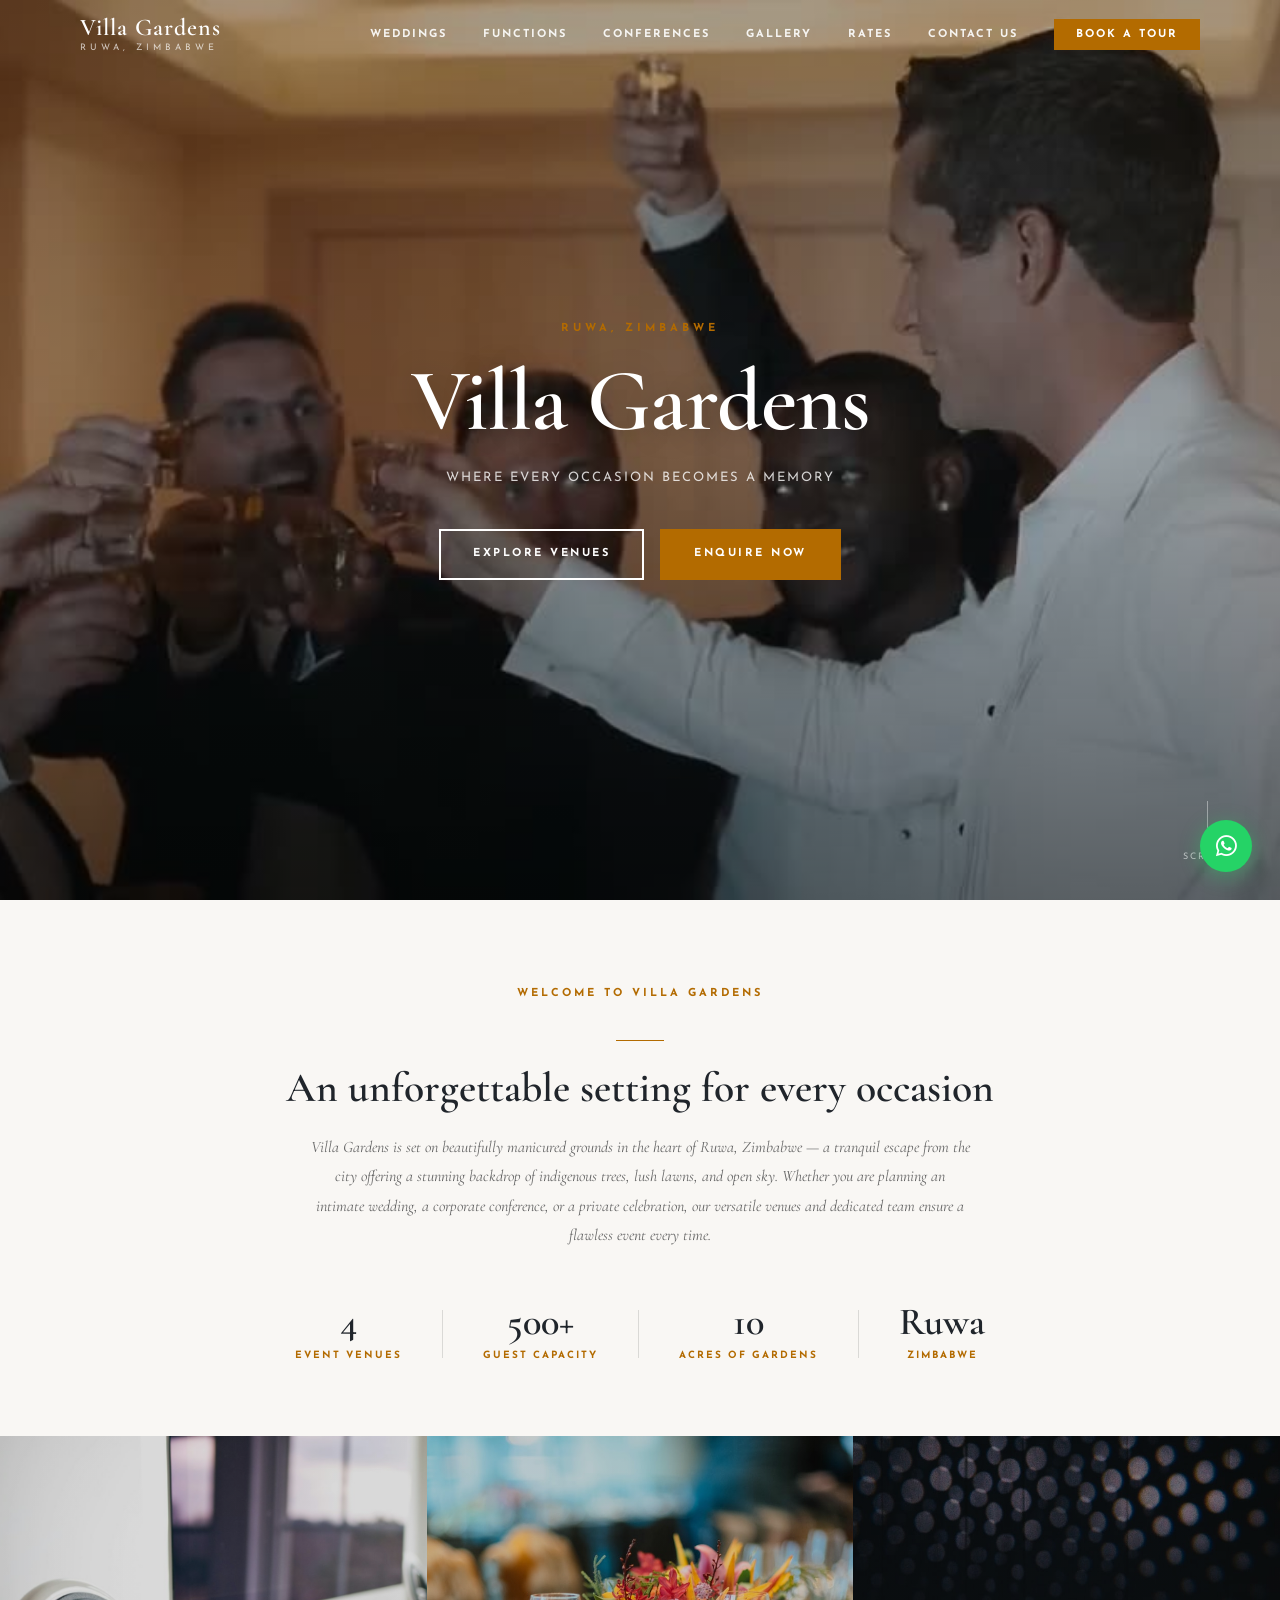
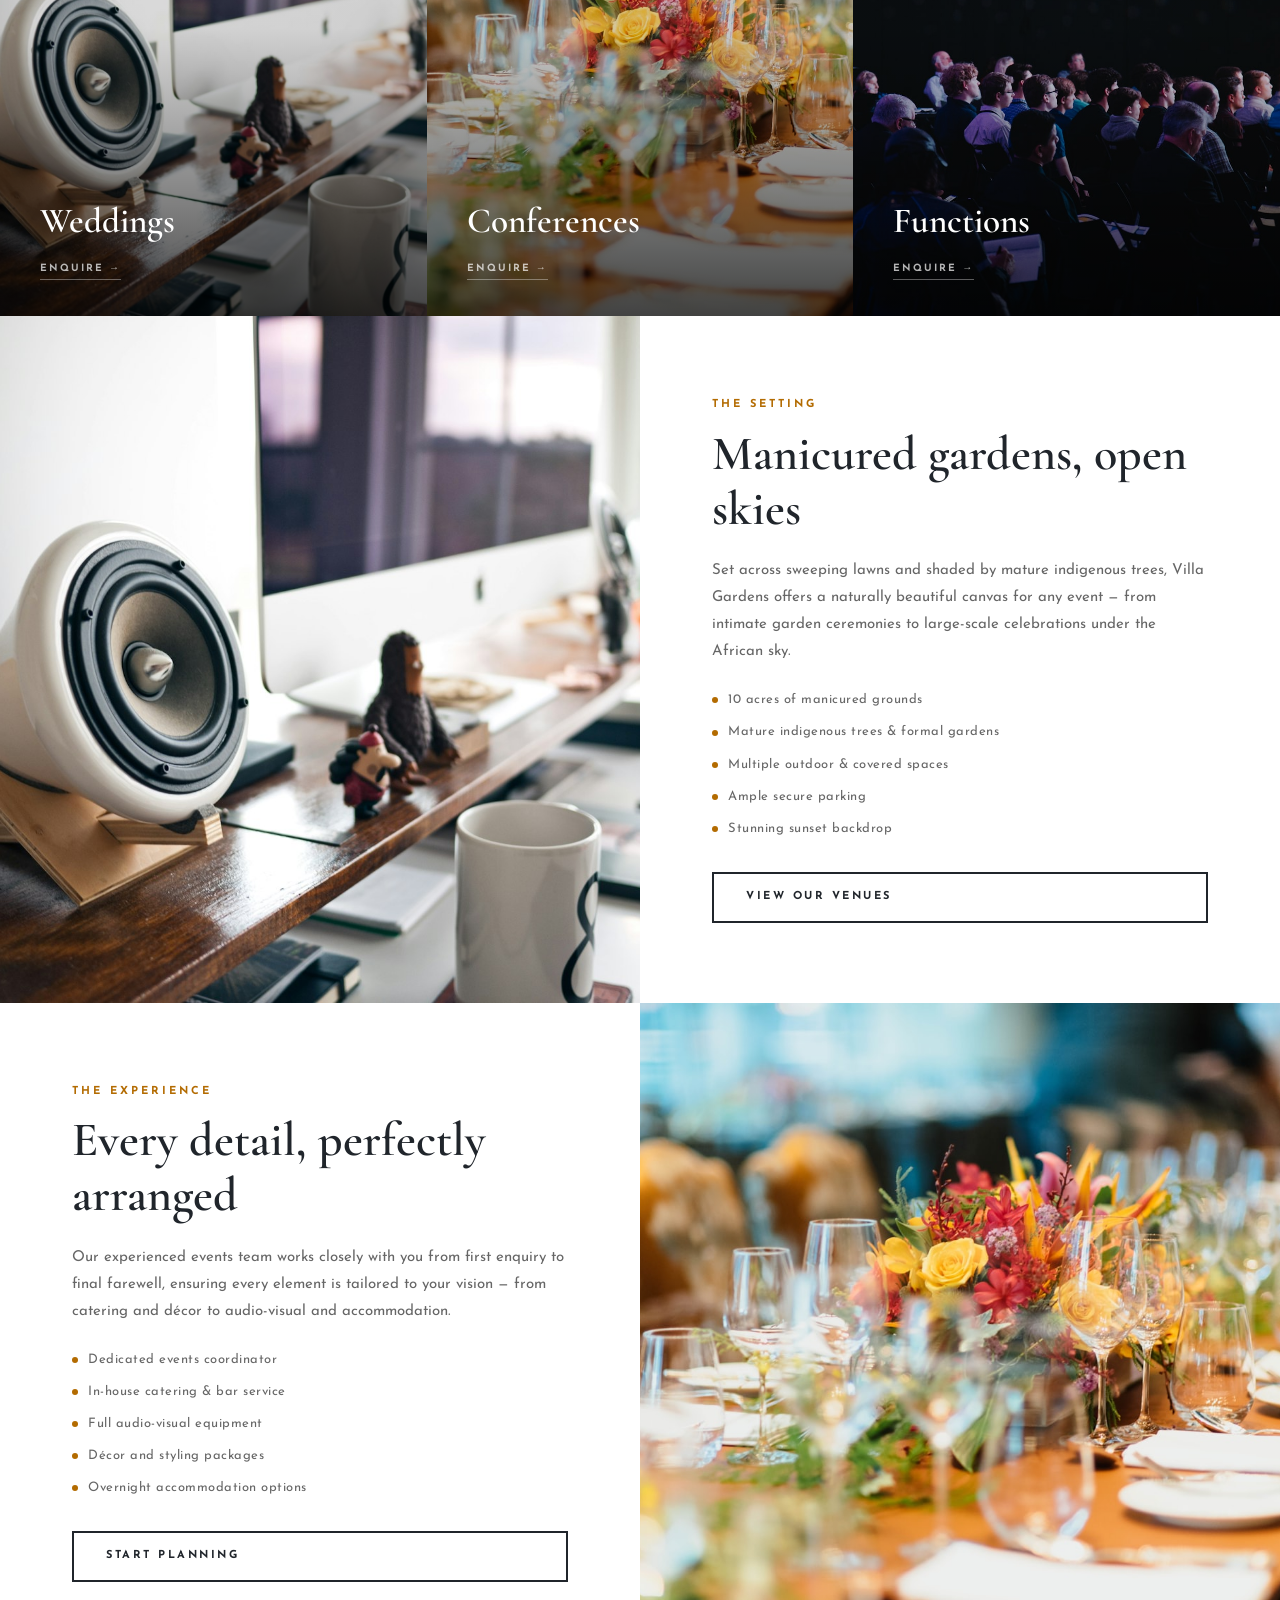
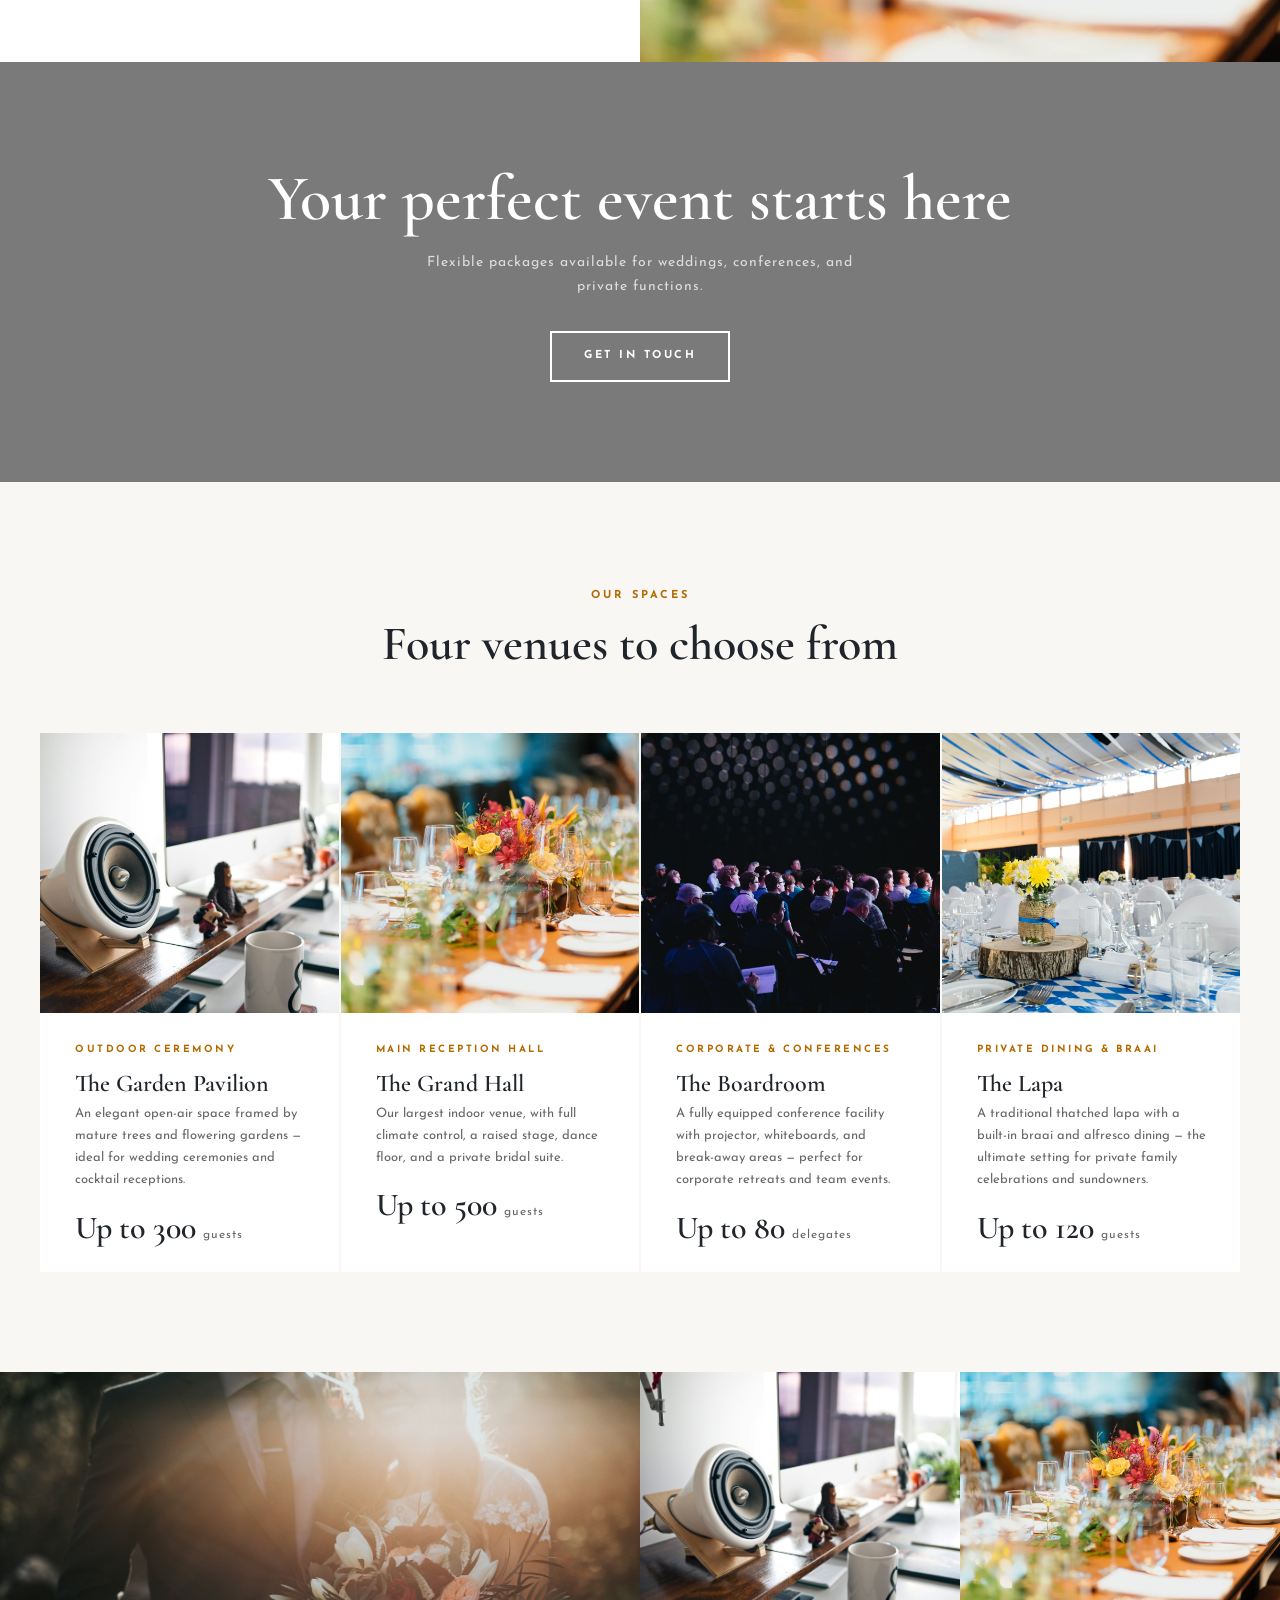
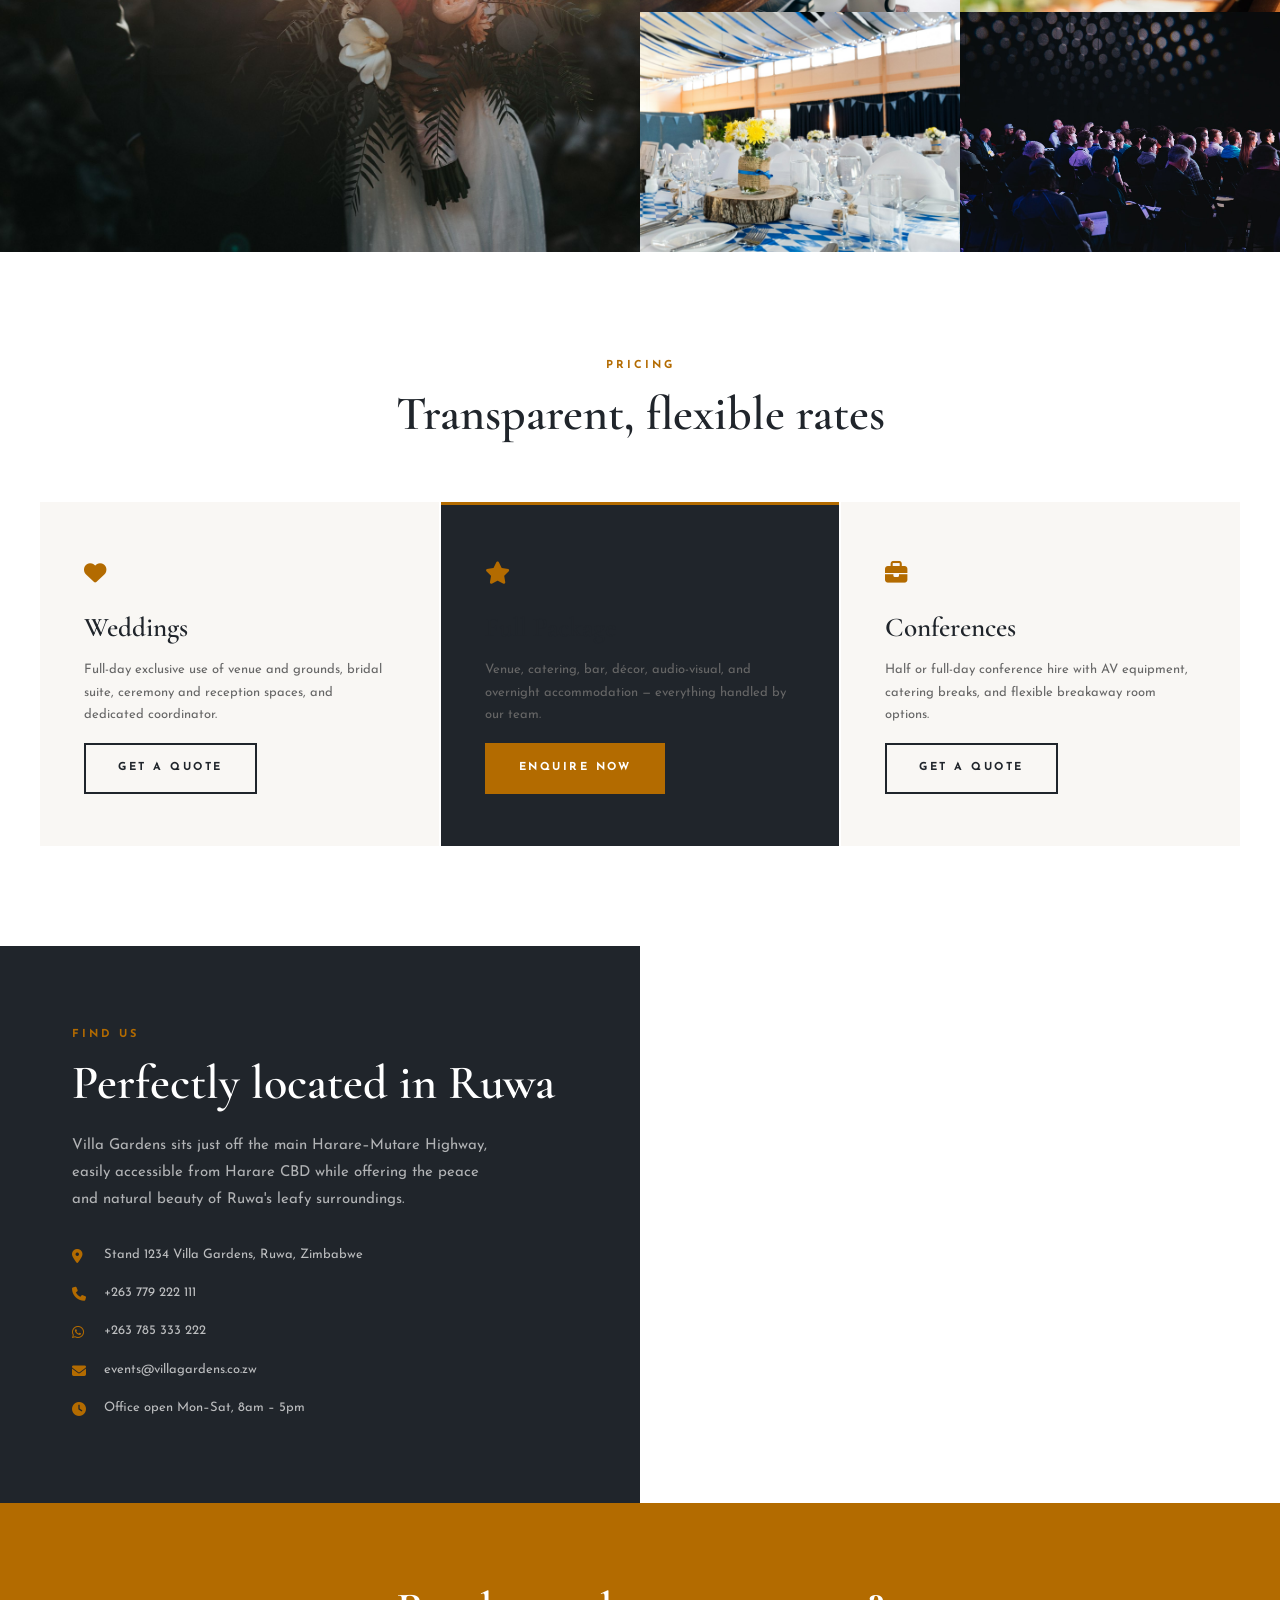
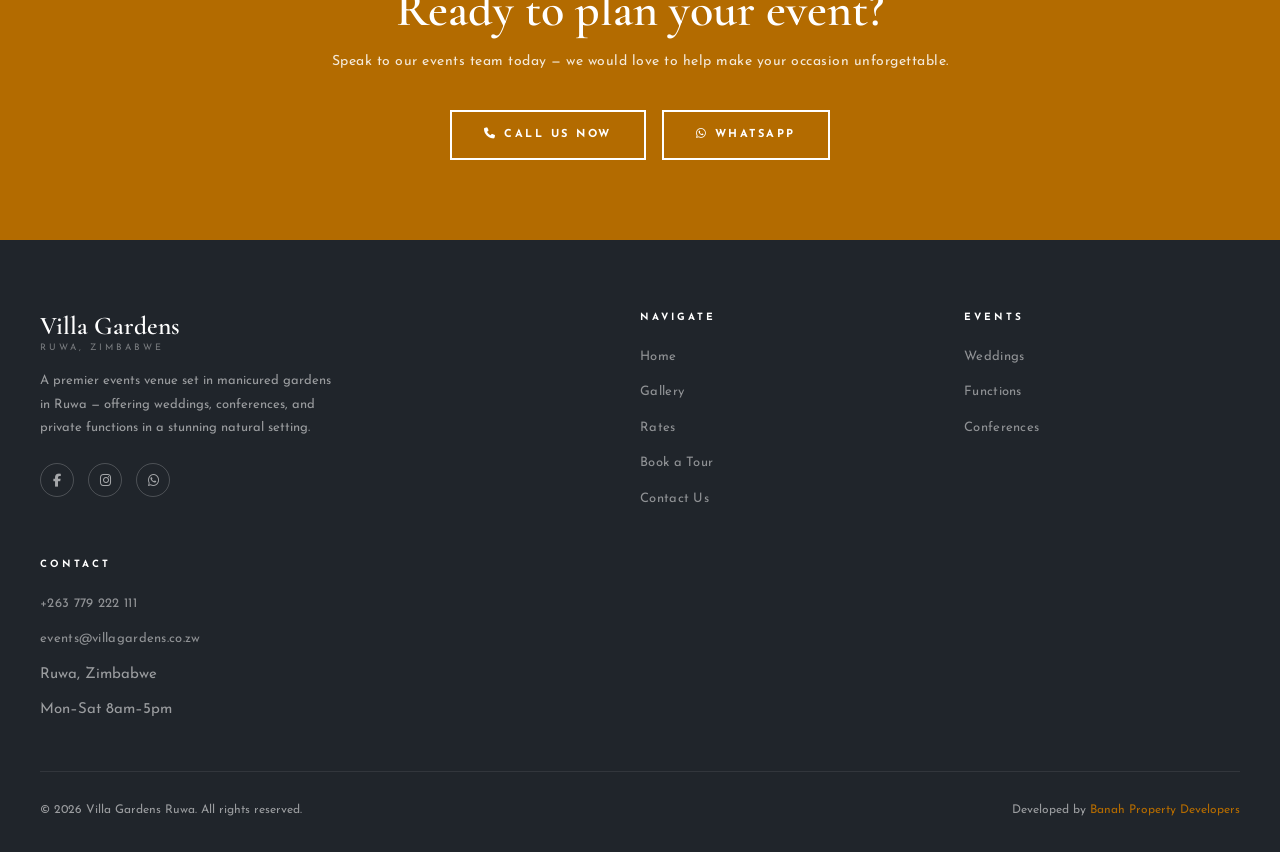
==== index.html @ ed8b77ca "Replace hero slideshow with background video Developed by PyBaker" ====
<!DOCTYPE html>
<html lang="en">
<head>
  <meta charset="utf-8">
  <meta name="viewport" content="width=device-width, initial-scale=1">
  <title>Villa Gardens — Premier Events Venue, Ruwa Zimbabwe</title>
  <meta name="description" content="Villa Gardens — a premier events venue set in beautifully manicured gardens in Ruwa, Zimbabwe. Weddings, conferences, and private functions.">

  <link rel="preconnect" href="https://fonts.googleapis.com">
  <link rel="preconnect" href="https://fonts.gstatic.com" crossorigin>
  <link href="https://fonts.googleapis.com/css2?family=Josefin+Sans:wght@300;400;600;700&family=Cormorant+Garamond:ital,wght@0,400;0,600;1,400&display=swap" rel="stylesheet">
  <link rel="stylesheet" href="https://cdnjs.cloudflare.com/ajax/libs/font-awesome/6.5.0/css/all.min.css">
  <link rel="stylesheet" href="css/style.css">
</head>
<body>

<!-- ============================================================
     OFF-CANVAS MOBILE NAV
     ============================================================ -->
<div class="offcanvas-overlay"></div>
<div class="offcanvas">
  <button type="button" class="offcanvas-close" aria-label="Close menu"></button>
  <ul class="offcanvas-nav">
    <li><a href="index.html">Home</a></li>
    <li><a href="weddings.html">Weddings</a></li>
    <li><a href="functions.html">Functions</a></li>
    <li><a href="conferences.html">Conferences</a></li>
    <li><a href="gallery.html">Gallery</a></li>
    <li><a href="rates.html">Rates</a></li>
    <li><a href="contact.html">Contact Us</a></li>
    <li><a href="book.html">Book a Tour</a></li>
  </ul>
</div>

<!-- ============================================================
     NAVIGATION
     ============================================================ -->
<nav class="site-nav transparent">
  <div class="nav-inner">
    <a href="index.html" class="nav-logo">
      Villa Gardens
      <span>Ruwa, Zimbabwe</span>
    </a>
    <ul class="nav-links">
      <li><a href="weddings.html">Weddings</a></li>
      <li><a href="functions.html">Functions</a></li>
      <li><a href="conferences.html">Conferences</a></li>
      <li><a href="gallery.html">Gallery</a></li>
      <li><a href="rates.html">Rates</a></li>
      <li><a href="contact.html">Contact Us</a></li>
      <li><a href="book.html" class="nav-cta">Book a Tour</a></li>
    </ul>
    <button type="button" class="nav-hamburger" aria-label="Open menu">
      <span></span><span></span><span></span>
    </button>
  </div>
</nav>

<!-- ============================================================
     HERO VIDEO
     ============================================================ -->
<section class="hero">
  <div class="hero-video-wrap">
    <video id="hero-video" playsinline webkit-playsinline autoplay muted loop preload="auto" poster="images/hero-poster.jpg">
      <source src="bg-vid.mp4" type="video/mp4">
    </video>
    <div class="hero-video-overlay"></div>
  </div>

  <div class="hero-content">
    <span class="hero-label">Ruwa, Zimbabwe</span>
    <h1 class="hero-title">Villa Gardens</h1>
    <p class="hero-sub">Where every occasion becomes a memory</p>
    <div class="hero-actions">
      <a href="#venues" class="btn btn-ghost">Explore Venues</a>
      <a href="#contact" class="btn btn-amber">Enquire Now</a>
    </div>
  </div>

  <div class="hero-scroll">
    <div class="hero-scroll-line"></div>
    <span>Scroll</span>
  </div>
</section>

<!-- ============================================================
     WELCOME STRIP
     ============================================================ -->
<section id="about" class="welcome-strip">
  <span class="section-label">Welcome to Villa Gardens</span>
  <div class="divider"></div>
  <h2 class="welcome-heading">An unforgettable setting for every occasion</h2>
  <p>
    Villa Gardens is set on beautifully manicured grounds in the heart of Ruwa, Zimbabwe — a tranquil escape from the city offering a stunning backdrop of indigenous trees, lush lawns, and open sky. Whether you are planning an intimate wedding, a corporate conference, or a private celebration, our versatile venues and dedicated team ensure a flawless event every time.
  </p>
  <div class="welcome-stats">
    <div class="welcome-stat">
      <span class="welcome-stat__number">4</span>
      <span class="welcome-stat__label">Event Venues</span>
    </div>
    <div class="welcome-stat-divider"></div>
    <div class="welcome-stat">
      <span class="welcome-stat__number">500+</span>
      <span class="welcome-stat__label">Guest Capacity</span>
    </div>
    <div class="welcome-stat-divider"></div>
    <div class="welcome-stat">
      <span class="welcome-stat__number">10</span>
      <span class="welcome-stat__label">Acres of Gardens</span>
    </div>
    <div class="welcome-stat-divider"></div>
    <div class="welcome-stat">
      <span class="welcome-stat__number">Ruwa</span>
      <span class="welcome-stat__label">Zimbabwe</span>
    </div>
  </div>
</section>

<!-- ============================================================
     EVENT TYPE PANELS (Weddings / Conferences / Functions)
     ============================================================ -->
<section id="events" class="category-panels">
  <a href="#contact" class="category-panel">
    <div class="category-panel__bg category-panel__bg--1"></div>
    <div class="category-panel__overlay"></div>
    <div class="category-panel__body">
      <span class="category-panel__label">Celebrate with us</span>
      <h3 class="category-panel__title">Weddings</h3>
      <span class="category-panel__cta">Enquire &rarr;</span>
    </div>
  </a>
  <a href="#contact" class="category-panel">
    <div class="category-panel__bg category-panel__bg--2"></div>
    <div class="category-panel__overlay"></div>
    <div class="category-panel__body">
      <span class="category-panel__label">Meet &amp; collaborate</span>
      <h3 class="category-panel__title">Conferences</h3>
      <span class="category-panel__cta">Enquire &rarr;</span>
    </div>
  </a>
  <a href="#contact" class="category-panel">
    <div class="category-panel__bg category-panel__bg--3"></div>
    <div class="category-panel__overlay"></div>
    <div class="category-panel__body">
      <span class="category-panel__label">Private &amp; corporate</span>
      <h3 class="category-panel__title">Functions</h3>
      <span class="category-panel__cta">Enquire &rarr;</span>
    </div>
  </a>
</section>

<!-- ============================================================
     FEATURE — THE GARDENS
     ============================================================ -->
<section class="feature-section">
  <div class="feature-img">
    <img src="images/feature-1.jpg" alt="Villa Gardens manicured grounds">
  </div>
  <div class="feature-body">
    <span class="section-label">The Setting</span>
    <h2 class="section-title">Manicured gardens, open skies</h2>
    <p class="lead">Set across sweeping lawns and shaded by mature indigenous trees, Villa Gardens offers a naturally beautiful canvas for any event — from intimate garden ceremonies to large-scale celebrations under the African sky.</p>
    <ul>
      <li>10 acres of manicured grounds</li>
      <li>Mature indigenous trees &amp; formal gardens</li>
      <li>Multiple outdoor &amp; covered spaces</li>
      <li>Ample secure parking</li>
      <li>Stunning sunset backdrop</li>
    </ul>
    <a href="#venues" class="btn btn-outline-dark">View Our Venues</a>
  </div>
</section>

<!-- ============================================================
     FEATURE — THE EXPERIENCE (reversed)
     ============================================================ -->
<section class="feature-section reverse">
  <div class="feature-img">
    <img src="images/feature-2.jpg" alt="Villa Gardens event setup">
  </div>
  <div class="feature-body">
    <span class="section-label">The Experience</span>
    <h2 class="section-title">Every detail, perfectly arranged</h2>
    <p class="lead">Our experienced events team works closely with you from first enquiry to final farewell, ensuring every element is tailored to your vision — from catering and décor to audio-visual and accommodation.</p>
    <ul>
      <li>Dedicated events coordinator</li>
      <li>In-house catering &amp; bar service</li>
      <li>Full audio-visual equipment</li>
      <li>Décor and styling packages</li>
      <li>Overnight accommodation options</li>
    </ul>
    <a href="#contact" class="btn btn-outline-dark">Start Planning</a>
  </div>
</section>

<!-- ============================================================
     PARALLAX DIVIDER
     ============================================================ -->
<div class="parallax-divider parallax-divider--main">
  <div class="parallax-content">
    <h2>Your perfect event starts here</h2>
    <p>Flexible packages available for weddings, conferences, and private functions.</p>
    <a href="#contact" class="btn btn-ghost">Get in Touch</a>
  </div>
</div>

<!-- ============================================================
     VENUES
     ============================================================ -->
<section id="venues" class="units-section">
  <div class="container">
    <div class="units-header">
      <span class="section-label">Our Spaces</span>
      <h2 class="section-title section-title--center">Four venues to choose from</h2>
    </div>
    <div class="units-grid">

      <div class="unit-card">
        <div class="unit-card-img">
          <img src="images/feature-1.jpg" alt="The Garden Pavilion">
        </div>
        <div class="unit-card-body">
          <div class="unit-type">Outdoor Ceremony</div>
          <h3>The Garden Pavilion</h3>
          <p>An elegant open-air space framed by mature trees and flowering gardens — ideal for wedding ceremonies and cocktail receptions.</p>
          <div class="unit-price">Up to 300 <small>guests</small></div>
        </div>
      </div>

      <div class="unit-card">
        <div class="unit-card-img">
          <img src="images/feature-2.jpg" alt="The Grand Hall">
        </div>
        <div class="unit-card-body">
          <div class="unit-type">Main Reception Hall</div>
          <h3>The Grand Hall</h3>
          <p>Our largest indoor venue, with full climate control, a raised stage, dance floor, and a private bridal suite.</p>
          <div class="unit-price">Up to 500 <small>guests</small></div>
        </div>
      </div>

      <div class="unit-card">
        <div class="unit-card-img">
          <img src="images/feature-3.jpg" alt="The Boardroom">
        </div>
        <div class="unit-card-body">
          <div class="unit-type">Corporate &amp; Conferences</div>
          <h3>The Boardroom</h3>
          <p>A fully equipped conference facility with projector, whiteboards, and break-away areas — perfect for corporate retreats and team events.</p>
          <div class="unit-price">Up to 80 <small>delegates</small></div>
        </div>
      </div>

      <div class="unit-card">
        <div class="unit-card-img">
          <img src="images/hero-2.jpg" alt="The Lapa">
        </div>
        <div class="unit-card-body">
          <div class="unit-type">Private Dining &amp; Braai</div>
          <h3>The Lapa</h3>
          <p>A traditional thatched lapa with a built-in braai and alfresco dining — the ultimate setting for private family celebrations and sundowners.</p>
          <div class="unit-price">Up to 120 <small>guests</small></div>
        </div>
      </div>

    </div>
  </div>
</section>

<!-- ============================================================
     GALLERY
     ============================================================ -->
<section id="gallery">
  <div class="gallery-strip">
    <div class="gallery-strip__item">
      <img src="images/hero-1.jpg" alt="Villa Gardens aerial view">
    </div>
    <div class="gallery-strip__item">
      <img src="images/feature-1.jpg" alt="Garden ceremony setup">
    </div>
    <div class="gallery-strip__item">
      <img src="images/feature-2.jpg" alt="Reception hall">
    </div>
    <div class="gallery-strip__item">
      <img src="images/hero-2.jpg" alt="Evening event">
    </div>
    <div class="gallery-strip__item">
      <img src="images/feature-3.jpg" alt="Conference setup">
    </div>
  </div>
</section>

<!-- ============================================================
     RATES
     ============================================================ -->
<section id="rates" class="rates-section">
  <div class="container">
    <div class="units-header">
      <span class="section-label">Pricing</span>
      <h2 class="section-title section-title--center">Transparent, flexible rates</h2>
    </div>
    <div class="rates-grid">
      <div class="rate-card">
        <div class="rate-card__icon"><i class="fas fa-heart"></i></div>
        <h3>Weddings</h3>
        <p>Full-day exclusive use of venue and grounds, bridal suite, ceremony and reception spaces, and dedicated coordinator.</p>
        <a href="#contact" class="btn btn-outline-dark">Get a Quote</a>
      </div>
      <div class="rate-card rate-card--featured">
        <div class="rate-card__icon"><i class="fas fa-star"></i></div>
        <h3>Full Package</h3>
        <p>Venue, catering, bar, décor, audio-visual, and overnight accommodation — everything handled by our team.</p>
        <a href="#contact" class="btn btn-amber">Enquire Now</a>
      </div>
      <div class="rate-card">
        <div class="rate-card__icon"><i class="fas fa-briefcase"></i></div>
        <h3>Conferences</h3>
        <p>Half or full-day conference hire with AV equipment, catering breaks, and flexible breakaway room options.</p>
        <a href="#contact" class="btn btn-outline-dark">Get a Quote</a>
      </div>
    </div>
  </div>
</section>

<!-- ============================================================
     LOCATION
     ============================================================ -->
<section id="location" class="location-section">
  <div class="location-body">
    <span class="section-label">Find Us</span>
    <h2 class="section-title">Perfectly located in Ruwa</h2>
    <p class="lead">Villa Gardens sits just off the main Harare–Mutare Highway, easily accessible from Harare CBD while offering the peace and natural beauty of Ruwa's leafy surroundings.</p>

    <div class="location-detail">
      <div class="location-detail-item">
        <span class="icon"><i class="fas fa-map-marker-alt"></i></span>
        <span>Stand 1234 Villa Gardens, Ruwa, Zimbabwe</span>
      </div>
      <div class="location-detail-item">
        <span class="icon"><i class="fas fa-phone"></i></span>
        <span>+263&nbsp;779&nbsp;222&nbsp;111</span>
      </div>
      <div class="location-detail-item">
        <span class="icon"><i class="fab fa-whatsapp"></i></span>
        <span>+263&nbsp;785&nbsp;333&nbsp;222</span>
      </div>
      <div class="location-detail-item">
        <span class="icon"><i class="fas fa-envelope"></i></span>
        <span>events@villagardens.co.zw</span>
      </div>
      <div class="location-detail-item">
        <span class="icon"><i class="fas fa-clock"></i></span>
        <span>Office open Mon–Sat, 8am – 5pm</span>
      </div>
    </div>
  </div>
  <div class="location-map">
    <iframe
      src="https://maps.google.com/maps?q=Ruwa,+Zimbabwe&t=&z=13&ie=UTF8&iwloc=&output=embed"
      allowfullscreen
      loading="lazy"
      title="Villa Gardens Ruwa location map">
    </iframe>
  </div>
</section>

<!-- ============================================================
     CTA STRIP
     ============================================================ -->
<section id="contact" class="cta-strip">
  <h2>Ready to plan your event?</h2>
  <p>Speak to our events team today — we would love to help make your occasion unforgettable.</p>
  <div class="cta-actions">
    <a href="tel:+263779222111" class="btn btn-ghost"><i class="fas fa-phone"></i>&nbsp;Call&nbsp;Us&nbsp;Now</a>
    <a href="https://wa.me/263785333222?text=Hi%2C%20I%27d%20like%20to%20enquire%20about%20Villa%20Gardens" class="btn btn-ghost" target="_blank" rel="noopener"><i class="fab fa-whatsapp"></i>&nbsp;WhatsApp</a>
  </div>
</section>

<!-- ============================================================
     FOOTER
     ============================================================ -->
<footer class="site-footer">
  <div class="footer-inner">
    <div>
      <div class="footer-brand">
        Villa Gardens
        <span>Ruwa, Zimbabwe</span>
      </div>
      <p class="footer-about">A premier events venue set in manicured gardens in Ruwa — offering weddings, conferences, and private functions in a stunning natural setting.</p>
      <div class="footer-social">
        <a href="#" aria-label="Facebook"><i class="fab fa-facebook-f"></i></a>
        <a href="#" aria-label="Instagram"><i class="fab fa-instagram"></i></a>
        <a href="#" aria-label="WhatsApp"><i class="fab fa-whatsapp"></i></a>
      </div>
    </div>

    <div class="footer-col">
      <h4>Navigate</h4>
      <ul>
        <li><a href="index.html">Home</a></li>
        <li><a href="gallery.html">Gallery</a></li>
        <li><a href="rates.html">Rates</a></li>
        <li><a href="book.html">Book a Tour</a></li>
        <li><a href="contact.html">Contact Us</a></li>
      </ul>
    </div>

    <div class="footer-col">
      <h4>Events</h4>
      <ul>
        <li><a href="weddings.html">Weddings</a></li>
        <li><a href="functions.html">Functions</a></li>
        <li><a href="conferences.html">Conferences</a></li>
      </ul>
    </div>

    <div class="footer-col">
      <h4>Contact</h4>
      <ul>
        <li><a href="tel:+263779222111">+263&nbsp;779&nbsp;222&nbsp;111</a></li>
        <li><a href="mailto:events@villagardens.co.zw">events@villagardens.co.zw</a></li>
        <li><span>Ruwa, Zimbabwe</span></li>
        <li><span>Mon–Sat 8am–5pm</span></li>
      </ul>
    </div>
  </div>

  <div class="footer-bottom">
    <span>&copy; <script>document.write(new Date().getFullYear())</script> Villa Gardens Ruwa. All rights reserved.</span>
    <span>Developed by <a href="#" class="footer-dev-link">Banah Property Developers</a></span>
  </div>
</footer>

<!-- Floating WhatsApp -->
<a href="https://wa.me/263785333222?text=Hi%2C%20I%27d%20like%20to%20enquire%20about%20Villa%20Gardens"
   class="whatsapp-float" target="_blank" rel="noopener" aria-label="Chat on WhatsApp">
  <i class="fab fa-whatsapp"></i>
</a>

<script src="js/main.js"></script>
</body>
</html>
---- css/style.css ----
/* ============================================
   VILLA GARDENS RUWA — Main Stylesheet
   Inspired by wildgeeselodge.com aesthetic:
   rustic elegance, warm amber, dark charcoal
   ============================================ */

@import url('https://fonts.googleapis.com/css2?family=Josefin+Sans:wght@300;400;600;700&family=Cormorant+Garamond:ital,wght@0,400;0,600;1,400&display=swap');

/* ---- TOKENS ---- */
:root {
  --amber:    #b36b00;
  --amber-lt: #d4820a;
  --dark:     #20252b;
  --charcoal: #2c3038;
  --off-white:#f9f7f4;
  --text:     #333333;
  --muted:    #666666;
  --white:    #ffffff;
  --nav-h:    68px;
}

/* ---- RESET ---- */
*, *::before, *::after { box-sizing: border-box; margin: 0; padding: 0; }

html { scroll-behavior: smooth; }

body {
  font-family: 'Josefin Sans', sans-serif;
  font-size: 15px;
  line-height: 1.7;
  color: var(--text);
  background: var(--white);
  overflow-x: hidden;
}

img { max-width: 100%; display: block; }
a { text-decoration: none; color: inherit; }

/* ---- TYPOGRAPHY ---- */
h1, h2, h3, h4 {
  font-family: 'Cormorant Garamond', serif;
  font-weight: 600;
  line-height: 1.15;
  color: var(--dark);
}

.section-label {
  display: inline-block;
  font-family: 'Josefin Sans', sans-serif;
  font-size: 11px;
  font-weight: 700;
  letter-spacing: 3px;
  text-transform: uppercase;
  color: var(--amber);
  margin-bottom: 12px;
}

.section-title {
  font-size: clamp(2rem, 4vw, 3rem);
  margin-bottom: 20px;
}

.section-title--center {
  text-align: center;
}

.section-title--light {
  color: var(--white);
}

.lead {
  font-size: 15px;
  color: var(--muted);
  line-height: 1.8;
  max-width: 520px;
}

/* ---- BUTTONS ---- */
.btn {
  display: inline-block;
  font-family: 'Josefin Sans', sans-serif;
  font-size: 11px;
  font-weight: 700;
  letter-spacing: 2.5px;
  text-transform: uppercase;
  padding: 14px 32px;
  border: 2px solid transparent;
  cursor: pointer;
  transition: background 0.3s, color 0.3s, border-color 0.3s;
}

.btn-ghost {
  background: transparent;
  border-color: var(--white);
  color: var(--white);
}
.btn-ghost:hover {
  background: var(--white);
  color: var(--dark);
}

.btn-amber {
  background: var(--amber);
  border-color: var(--amber);
  color: var(--white);
}
.btn-amber:hover {
  background: var(--amber-lt);
  border-color: var(--amber-lt);
}

.btn-outline-dark {
  background: transparent;
  border-color: var(--dark);
  color: var(--dark);
}
.btn-outline-dark:hover {
  background: var(--dark);
  color: var(--white);
}

/* ============================================
   NAVIGATION
   ============================================ */
.site-nav {
  position: fixed;
  top: 0; left: 0; width: 100%;
  z-index: 1000;
  height: var(--nav-h);
  display: flex;
  align-items: center;
  transition: background 0.4s, box-shadow 0.4s;
}

.site-nav.transparent {
  background: transparent;
}

.site-nav.scrolled {
  background: var(--white);
  box-shadow: 0 2px 20px rgba(0,0,0,0.08);
}

.nav-inner {
  width: 100%;
  max-width: 1200px;
  margin: 0 auto;
  padding: 0 40px;
  display: flex;
  align-items: center;
  justify-content: space-between;
}

.nav-logo {
  font-family: 'Cormorant Garamond', serif;
  font-size: 1.5rem;
  font-weight: 600;
  color: var(--white);
  letter-spacing: 1px;
  line-height: 1.1;
  transition: color 0.3s;
}

.nav-logo span {
  display: block;
  font-family: 'Josefin Sans', sans-serif;
  font-size: 9px;
  font-weight: 400;
  letter-spacing: 4px;
  text-transform: uppercase;
  color: rgba(255,255,255,0.7);
  margin-top: 2px;
  transition: color 0.3s;
}

.site-nav.scrolled .nav-logo { color: var(--dark); }
.site-nav.scrolled .nav-logo span { color: var(--muted); }

.nav-links {
  display: flex;
  align-items: center;
  gap: 36px;
  list-style: none;
}

.nav-links a {
  font-size: 11px;
  font-weight: 700;
  letter-spacing: 2px;
  text-transform: uppercase;
  color: rgba(255,255,255,0.9);
  transition: color 0.3s;
  position: relative;
}

.nav-links a::after {
  content: '';
  position: absolute;
  bottom: -3px; left: 0;
  width: 0; height: 1px;
  background: var(--amber);
  transition: width 0.3s;
}

.nav-links a:hover::after { width: 100%; }
.nav-links a:hover { color: var(--white); }

.site-nav.scrolled .nav-links a { color: var(--text); }
.site-nav.scrolled .nav-links a:hover { color: var(--amber); }

.nav-cta {
  font-size: 11px;
  font-weight: 700;
  letter-spacing: 2px;
  text-transform: uppercase;
  color: var(--white) !important;
  background: var(--amber);
  padding: 10px 22px;
  transition: background 0.3s !important;
}
.nav-cta:hover { background: var(--amber-lt) !important; }
.nav-cta::after { display: none !important; }

/* Hamburger */
.nav-hamburger {
  display: none;
  flex-direction: column;
  gap: 5px;
  cursor: pointer;
  padding: 4px;
}

.nav-hamburger span {
  display: block;
  width: 24px; height: 2px;
  background: var(--white);
  transition: background 0.3s, transform 0.3s, opacity 0.3s;
}

.site-nav.scrolled .nav-hamburger span { background: var(--dark); }

/* Off-canvas */
.offcanvas {
  position: fixed;
  top: 0; right: -320px;
  width: 300px; height: 100vh;
  background: var(--dark);
  z-index: 2000;
  padding: 80px 40px 40px;
  transition: right 0.4s cubic-bezier(0.77,0,0.18,1);
  display: flex;
  flex-direction: column;
}

.offcanvas.open { right: 0; }

.offcanvas-close {
  position: absolute;
  top: 24px; right: 24px;
  width: 36px; height: 36px;
  cursor: pointer;
  display: flex; align-items: center; justify-content: center;
}

.offcanvas-close::before,
.offcanvas-close::after {
  content: '';
  position: absolute;
  width: 20px; height: 2px;
  background: var(--white);
}
.offcanvas-close::before { transform: rotate(45deg); }
.offcanvas-close::after  { transform: rotate(-45deg); }

.offcanvas-nav {
  list-style: none;
  display: flex;
  flex-direction: column;
  gap: 28px;
}

.offcanvas-nav a {
  font-size: 13px;
  font-weight: 700;
  letter-spacing: 2px;
  text-transform: uppercase;
  color: rgba(255,255,255,0.8);
  transition: color 0.2s;
}

.offcanvas-nav a:hover { color: var(--amber); }

.offcanvas-overlay {
  position: fixed;
  inset: 0;
  background: rgba(0,0,0,0.5);
  z-index: 1999;
  opacity: 0;
  pointer-events: none;
  transition: opacity 0.4s;
}

.offcanvas-overlay.open { opacity: 1; pointer-events: all; }

/* ============================================
   HERO SLIDER
   ============================================ */
.hero {
  position: relative;
  height: 100vh;
  min-height: 600px;
  overflow: hidden;
}

.hero-video-wrap {
  position: absolute;
  inset: 0;
  width: 100%; height: 100%;
}

.hero-video-wrap video {
  width: 100%;
  height: 100%;
  object-fit: cover;
  object-position: center;
}

.hero-video-overlay {
  position: absolute;
  inset: 0;
  background: linear-gradient(
    to bottom,
    rgba(0,0,0,0.35) 0%,
    rgba(0,0,0,0.25) 50%,
    rgba(0,0,0,0.55) 100%
  );
}

.hero-content {
  position: absolute;
  inset: 0;
  z-index: 10;
  display: flex;
  flex-direction: column;
  align-items: center;
  justify-content: center;
  text-align: center;
  padding: 0 24px;
}

.hero-label {
  font-size: 11px;
  font-weight: 700;
  letter-spacing: 4px;
  text-transform: uppercase;
  color: var(--amber);
  margin-bottom: 16px;
}

.hero-title {
  font-family: 'Cormorant Garamond', serif;
  font-size: clamp(3rem, 8vw, 5.5rem);
  font-weight: 600;
  color: var(--white);
  line-height: 1.05;
  letter-spacing: -1px;
  margin-bottom: 20px;
  text-shadow: 0 2px 30px rgba(0,0,0,0.25);
}

.hero-sub {
  font-size: 13px;
  font-weight: 400;
  letter-spacing: 2px;
  text-transform: uppercase;
  color: rgba(255,255,255,0.8);
  margin-bottom: 40px;
}

.hero-actions {
  display: flex;
  gap: 16px;
  flex-wrap: wrap;
  justify-content: center;
}

/* Scroll indicator */

/* Scroll indicator */
.hero-scroll {
  position: absolute;
  bottom: 36px;
  right: 48px;
  z-index: 10;
  display: flex;
  flex-direction: column;
  align-items: center;
  gap: 8px;
  color: rgba(255,255,255,0.6);
  font-size: 9px;
  letter-spacing: 2px;
  text-transform: uppercase;
}

.hero-scroll-line {
  width: 1px;
  height: 40px;
  background: rgba(255,255,255,0.4);
  animation: scrollLine 1.8s ease-in-out infinite;
}

@keyframes scrollLine {
  0%   { transform: scaleY(0); transform-origin: top; }
  50%  { transform: scaleY(1); transform-origin: top; }
  51%  { transform: scaleY(1); transform-origin: bottom; }
  100% { transform: scaleY(0); transform-origin: bottom; }
}

/* ============================================
   WELCOME STRIP
   ============================================ */
.welcome-strip {
  background: var(--off-white);
  padding: 80px 24px 72px;
  text-align: center;
}

.welcome-heading {
  font-size: clamp(1.8rem, 3.5vw, 2.6rem);
  color: var(--dark);
  margin-bottom: 20px;
}

.welcome-strip p {
  max-width: 660px;
  margin: 0 auto;
  font-size: 16px;
  color: var(--muted);
  line-height: 1.85;
  font-style: italic;
  font-family: 'Cormorant Garamond', serif;
}

.welcome-strip .divider {
  width: 48px; height: 1px;
  background: var(--amber);
  margin: 24px auto;
}

.welcome-stats {
  display: flex;
  align-items: center;
  justify-content: center;
  gap: 0;
  margin-top: 52px;
  flex-wrap: wrap;
}

.welcome-stat {
  display: flex;
  flex-direction: column;
  align-items: center;
  padding: 0 40px;
}

.welcome-stat__number {
  font-family: 'Cormorant Garamond', serif;
  font-size: 2.4rem;
  font-weight: 600;
  color: var(--dark);
  line-height: 1;
}

.welcome-stat__label {
  font-size: 10px;
  font-weight: 700;
  letter-spacing: 2px;
  text-transform: uppercase;
  color: var(--amber);
  margin-top: 6px;
}

.welcome-stat-divider {
  width: 1px;
  height: 48px;
  background: rgba(0,0,0,0.12);
}

/* ============================================
   CATEGORY PANELS
   ============================================ */
.category-panels {
  display: grid;
  grid-template-columns: repeat(3, 1fr);
  height: 480px;
}

.category-panel {
  position: relative;
  overflow: hidden;
  display: block;
  cursor: pointer;
}

.category-panel__bg {
  position: absolute;
  inset: 0;
  background-size: cover;
  background-position: center;
  transition: transform 0.8s ease;
}

.category-panel__bg--1 { background-image: url('../images/feature-1.jpg'); }
.category-panel__bg--2 { background-image: url('../images/feature-2.jpg'); }
.category-panel__bg--3 { background-image: url('../images/feature-3.jpg'); }

.category-panel:hover .category-panel__bg { transform: scale(1.06); }

.category-panel__overlay {
  position: absolute;
  inset: 0;
  background: linear-gradient(to top, rgba(0,0,0,0.72) 0%, rgba(0,0,0,0.15) 60%);
  transition: background 0.4s;
}

.category-panel:hover .category-panel__overlay {
  background: linear-gradient(to top, rgba(0,0,0,0.82) 0%, rgba(0,0,0,0.3) 60%);
}

.category-panel__body {
  position: absolute;
  bottom: 0; left: 0; right: 0;
  padding: 36px 40px;
  z-index: 2;
}

.category-panel__label {
  display: block;
  font-size: 10px;
  font-weight: 700;
  letter-spacing: 2.5px;
  text-transform: uppercase;
  color: var(--amber);
  margin-bottom: 8px;
  opacity: 0;
  transform: translateY(8px);
  transition: opacity 0.35s, transform 0.35s;
}

.category-panel:hover .category-panel__label {
  opacity: 1;
  transform: translateY(0);
}

.category-panel__title {
  font-family: 'Cormorant Garamond', serif;
  font-size: 2.2rem;
  font-weight: 600;
  color: var(--white);
  line-height: 1.1;
  margin-bottom: 14px;
}

.category-panel__cta {
  display: inline-block;
  font-size: 10px;
  font-weight: 700;
  letter-spacing: 2px;
  text-transform: uppercase;
  color: rgba(255,255,255,0.7);
  border-bottom: 1px solid rgba(255,255,255,0.35);
  padding-bottom: 2px;
  transition: color 0.3s, border-color 0.3s;
}

.category-panel:hover .category-panel__cta {
  color: var(--amber);
  border-color: var(--amber);
}

/* ============================================
   FEATURE SECTIONS (alternating)
   ============================================ */
.feature-section {
  display: grid;
  grid-template-columns: 1fr 1fr;
  min-height: 520px;
}

.feature-section.reverse { direction: rtl; }
.feature-section.reverse > * { direction: ltr; }

.feature-img {
  position: relative;
  overflow: hidden;
}

.feature-img img {
  width: 100%; height: 100%;
  object-fit: cover;
  transition: transform 0.8s ease;
}

.feature-img:hover img { transform: scale(1.04); }

.feature-body {
  background: var(--white);
  padding: 80px 72px;
  display: flex;
  flex-direction: column;
  justify-content: center;
}

.feature-body ul {
  list-style: none;
  margin: 24px 0 32px;
  display: flex;
  flex-direction: column;
  gap: 10px;
}

.feature-body ul li {
  display: flex;
  align-items: center;
  gap: 10px;
  font-size: 13px;
  color: var(--muted);
  letter-spacing: 0.5px;
}

.feature-body ul li::before {
  content: '';
  width: 6px; height: 6px;
  border-radius: 50%;
  background: var(--amber);
  flex-shrink: 0;
}

/* ============================================
   PARALLAX DIVIDER
   ============================================ */
.parallax-divider {
  position: relative;
  height: 420px;
  background-attachment: fixed;
  background-size: cover;
  background-position: center;
  display: flex;
  align-items: center;
  justify-content: center;
  text-align: center;
}

.parallax-divider--main {
  background-image: url('../images/parallax-1.jpg');
}

.parallax-divider::after {
  content: '';
  position: absolute;
  inset: 0;
  background: rgba(0,0,0,0.52);
}

.parallax-content {
  position: relative;
  z-index: 1;
  padding: 0 24px;
}

.parallax-content h2 {
  font-size: clamp(2.2rem, 5vw, 4rem);
  color: var(--white);
  margin-bottom: 16px;
}

.parallax-content p {
  color: rgba(255,255,255,0.75);
  font-size: 14px;
  letter-spacing: 1px;
  margin-bottom: 32px;
  max-width: 480px;
  margin-left: auto;
  margin-right: auto;
}

/* ============================================
   UNITS GRID
   ============================================ */
.units-section {
  padding: 100px 40px;
  background: var(--off-white);
}

.units-section .container {
  max-width: 1200px;
  margin: 0 auto;
}

.units-header {
  text-align: center;
  margin-bottom: 60px;
}

.units-grid {
  display: grid;
  grid-template-columns: repeat(4, 1fr);
  gap: 2px;
}

.unit-card {
  position: relative;
  overflow: hidden;
  background: var(--white);
  cursor: pointer;
}

.unit-card-img {
  position: relative;
  height: 280px;
  overflow: hidden;
}

.unit-card-img img {
  width: 100%; height: 100%;
  object-fit: cover;
  transition: transform 0.6s ease;
}

.unit-card:hover .unit-card-img img { transform: scale(1.06); }

.unit-card-body {
  padding: 28px 32px;
  border-left: 3px solid transparent;
  transition: border-color 0.3s;
}

.unit-card:hover .unit-card-body { border-color: var(--amber); }

.unit-card-body h3 {
  font-size: 1.5rem;
  margin-bottom: 6px;
}

.unit-card-body .unit-type {
  font-size: 10px;
  font-weight: 700;
  letter-spacing: 2.5px;
  text-transform: uppercase;
  color: var(--amber);
  margin-bottom: 12px;
}

.unit-card-body p {
  font-size: 13px;
  color: var(--muted);
  margin-bottom: 20px;
  line-height: 1.7;
}

.unit-price {
  font-family: 'Cormorant Garamond', serif;
  font-size: 2rem;
  font-weight: 600;
  color: var(--dark);
  line-height: 1;
}

.unit-price small {
  font-size: 12px;
  font-family: 'Josefin Sans', sans-serif;
  font-weight: 400;
  color: var(--muted);
  letter-spacing: 1px;
}

/* ============================================
   GALLERY STRIP
   ============================================ */
.gallery-strip {
  display: grid;
  grid-template-columns: repeat(4, 1fr);
  grid-template-rows: 240px 240px;
}

.gallery-strip__item {
  position: relative;
  overflow: hidden;
  cursor: pointer;
}

.gallery-strip__item:first-child {
  grid-column: span 2;
  grid-row: span 2;
}

.gallery-strip__item img {
  width: 100%; height: 100%;
  object-fit: cover;
  transition: transform 0.6s ease;
}

.gallery-strip__item:hover img { transform: scale(1.05); }

.gallery-strip__item::after {
  content: '';
  position: absolute;
  inset: 0;
  background: rgba(0,0,0,0);
  transition: background 0.3s;
}

.gallery-strip__item:hover::after { background: rgba(179,107,0,0.25); }

/* ============================================
   LOCATION SECTION
   ============================================ */
.location-section {
  display: grid;
  grid-template-columns: 1fr 1fr;
}

.location-body {
  background: var(--dark);
  padding: 80px 72px;
  display: flex;
  flex-direction: column;
  justify-content: center;
}

.location-body .section-title { color: var(--white); }
.location-body .lead { color: rgba(255,255,255,0.65); max-width: 420px; }

.location-detail {
  margin-top: 32px;
  display: flex;
  flex-direction: column;
  gap: 14px;
}

.location-detail-item {
  display: flex;
  gap: 14px;
  align-items: flex-start;
}

.location-detail-item .icon {
  width: 18px;
  flex-shrink: 0;
  color: var(--amber);
  margin-top: 2px;
  font-size: 14px;
}

.location-detail-item span {
  font-size: 13px;
  color: rgba(255,255,255,0.7);
  line-height: 1.6;
}

.location-map {
  min-height: 480px;
}

.location-map iframe {
  width: 100%;
  height: 100%;
  border: none;
  display: block;
  filter: grayscale(20%);
}

/* ============================================
   RATES SECTION
   ============================================ */
.rates-section {
  padding: 100px 40px;
  background: var(--white);
}

.rates-grid {
  display: grid;
  grid-template-columns: repeat(3, 1fr);
  gap: 2px;
  margin-top: 0;
}

.rate-card {
  background: var(--off-white);
  padding: 52px 44px;
  display: flex;
  flex-direction: column;
  align-items: flex-start;
  gap: 16px;
  border-top: 3px solid transparent;
  transition: border-color 0.3s, background 0.3s;
}

.rate-card:hover {
  border-color: var(--amber);
  background: var(--white);
}

.rate-card--featured {
  background: var(--dark);
  border-top-color: var(--amber);
}

.rate-card--featured h3,
.rate-card--featured p { color: rgba(255,255,255,0.85); }

.rate-card--featured h3 { color: var(--white); }

.rate-card__icon {
  font-size: 1.4rem;
  color: var(--amber);
}

.rate-card h3 {
  font-size: 1.7rem;
  color: var(--dark);
  margin: 0;
}

.rate-card p {
  font-size: 13px;
  color: var(--muted);
  line-height: 1.75;
  flex: 1;
}

/* ============================================
   CONTACT / CTA STRIP
   ============================================ */
.cta-strip {
  background: var(--amber);
  padding: 80px 40px;
  text-align: center;
}

.cta-strip h2 {
  color: var(--white);
  font-size: clamp(1.8rem, 4vw, 3rem);
  margin-bottom: 12px;
}

.cta-strip p {
  color: rgba(255,255,255,0.85);
  margin-bottom: 36px;
  font-size: 14px;
  letter-spacing: 0.5px;
}

.cta-actions {
  display: flex;
  gap: 16px;
  justify-content: center;
  flex-wrap: wrap;
}

.cta-strip .btn-ghost {
  border-color: var(--white);
  color: var(--white);
}

.cta-strip .btn-ghost:hover {
  background: var(--white);
  color: var(--amber);
}

/* ============================================
   FOOTER
   ============================================ */
.site-footer {
  background: var(--dark);
  color: rgba(255,255,255,0.55);
  padding: 72px 40px 32px;
}

.footer-inner {
  max-width: 1200px;
  margin: 0 auto;
  display: grid;
  grid-template-columns: 2fr 1fr 1fr;
  gap: 48px;
  padding-bottom: 48px;
  border-bottom: 1px solid rgba(255,255,255,0.08);
}

.footer-brand {
  font-family: 'Cormorant Garamond', serif;
  font-size: 1.6rem;
  font-weight: 600;
  color: var(--white);
  line-height: 1.1;
  margin-bottom: 16px;
}

.footer-brand span {
  display: block;
  font-family: 'Josefin Sans', sans-serif;
  font-size: 9px;
  font-weight: 400;
  letter-spacing: 3px;
  text-transform: uppercase;
  color: rgba(255,255,255,0.4);
  margin-top: 3px;
}

.footer-about {
  font-size: 13px;
  line-height: 1.8;
  max-width: 300px;
  margin-bottom: 24px;
}

.footer-social {
  display: flex;
  gap: 14px;
}

.footer-social a {
  width: 34px; height: 34px;
  border-radius: 50%;
  border: 1px solid rgba(255,255,255,0.2);
  display: flex; align-items: center; justify-content: center;
  font-size: 13px;
  color: rgba(255,255,255,0.6);
  transition: border-color 0.2s, color 0.2s, background 0.2s;
}

.footer-social a:hover {
  border-color: var(--amber);
  color: var(--amber);
}

.footer-col h4 {
  font-family: 'Josefin Sans', sans-serif;
  font-size: 10px;
  font-weight: 700;
  letter-spacing: 3px;
  text-transform: uppercase;
  color: var(--white);
  margin-bottom: 20px;
}

.footer-col ul {
  list-style: none;
  display: flex;
  flex-direction: column;
  gap: 10px;
}

.footer-col ul li a {
  font-size: 13px;
  color: rgba(255,255,255,0.5);
  transition: color 0.2s;
  letter-spacing: 0.3px;
}

.footer-col ul li a:hover { color: var(--amber); }

.footer-bottom {
  max-width: 1200px;
  margin: 28px auto 0;
  display: flex;
  align-items: center;
  justify-content: space-between;
  font-size: 12px;
  gap: 16px;
  flex-wrap: wrap;
}

/* Footer dev link */
.footer-dev-link { color: var(--amber); }

/* Floating WhatsApp */
.whatsapp-float {
  position: fixed;
  bottom: 28px;
  right: 28px;
  z-index: 999;
  width: 52px; height: 52px;
  background: #25D366;
  border-radius: 50%;
  display: flex; align-items: center; justify-content: center;
  box-shadow: 0 4px 20px rgba(37,211,102,0.4);
  color: var(--white);
  font-size: 24px;
  transition: transform 0.2s, box-shadow 0.2s;
}

.whatsapp-float:hover {
  transform: scale(1.1);
  box-shadow: 0 6px 28px rgba(37,211,102,0.55);
}

/* ============================================
   RESPONSIVE
   ============================================ */
@media (max-width: 1024px) {
  .feature-body { padding: 60px 48px; }
  .location-body { padding: 60px 48px; }
  .units-grid { grid-template-columns: repeat(2, 1fr); }
  .rates-grid { grid-template-columns: repeat(2, 1fr); }
  .category-panels { height: auto; grid-template-columns: 1fr; }
  .category-panel { height: 300px; }
  .welcome-stat { padding: 0 24px; }
}

@media (max-width: 768px) {
  .nav-links { display: none; }
  .nav-hamburger { display: flex; }

  .feature-section,
  .feature-section.reverse {
    grid-template-columns: 1fr;
    direction: ltr;
  }

  .feature-img { height: 300px; }
  .feature-body { padding: 52px 28px; }

  .parallax-divider { background-attachment: scroll; height: 320px; }

  .units-section { padding: 72px 24px; }
  .units-grid { grid-template-columns: 1fr; }
  .rates-section { padding: 72px 24px; }
  .rates-grid { grid-template-columns: 1fr; }
  .welcome-stats { gap: 20px 0; }
  .welcome-stat-divider { display: none; }
  .welcome-stat { padding: 0 20px; }

  .gallery-strip {
    grid-template-columns: repeat(2, 1fr);
    grid-template-rows: repeat(4, 180px);
  }
  .gallery-strip__item:first-child {
    grid-column: span 2;
    grid-row: span 1;
  }

  .location-section {
    grid-template-columns: 1fr;
  }
  .location-body { padding: 52px 28px; }
  .location-map { min-height: 320px; }

  .footer-inner {
    grid-template-columns: 1fr;
    gap: 36px;
  }

  .footer-bottom {
    flex-direction: column;
    text-align: center;
  }

  .hero-arrow { display: none; }
  .hero-scroll { display: none; }

  .cta-strip { padding: 60px 24px; }
}

/* ============================================================
   INNER PAGE — SHARED
   ============================================================ */

/* Page hero banner (used on all inner pages) */
.page-hero {
  position: relative;
  height: 420px;
  background-size: cover;
  background-position: center;
  display: flex;
  align-items: flex-end;
  justify-content: center;
  padding-bottom: 64px;
  margin-top: var(--nav-h);
}

.page-hero::after {
  content: '';
  position: absolute;
  inset: 0;
  background: linear-gradient(to bottom, rgba(0,0,0,0.2) 0%, rgba(0,0,0,0.6) 100%);
}

.page-hero__content {
  position: relative;
  z-index: 1;
  text-align: center;
}

.page-hero__label {
  display: inline-block;
  font-size: 11px;
  font-weight: 700;
  letter-spacing: 3px;
  text-transform: uppercase;
  color: var(--amber);
  margin-bottom: 12px;
}

.page-hero__title {
  font-family: 'Cormorant Garamond', serif;
  font-size: clamp(2.4rem, 6vw, 4.2rem);
  font-weight: 600;
  color: var(--white);
  line-height: 1.05;
}

/* Inner page nav — always solid */
.site-nav.solid {
  background: var(--white);
  box-shadow: 0 2px 20px rgba(0,0,0,0.08);
}
.site-nav.solid .nav-logo { color: var(--dark); }
.site-nav.solid .nav-logo span { color: var(--muted); }
.site-nav.solid .nav-links a { color: var(--text); }
.site-nav.solid .nav-links a:hover { color: var(--amber); }
.site-nav.solid .nav-hamburger span { background: var(--dark); }

/* Page body wrapper */
.page-body {
  max-width: 1200px;
  margin: 0 auto;
  padding: 80px 40px;
}

.page-intro {
  max-width: 720px;
  margin: 0 auto 72px;
  text-align: center;
}

.page-intro p {
  font-size: 16px;
  color: var(--muted);
  line-height: 1.85;
  font-family: 'Cormorant Garamond', serif;
  font-style: italic;
}

/* ============================================================
   VENUE CARDS (weddings / functions / conferences pages)
   ============================================================ */
.venue-list {
  display: flex;
  flex-direction: column;
  gap: 0;
}

.venue-card {
  display: grid;
  grid-template-columns: 1fr 1fr;
  min-height: 500px;
  border-bottom: 1px solid rgba(0,0,0,0.07);
}

.venue-card:nth-child(even) { direction: rtl; }
.venue-card:nth-child(even) > * { direction: ltr; }

.venue-card__img {
  position: relative;
  overflow: hidden;
}

.venue-card__img img {
  width: 100%; height: 100%;
  object-fit: cover;
  transition: transform 0.8s ease;
}

.venue-card:hover .venue-card__img img { transform: scale(1.04); }

.venue-card__body {
  background: var(--white);
  padding: 72px 64px;
  display: flex;
  flex-direction: column;
  justify-content: center;
}

.venue-card__body .section-label { margin-bottom: 8px; }

.venue-card__title {
  font-size: clamp(1.8rem, 3vw, 2.6rem);
  margin-bottom: 20px;
}

.venue-card__desc {
  font-size: 15px;
  color: var(--muted);
  line-height: 1.8;
  margin-bottom: 28px;
  max-width: 460px;
}

.venue-card__specs {
  list-style: none;
  display: flex;
  flex-direction: column;
  gap: 10px;
  margin-bottom: 36px;
}

.venue-card__specs li {
  display: flex;
  align-items: flex-start;
  gap: 10px;
  font-size: 13px;
  color: var(--muted);
}

.venue-card__specs li i {
  color: var(--amber);
  margin-top: 2px;
  width: 14px;
  flex-shrink: 0;
}

.venue-card__capacity {
  display: inline-flex;
  align-items: center;
  gap: 8px;
  background: var(--off-white);
  padding: 10px 18px;
  font-size: 12px;
  font-weight: 700;
  letter-spacing: 1.5px;
  text-transform: uppercase;
  color: var(--dark);
  margin-bottom: 28px;
}

.venue-card__capacity i { color: var(--amber); }

/* ============================================================
   GALLERY PAGE
   ============================================================ */
.gallery-page {
  padding: 80px 40px;
  max-width: 1400px;
  margin: 0 auto;
}

.gallery-section {
  margin-bottom: 72px;
}

.gallery-section__header {
  display: flex;
  align-items: baseline;
  gap: 16px;
  margin-bottom: 24px;
  border-bottom: 1px solid rgba(0,0,0,0.08);
  padding-bottom: 16px;
}

.gallery-section__title {
  font-size: 1.6rem;
}

.gallery-section__count {
  font-size: 11px;
  font-weight: 700;
  letter-spacing: 2px;
  text-transform: uppercase;
  color: var(--muted);
}

.gallery-grid {
  display: grid;
  grid-template-columns: repeat(4, 1fr);
  gap: 4px;
}

.gallery-grid--wide {
  grid-template-columns: repeat(3, 1fr);
}

.gallery-item {
  position: relative;
  overflow: hidden;
  aspect-ratio: 4/3;
  cursor: zoom-in;
}

.gallery-item img {
  width: 100%; height: 100%;
  object-fit: cover;
  transition: transform 0.5s ease;
}

.gallery-item:hover img { transform: scale(1.06); }

.gallery-item::after {
  content: '';
  position: absolute;
  inset: 0;
  background: rgba(0,0,0,0);
  transition: background 0.3s;
}

.gallery-item:hover::after { background: rgba(179,107,0,0.18); }

/* ============================================================
   RATES PAGE
   ============================================================ */
.rates-page {
  max-width: 960px;
  margin: 0 auto;
  padding: 80px 40px;
}

.rates-page .section-label { margin-bottom: 8px; }

.discount-grid {
  display: grid;
  grid-template-columns: repeat(2, 1fr);
  gap: 2px;
  margin-top: 48px;
}

.discount-card {
  background: var(--off-white);
  padding: 40px 44px;
  border-top: 3px solid transparent;
  transition: border-color 0.3s, background 0.3s;
}

.discount-card:hover {
  border-color: var(--amber);
  background: var(--white);
}

.discount-card__year {
  font-size: 10px;
  font-weight: 700;
  letter-spacing: 3px;
  text-transform: uppercase;
  color: var(--amber);
  margin-bottom: 8px;
}

.discount-card__months {
  font-family: 'Cormorant Garamond', serif;
  font-size: 1.6rem;
  font-weight: 600;
  color: var(--dark);
  margin-bottom: 8px;
}

.discount-card__offer {
  font-size: 2.4rem;
  font-family: 'Cormorant Garamond', serif;
  font-weight: 600;
  color: var(--amber);
  line-height: 1;
  margin-bottom: 12px;
}

.discount-card__note {
  font-size: 12px;
  color: var(--muted);
  letter-spacing: 0.5px;
}

.rates-note {
  background: var(--dark);
  color: rgba(255,255,255,0.75);
  padding: 40px 44px;
  margin-top: 2px;
  font-size: 14px;
  line-height: 1.8;
}

.rates-note strong { color: var(--white); }

/* ============================================================
   CONTACT & BOOK FORMS
   ============================================================ */
.contact-page {
  display: grid;
  grid-template-columns: 1fr 1fr;
  min-height: 600px;
}

.contact-form-col {
  background: var(--off-white);
  padding: 80px 64px;
}

.contact-info-col {
  background: var(--dark);
  padding: 80px 64px;
  display: flex;
  flex-direction: column;
  justify-content: center;
}

.contact-info-col .section-title { color: var(--white); }
.contact-info-col .section-label { margin-bottom: 8px; }

.contact-info-col .location-detail { margin-top: 32px; }
.contact-info-col .location-detail-item span { color: rgba(255,255,255,0.7); font-size: 13px; }
.contact-info-col .location-detail-item .icon { color: var(--amber); }

.contact-dept {
  margin-top: 36px;
  display: flex;
  flex-direction: column;
  gap: 20px;
}

.contact-dept__item h4 {
  font-family: 'Josefin Sans', sans-serif;
  font-size: 10px;
  font-weight: 700;
  letter-spacing: 2px;
  text-transform: uppercase;
  color: var(--amber);
  margin-bottom: 6px;
}

.contact-dept__item p {
  font-size: 13px;
  color: rgba(255,255,255,0.65);
  line-height: 1.7;
}

.contact-dept__item a {
  color: rgba(255,255,255,0.65);
  transition: color 0.2s;
}

.contact-dept__item a:hover { color: var(--amber); }

/* Form styles */
.form-group {
  margin-bottom: 20px;
}

.form-group label {
  display: block;
  font-size: 10px;
  font-weight: 700;
  letter-spacing: 2px;
  text-transform: uppercase;
  color: var(--dark);
  margin-bottom: 8px;
}

.form-group input,
.form-group select,
.form-group textarea {
  width: 100%;
  padding: 13px 16px;
  border: 1px solid rgba(0,0,0,0.15);
  background: var(--white);
  font-family: 'Josefin Sans', sans-serif;
  font-size: 13px;
  color: var(--text);
  outline: none;
  transition: border-color 0.25s;
  -webkit-appearance: none;
  appearance: none;
}

.form-group input:focus,
.form-group select:focus,
.form-group textarea:focus {
  border-color: var(--amber);
}

.form-group textarea {
  min-height: 140px;
  resize: vertical;
}

.form-row {
  display: grid;
  grid-template-columns: 1fr 1fr;
  gap: 16px;
}

.form-title {
  font-size: 1.5rem;
  margin-bottom: 8px;
}

.form-subtitle {
  font-size: 13px;
  color: var(--muted);
  margin-bottom: 36px;
  line-height: 1.6;
}

/* Book page layout */
.book-page {
  display: grid;
  grid-template-columns: 3fr 2fr;
  min-height: 600px;
}

.book-form-col {
  background: var(--off-white);
  padding: 80px 64px;
}

.book-info-col {
  background: var(--dark);
  padding: 80px 52px;
  display: flex;
  flex-direction: column;
  justify-content: center;
}

.book-info-col .section-title { color: var(--white); }
.book-info-col .section-label { margin-bottom: 8px; }

.book-info-list {
  list-style: none;
  margin-top: 32px;
  display: flex;
  flex-direction: column;
  gap: 18px;
}

.book-info-list li {
  display: flex;
  align-items: flex-start;
  gap: 14px;
  font-size: 13px;
  color: rgba(255,255,255,0.65);
  line-height: 1.6;
}

.book-info-list li i {
  color: var(--amber);
  margin-top: 2px;
  width: 14px;
  flex-shrink: 0;
}

/* ============================================================
   INNER PAGE RESPONSIVE
   ============================================================ */
@media (max-width: 1024px) {
  .venue-card__body { padding: 52px 44px; }
  .contact-form-col,
  .contact-info-col { padding: 60px 44px; }
  .book-form-col,
  .book-info-col { padding: 60px 44px; }
}

@media (max-width: 768px) {
  .page-hero { height: 280px; padding-bottom: 48px; }

  .venue-card,
  .venue-card:nth-child(even) {
    grid-template-columns: 1fr;
    direction: ltr;
  }
  .venue-card__img { height: 280px; }
  .venue-card__body { padding: 44px 28px; }

  .gallery-grid { grid-template-columns: repeat(2, 1fr); }
  .gallery-grid--wide { grid-template-columns: repeat(2, 1fr); }

  .discount-grid { grid-template-columns: 1fr; }

  .contact-page,
  .book-page { grid-template-columns: 1fr; }
  .contact-form-col,
  .contact-info-col,
  .book-form-col,
  .book-info-col { padding: 52px 28px; }

  .form-row { grid-template-columns: 1fr; }

  .page-body { padding: 60px 24px; }
  .gallery-page { padding: 60px 24px; }
  .rates-page { padding: 60px 24px; }
}
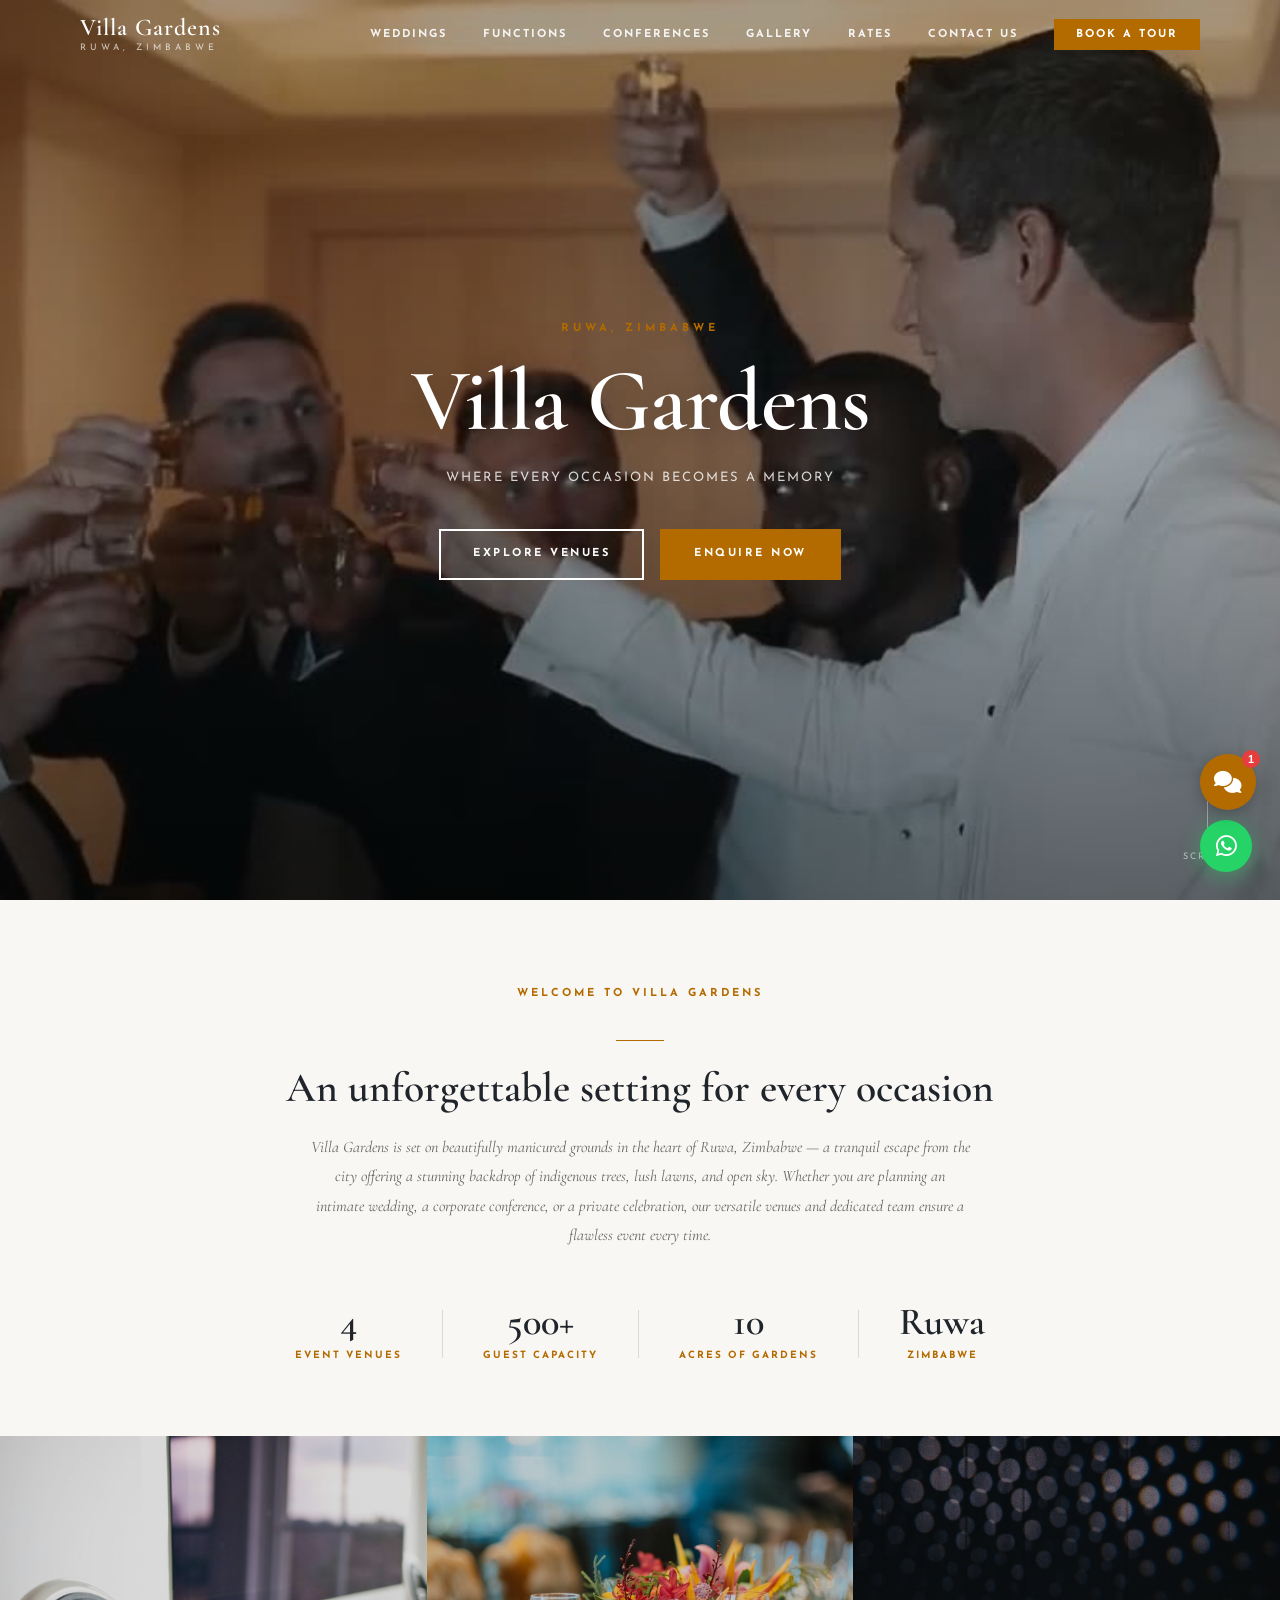
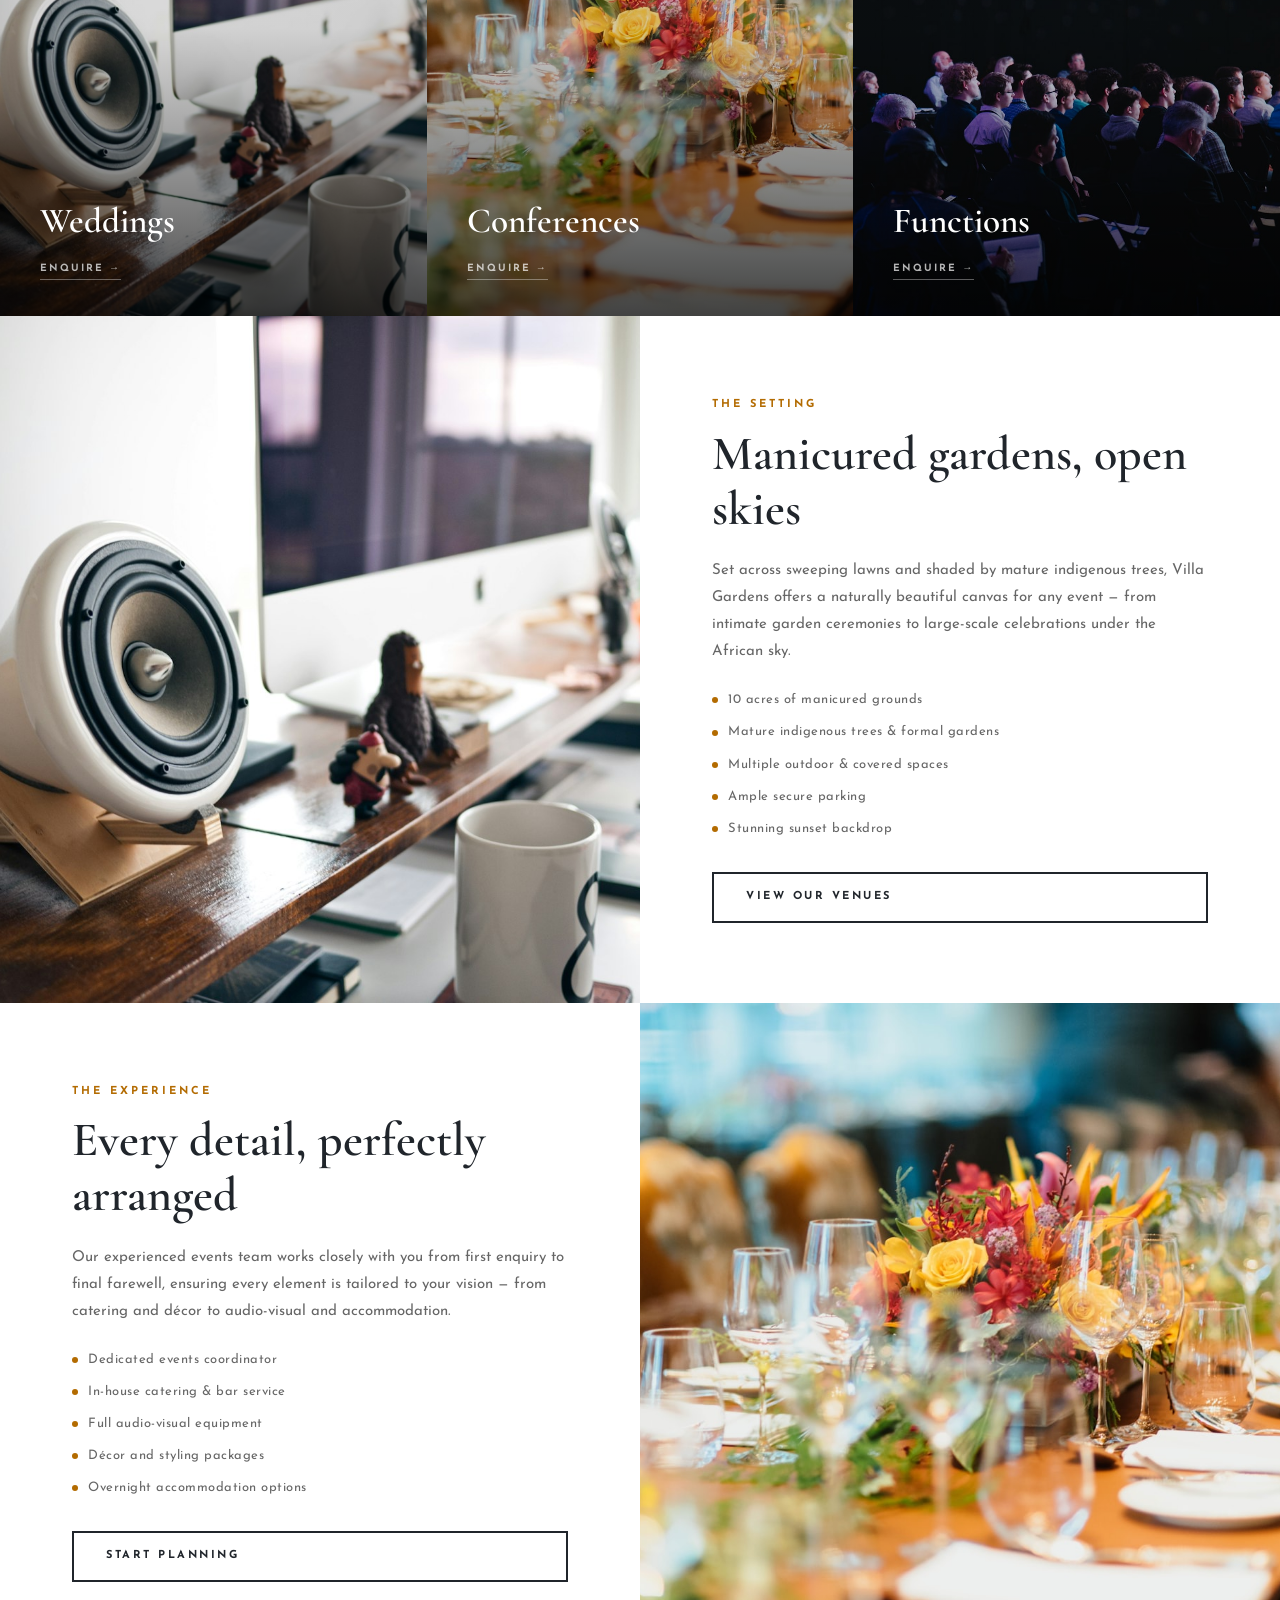
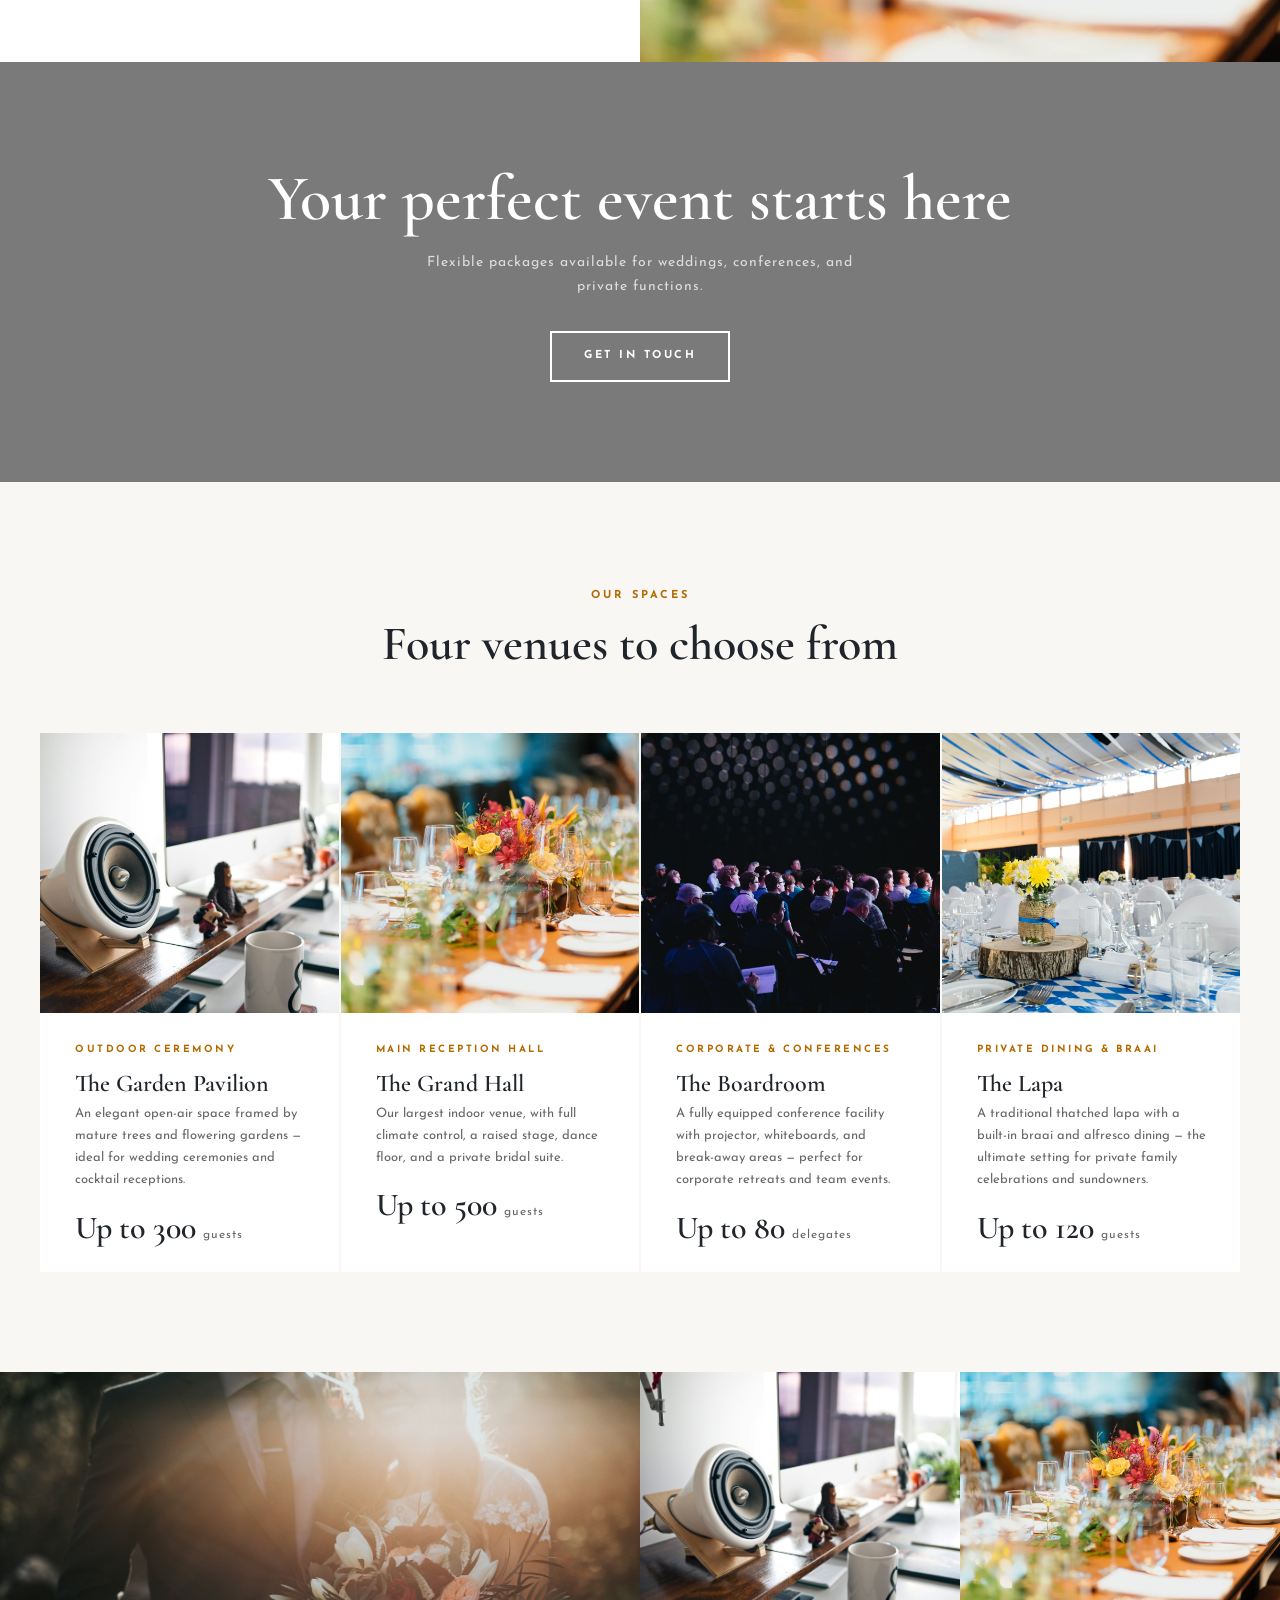
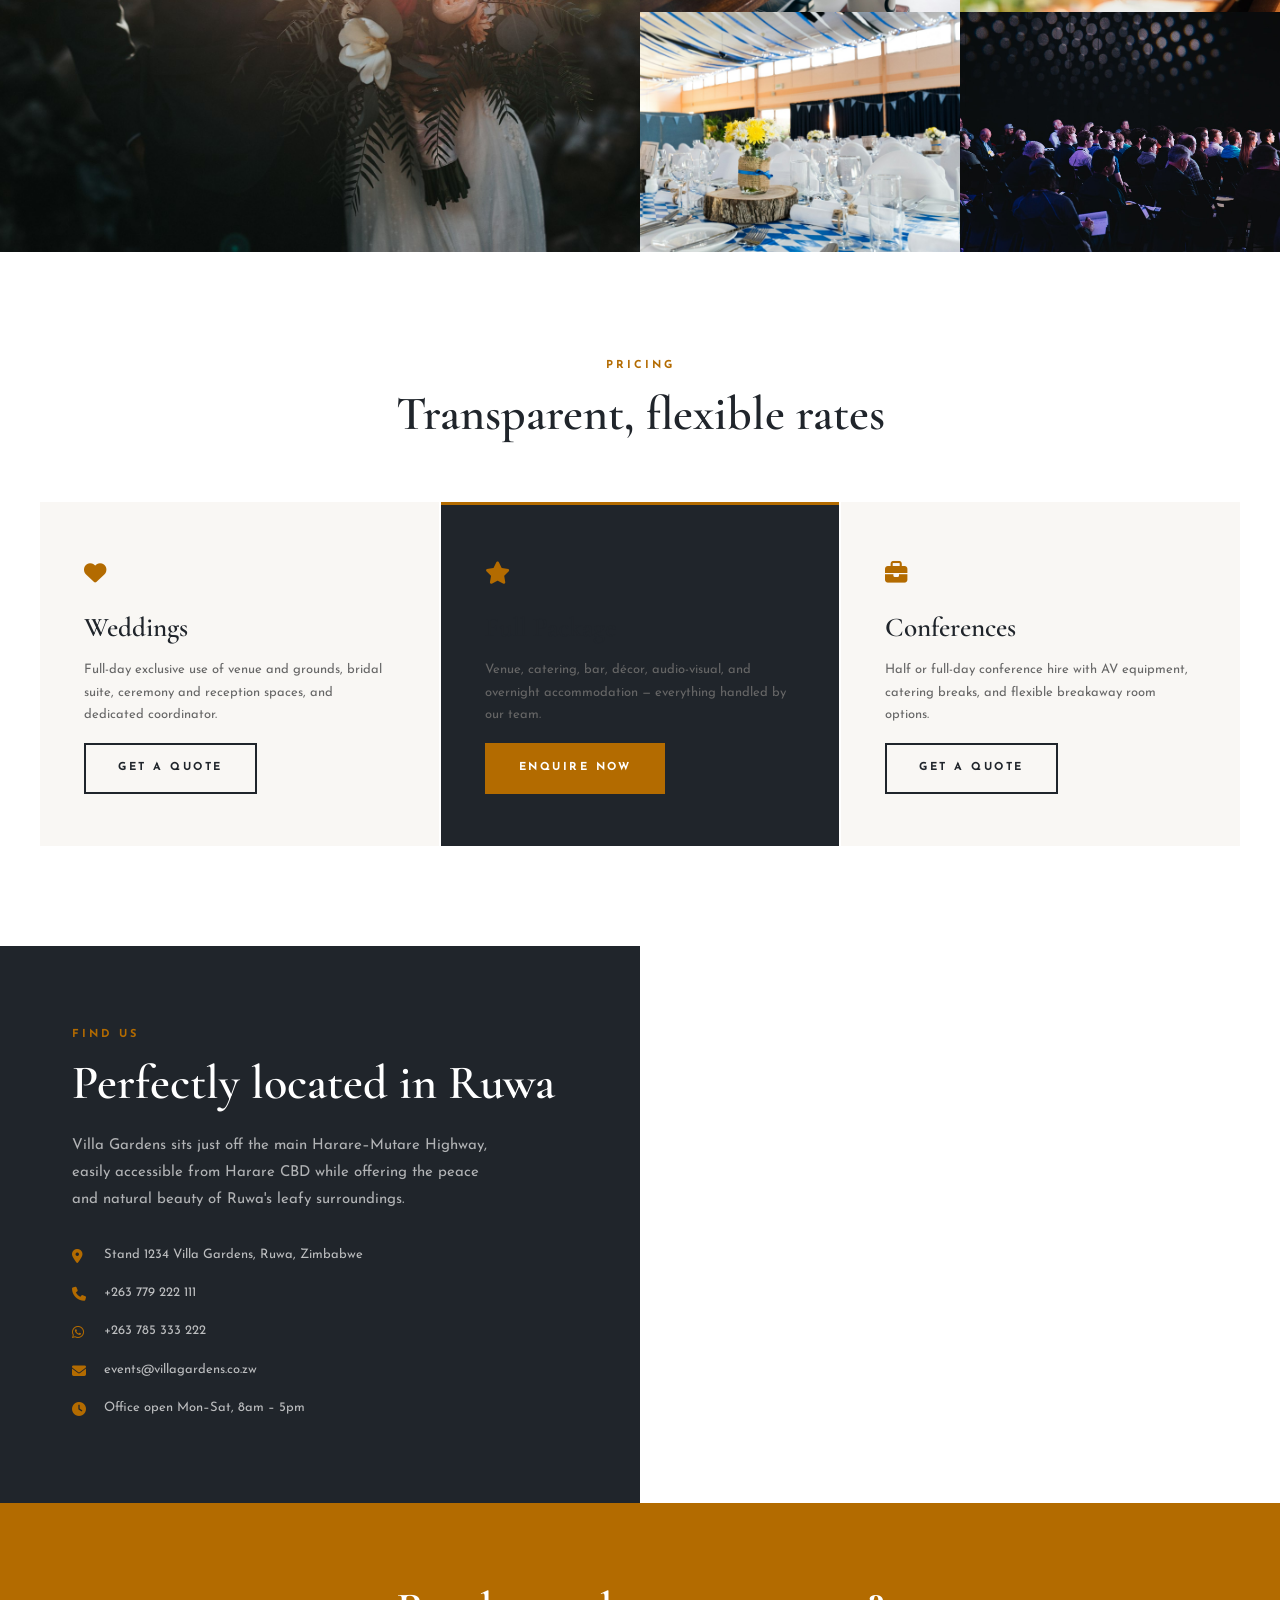
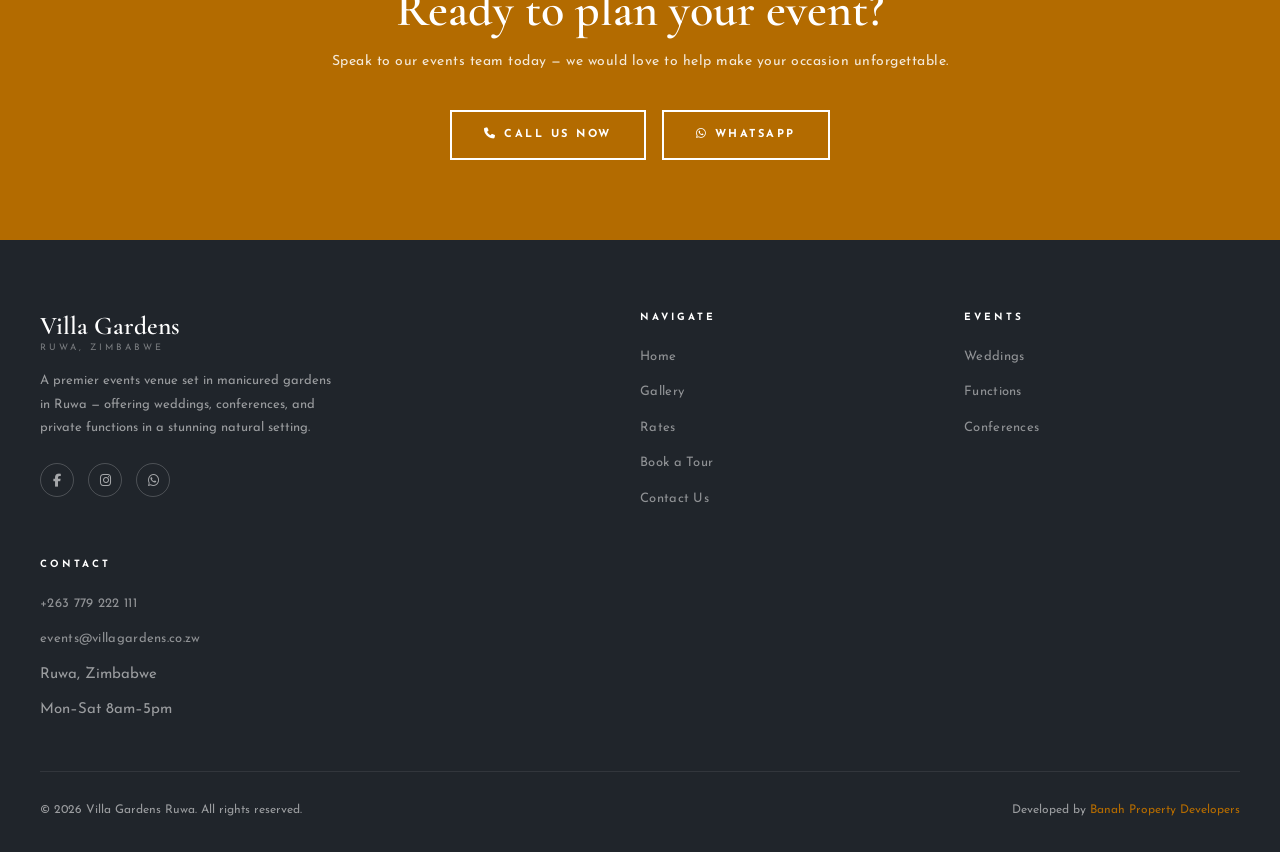
==== commit 3532b5ad: "Add chatbot with fuzzy matching, HF fallback, and WhatsApp button Developed by PyBaker" ====
--- a/index.html
+++ b/index.html
@@ -437,6 +437,48 @@
   <i class="fab fa-whatsapp"></i>
 </a>
 
+<!-- ============================================================
+     CHATBOT
+     ============================================================ -->
+<div class="vg-chat" id="vgChat" aria-live="polite">
+  <div class="vg-chat__header">
+    <span class="vg-chat__avatar"><i class="fas fa-leaf"></i></span>
+    <div>
+      <strong>Villa Gardens</strong>
+      <span class="vg-chat__status">Ask us anything</span>
+    </div>
+    <button type="button" class="vg-chat__close" id="vgChatClose" aria-label="Close chat">&#10005;</button>
+  </div>
+  <div class="vg-chat__body" id="vgChatBody">
+    <div class="vg-chat__msg vg-chat__msg--bot">
+      Hi there! 👋 Welcome to Villa Gardens. I can help with location, contact details, venues, rates, and bookings. What would you like to know?
+    </div>
+    <div class="vg-chat__suggestions" id="vgSuggestions">
+      <button type="button">📍 Where are you located?</button>
+      <button type="button">📞 What's your number?</button>
+      <button type="button">💬 WhatsApp?</button>
+      <button type="button">🏛️ What venues do you have?</button>
+      <button type="button">💰 What are your rates?</button>
+      <button type="button">📅 How do I book?</button>
+      <button type="button">📧 Email address?</button>
+      <button type="button">🕐 What are your hours?</button>
+    </div>
+  </div>
+  <div class="vg-chat__footer">
+    <input type="text" id="vgChatInput" class="vg-chat__input" placeholder="Type a message…" autocomplete="off">
+    <button type="button" class="vg-chat__send" id="vgChatSend" aria-label="Send"><i class="fas fa-paper-plane"></i></button>
+  </div>
+  <a href="https://wa.me/263785333222?text=Hi%2C%20I%27d%20like%20to%20enquire%20about%20Villa%20Gardens" target="_blank" rel="noopener" class="vg-chat__wa-btn">
+    <i class="fab fa-whatsapp"></i> Send us a WhatsApp message
+  </a>
+</div>
+
+<button type="button" class="vg-chat__toggle" id="vgChatToggle" aria-label="Open chat">
+  <i class="fas fa-comments"></i>
+  <span class="vg-chat__badge">1</span>
+</button>
+
 <script src="js/main.js"></script>
+<script src="js/chatbot.js"></script>
 </body>
 </html>
--- a/css/style.css
+++ b/css/style.css
@@ -1684,3 +1684,215 @@
   .gallery-page { padding: 60px 24px; }
   .rates-page { padding: 60px 24px; }
 }
+
+/* ============================================
+   CHATBOT
+   ============================================ */
+
+.vg-chat__toggle {
+  position: fixed;
+  bottom: 90px;
+  right: 24px;
+  z-index: 999;
+  width: 56px; height: 56px;
+  border-radius: 50%;
+  background: var(--amber);
+  border: none;
+  cursor: pointer;
+  display: flex; align-items: center; justify-content: center;
+  font-size: 22px;
+  color: var(--white);
+  box-shadow: 0 4px 16px rgba(0,0,0,0.25);
+  transition: transform 0.2s, background 0.2s;
+}
+.vg-chat__toggle:hover { transform: scale(1.08); background: #c8860a; }
+
+.vg-chat__badge {
+  position: absolute;
+  top: -4px; right: -4px;
+  background: #e53e3e;
+  color: #fff;
+  font-size: 11px;
+  font-weight: 700;
+  width: 18px; height: 18px;
+  border-radius: 50%;
+  display: flex; align-items: center; justify-content: center;
+}
+
+.vg-chat {
+  position: fixed;
+  bottom: 156px;
+  right: 24px;
+  z-index: 1000;
+  width: 340px;
+  max-height: 520px;
+  background: #fff;
+  border-radius: 16px;
+  box-shadow: 0 8px 40px rgba(0,0,0,0.18);
+  display: flex;
+  flex-direction: column;
+  overflow: hidden;
+  opacity: 0;
+  pointer-events: none;
+  transform: translateY(16px) scale(0.97);
+  transition: opacity 0.25s, transform 0.25s;
+}
+.vg-chat.vg-chat--open {
+  opacity: 1;
+  pointer-events: all;
+  transform: translateY(0) scale(1);
+}
+
+.vg-chat__header {
+  background: var(--charcoal);
+  color: var(--white);
+  padding: 14px 16px;
+  display: flex;
+  align-items: center;
+  gap: 12px;
+}
+.vg-chat__avatar {
+  width: 36px; height: 36px;
+  border-radius: 50%;
+  background: var(--amber);
+  display: flex; align-items: center; justify-content: center;
+  font-size: 16px;
+  flex-shrink: 0;
+}
+.vg-chat__header strong { display: block; font-size: 14px; }
+.vg-chat__status { font-size: 11px; opacity: 0.7; }
+.vg-chat__close {
+  margin-left: auto;
+  background: none; border: none;
+  color: rgba(255,255,255,0.7);
+  cursor: pointer; font-size: 16px;
+  line-height: 1;
+  padding: 4px;
+}
+.vg-chat__close:hover { color: #fff; }
+
+.vg-chat__body {
+  flex: 1;
+  overflow-y: auto;
+  padding: 16px;
+  display: flex;
+  flex-direction: column;
+  gap: 10px;
+  background: #f7f5f0;
+}
+
+.vg-chat__msg {
+  max-width: 85%;
+  padding: 10px 14px;
+  border-radius: 14px;
+  font-size: 13.5px;
+  line-height: 1.55;
+}
+.vg-chat__msg--bot {
+  background: #fff;
+  color: var(--charcoal);
+  border-bottom-left-radius: 4px;
+  align-self: flex-start;
+  box-shadow: 0 1px 4px rgba(0,0,0,0.07);
+}
+.vg-chat__msg--bot a { color: var(--amber); }
+.vg-chat__msg--user {
+  background: var(--amber);
+  color: #fff;
+  border-bottom-right-radius: 4px;
+  align-self: flex-end;
+}
+
+/* Typing indicator */
+.vg-chat__msg--typing {
+  display: flex; gap: 5px; align-items: center;
+  padding: 12px 16px;
+}
+.vg-chat__msg--typing span {
+  width: 7px; height: 7px;
+  border-radius: 50%;
+  background: #bbb;
+  animation: vg-bounce 1.2s infinite;
+}
+.vg-chat__msg--typing span:nth-child(2) { animation-delay: 0.2s; }
+.vg-chat__msg--typing span:nth-child(3) { animation-delay: 0.4s; }
+@keyframes vg-bounce {
+  0%, 80%, 100% { transform: translateY(0); }
+  40% { transform: translateY(-6px); }
+}
+
+.vg-chat__suggestions {
+  display: flex;
+  flex-wrap: wrap;
+  gap: 7px;
+  margin-top: 4px;
+}
+.vg-chat__suggestions button {
+  background: #fff;
+  border: 1.5px solid var(--amber);
+  color: var(--charcoal);
+  border-radius: 20px;
+  padding: 6px 12px;
+  font-size: 12px;
+  cursor: pointer;
+  transition: background 0.2s, color 0.2s;
+  font-family: inherit;
+}
+.vg-chat__suggestions button:hover {
+  background: var(--amber);
+  color: #fff;
+}
+
+.vg-chat__footer {
+  padding: 10px 12px;
+  border-top: 1px solid #eee;
+  display: flex;
+  gap: 8px;
+  background: #fff;
+}
+.vg-chat__input {
+  flex: 1;
+  border: 1.5px solid #e0ddd5;
+  border-radius: 24px;
+  padding: 8px 14px;
+  font-size: 13px;
+  font-family: inherit;
+  outline: none;
+  transition: border-color 0.2s;
+}
+.vg-chat__input:focus { border-color: var(--amber); }
+.vg-chat__send {
+  width: 36px; height: 36px;
+  border-radius: 50%;
+  background: var(--amber);
+  border: none;
+  color: #fff;
+  cursor: pointer;
+  display: flex; align-items: center; justify-content: center;
+  font-size: 14px;
+  flex-shrink: 0;
+  transition: background 0.2s;
+}
+.vg-chat__send:hover { background: #c8860a; }
+
+@media (max-width: 400px) {
+  .vg-chat { width: calc(100vw - 24px); right: 12px; bottom: 140px; }
+  .vg-chat__toggle { right: 12px; }
+}
+
+.vg-chat__wa-btn {
+  display: flex;
+  align-items: center;
+  justify-content: center;
+  gap: 8px;
+  background: #25d366;
+  color: #fff;
+  font-size: 13px;
+  font-weight: 600;
+  font-family: inherit;
+  padding: 10px 16px;
+  text-decoration: none;
+  transition: background 0.2s;
+}
+.vg-chat__wa-btn:hover { background: #1ebe5d; color: #fff; }
+.vg-chat__wa-btn i { font-size: 16px; }
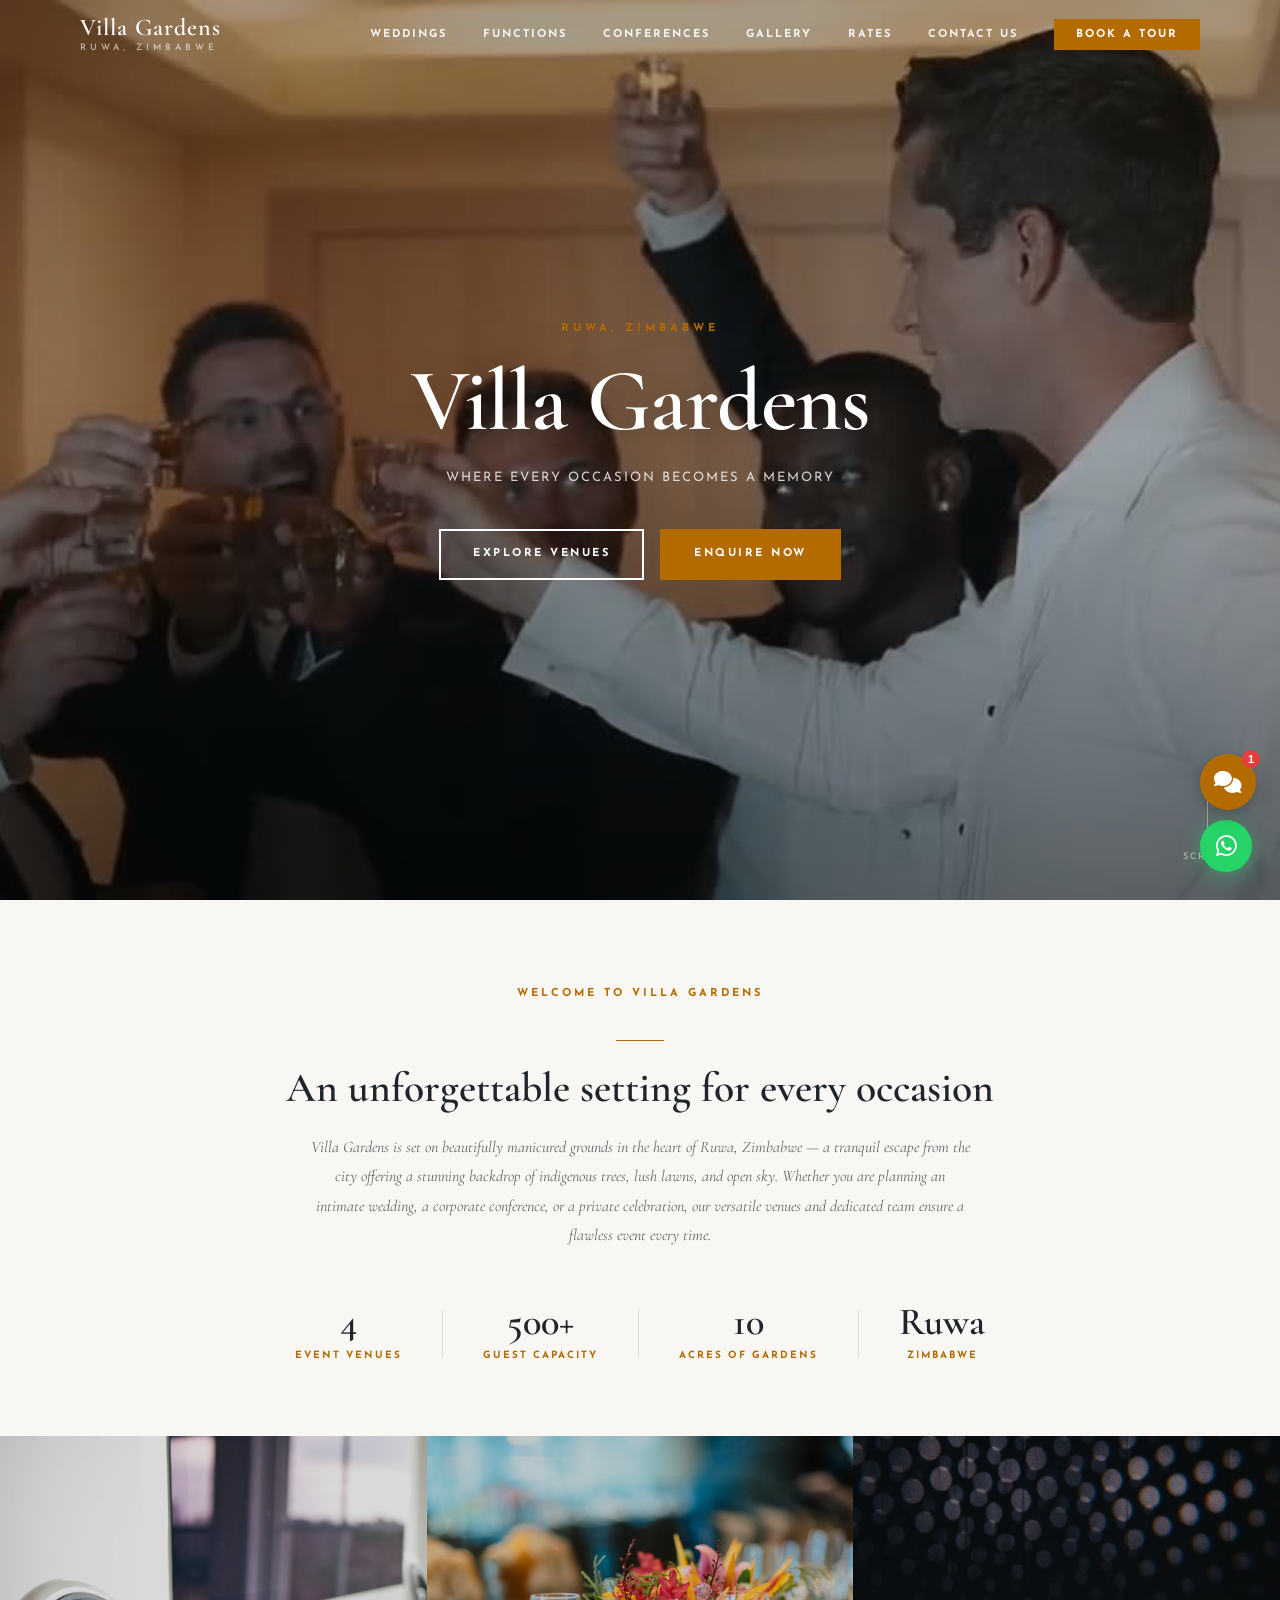
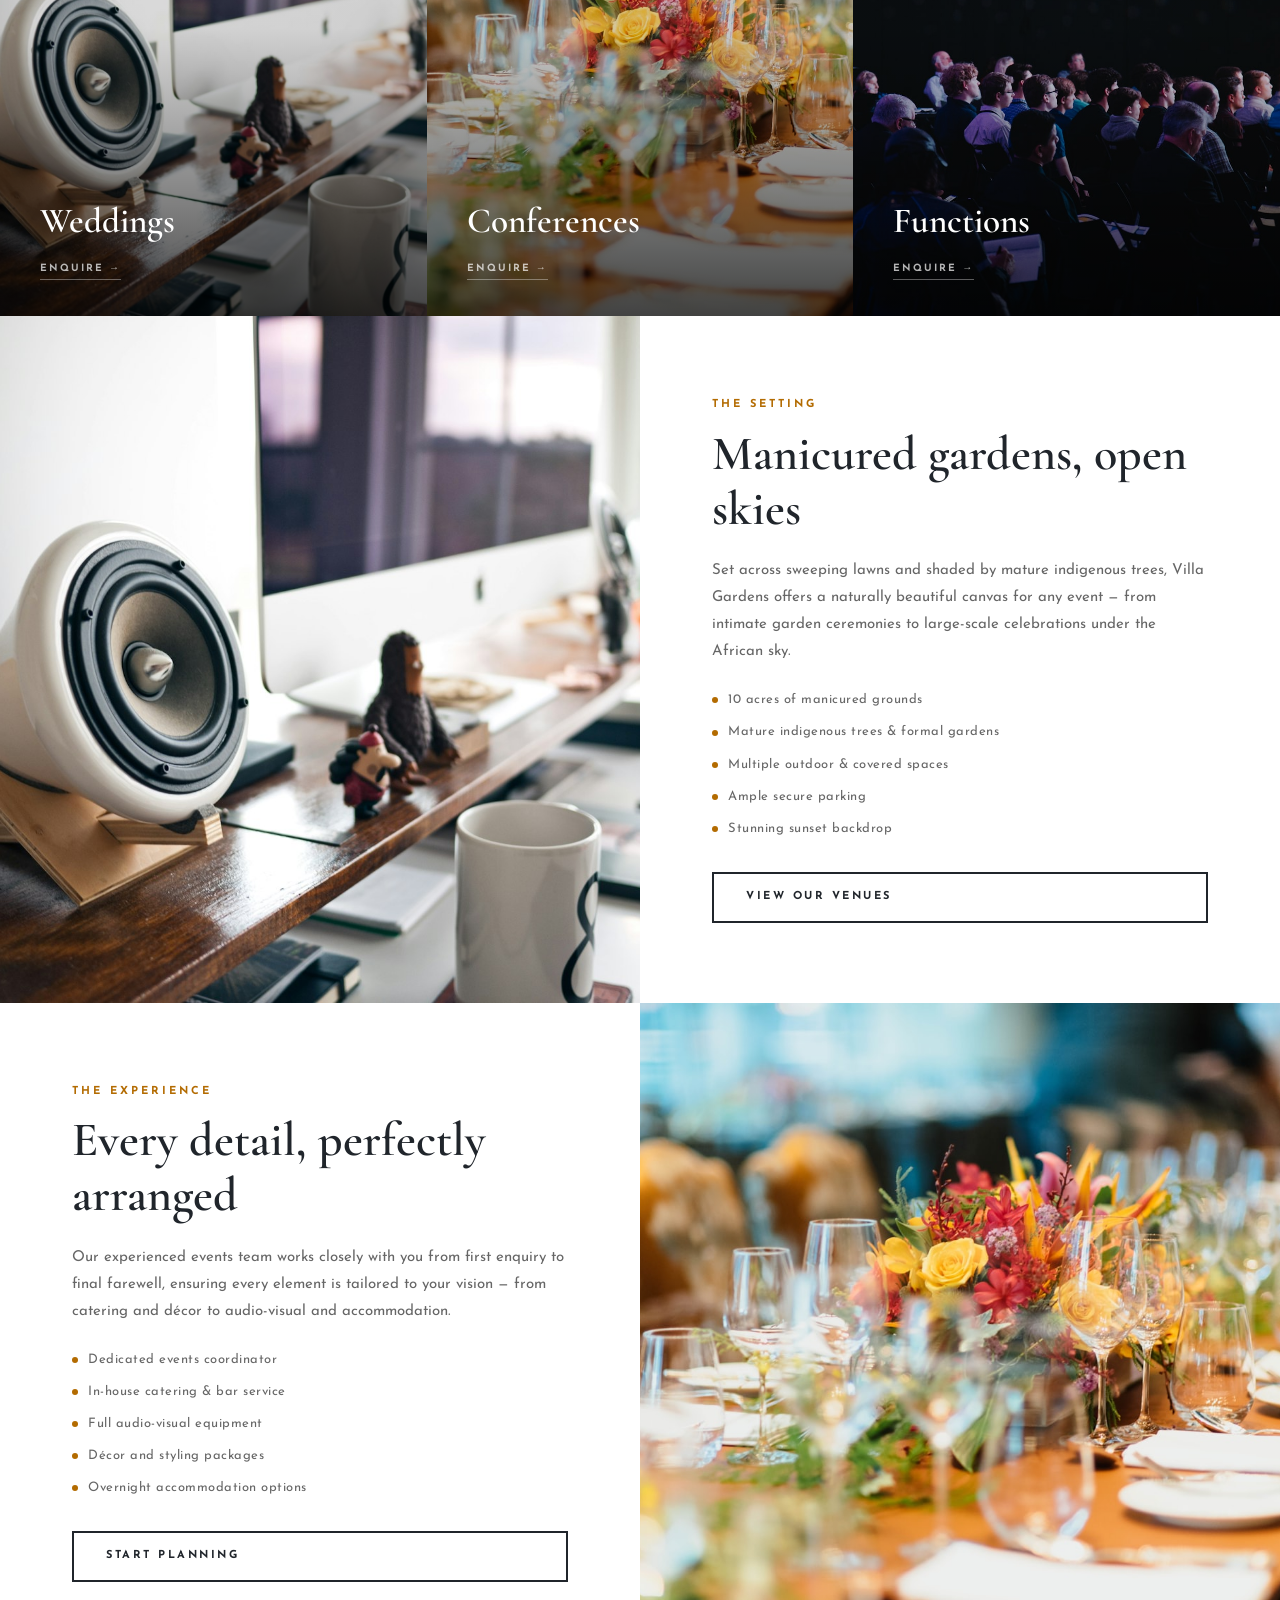
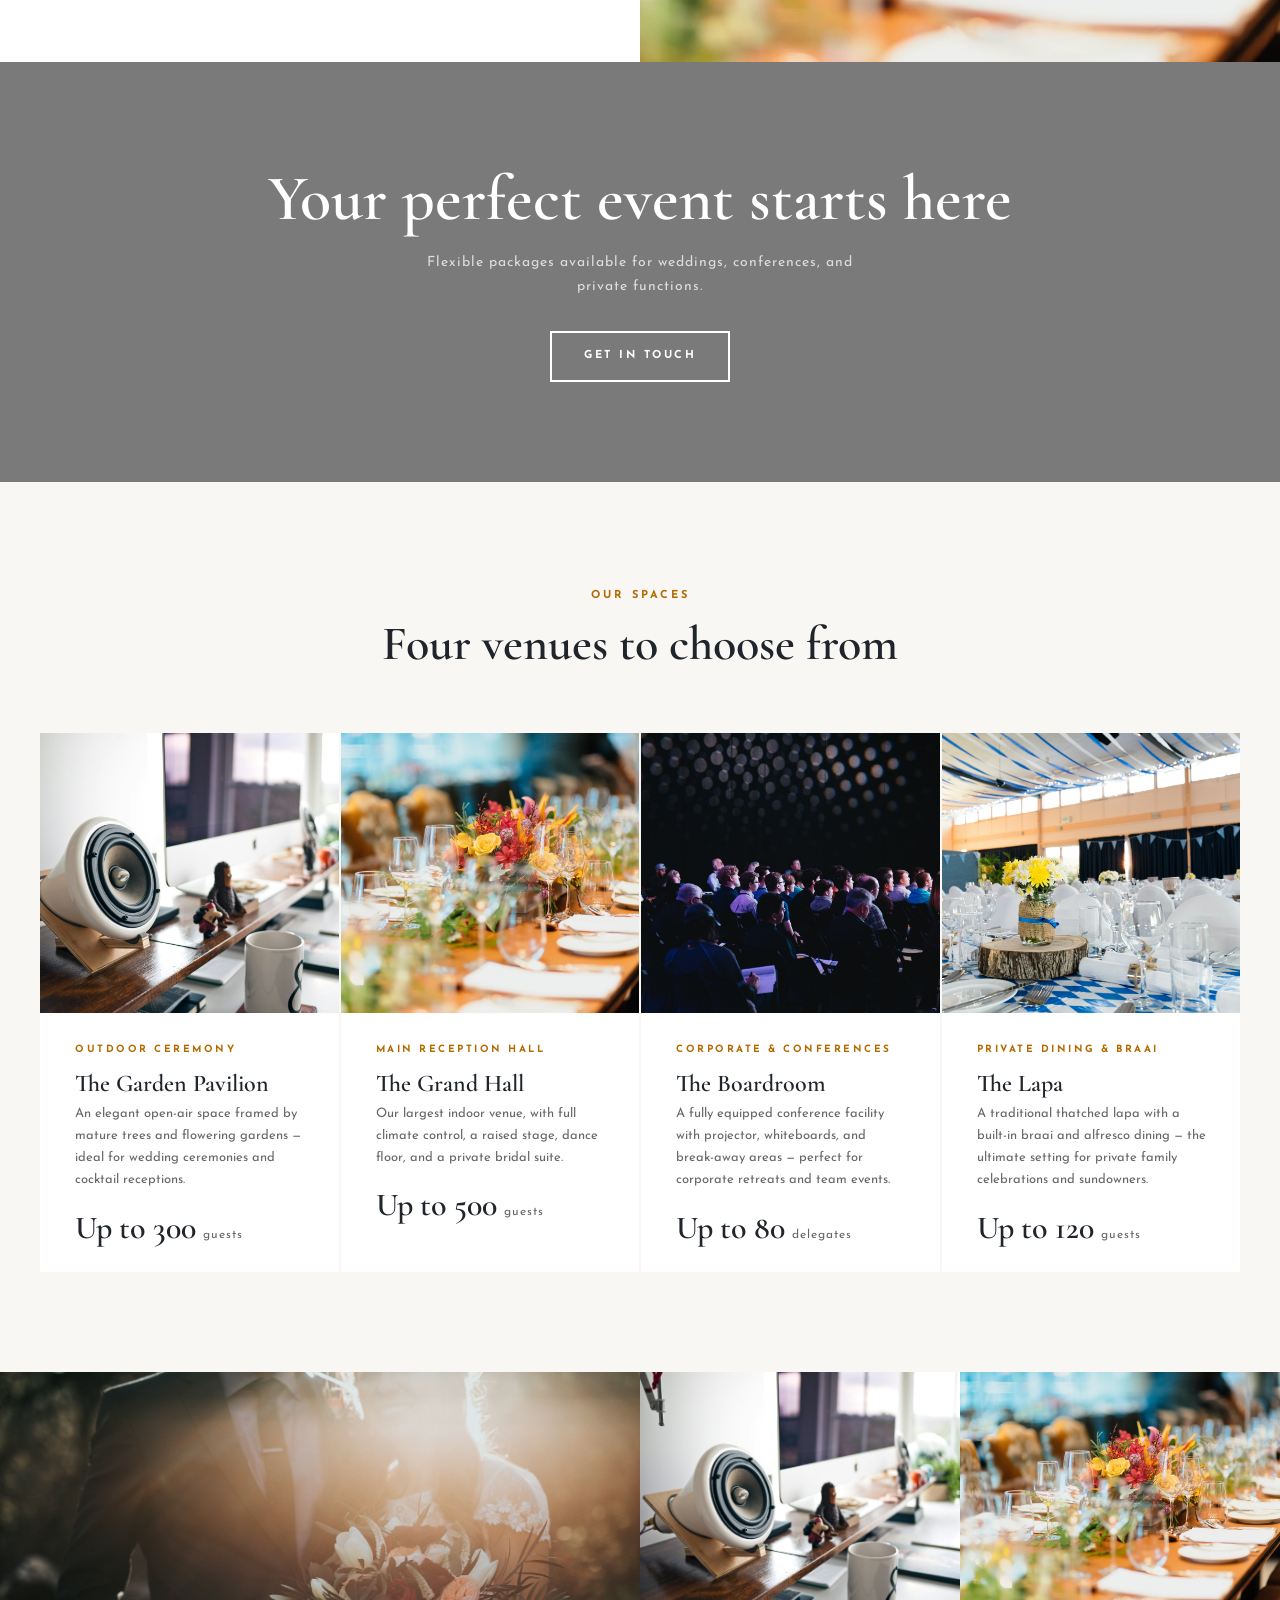
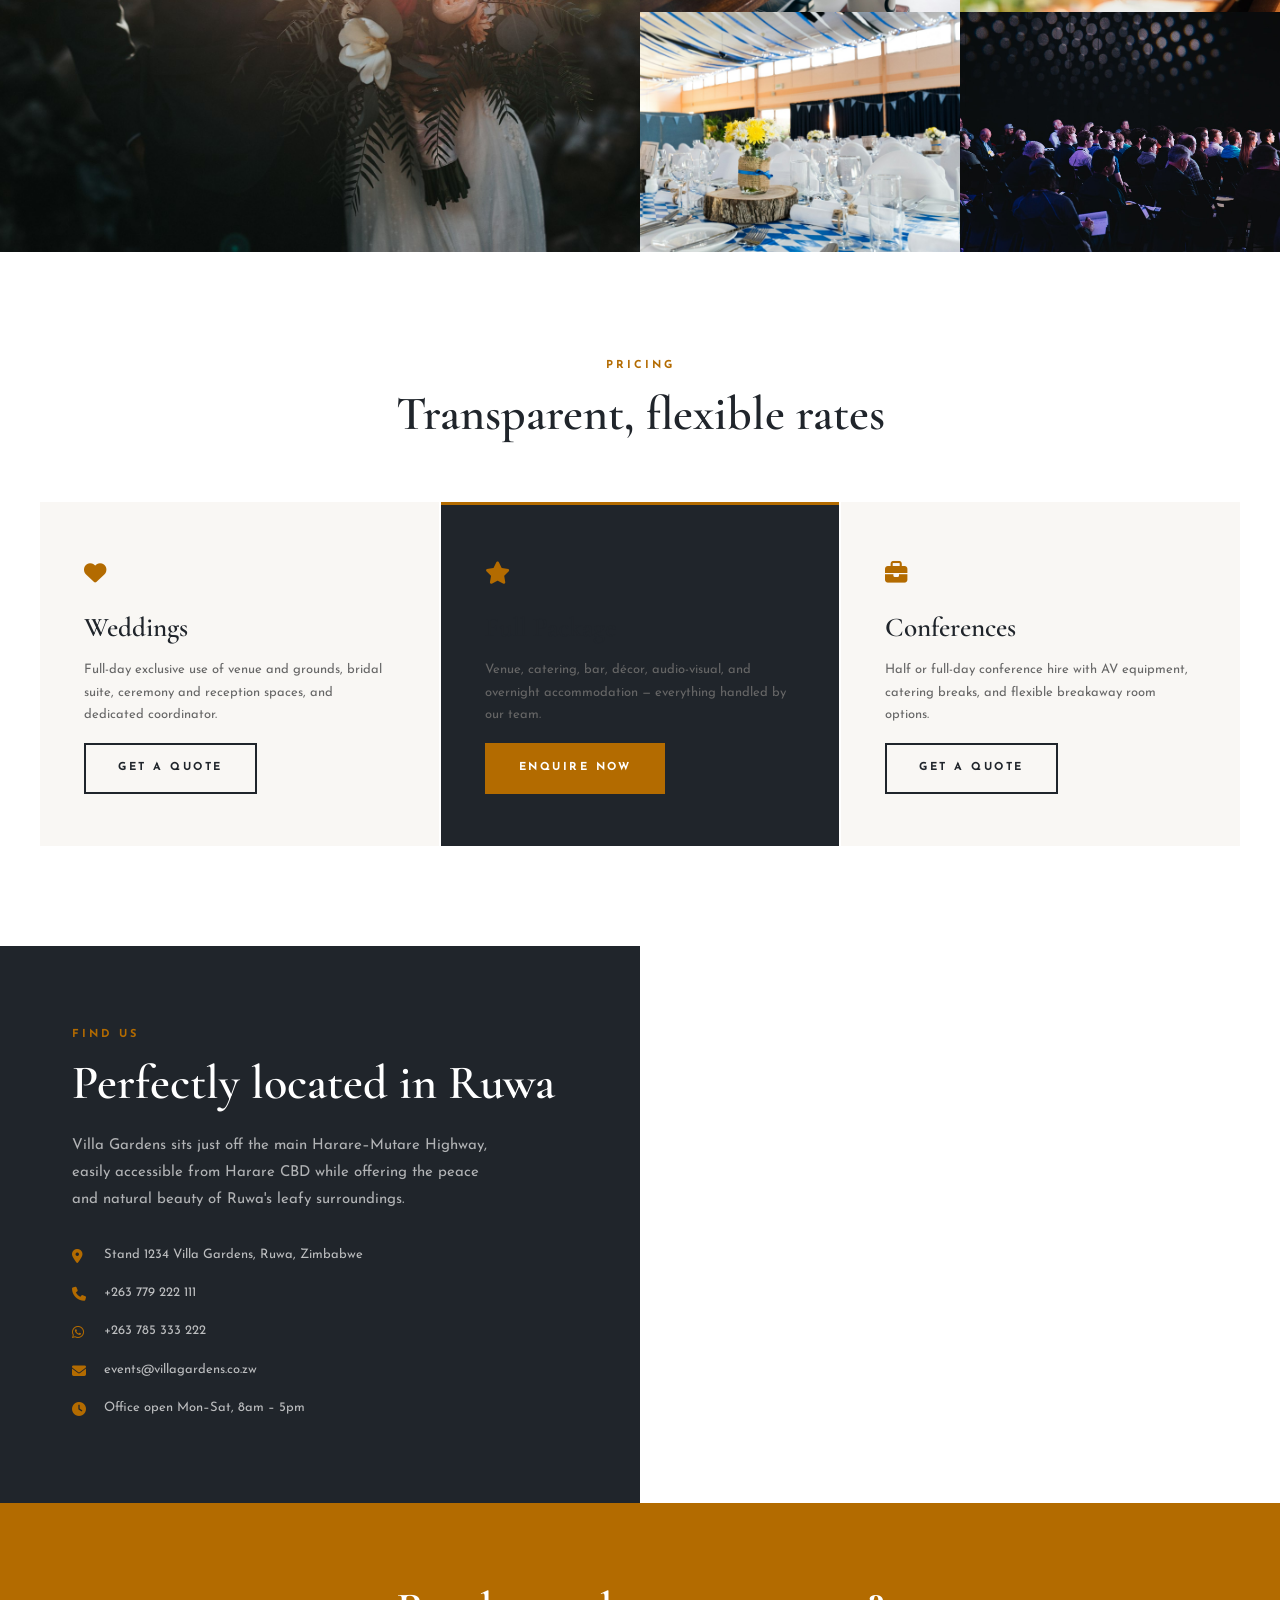
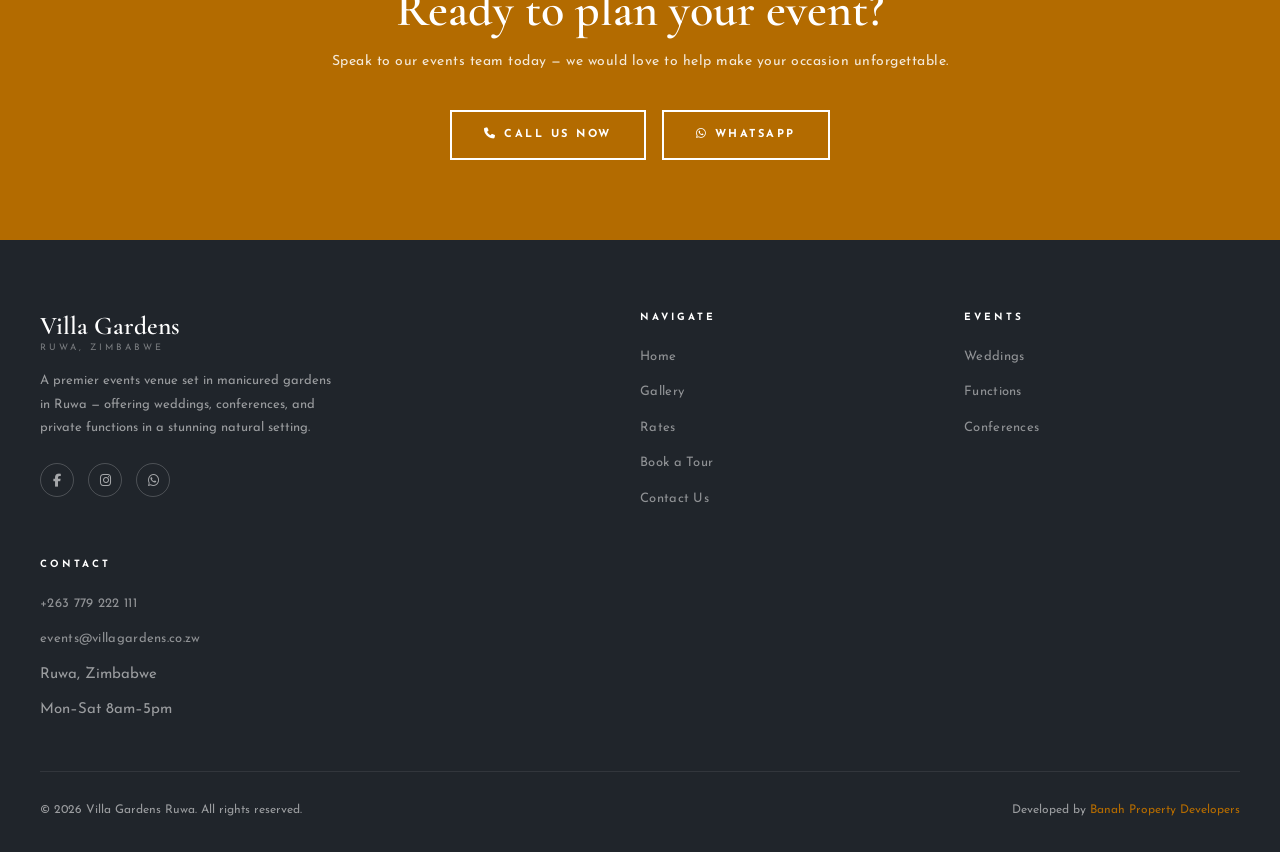
==== commit 772e0493: "Name chatbot assistant Vicky Developed by PyBaker" ====
--- a/index.html
+++ b/index.html
@@ -445,13 +445,13 @@
     <span class="vg-chat__avatar"><i class="fas fa-leaf"></i></span>
     <div>
       <strong>Villa Gardens</strong>
-      <span class="vg-chat__status">Ask us anything</span>
+      <span class="vg-chat__status">Vicky — AI Assistant</span>
     </div>
     <button type="button" class="vg-chat__close" id="vgChatClose" aria-label="Close chat">&#10005;</button>
   </div>
   <div class="vg-chat__body" id="vgChatBody">
     <div class="vg-chat__msg vg-chat__msg--bot">
-      Hi there! 👋 Welcome to Villa Gardens. I can help with location, contact details, venues, rates, and bookings. What would you like to know?
+      Hi, I'm Vicky your AI assistant! 👋 I can help with location, contact details, venues, rates, and bookings. What would you like to know?
     </div>
     <div class="vg-chat__suggestions" id="vgSuggestions">
       <button type="button">📍 Where are you located?</button>
--- a/css/style.css
+++ b/css/style.css
@@ -1089,7 +1089,27 @@
   font-size: 24px;
   transition: transform 0.2s, box-shadow 0.2s;
 }
-
+.whatsapp-float::before {
+  content: 'Chat on WhatsApp';
+  position: absolute;
+  right: 62px;
+  background: #25D366;
+  color: #fff;
+  font-size: 12px;
+  font-weight: 600;
+  white-space: nowrap;
+  padding: 6px 12px;
+  border-radius: 20px;
+  opacity: 0;
+  pointer-events: none;
+  transform: translateX(6px);
+  transition: opacity 0.2s, transform 0.2s;
+  font-family: var(--font-body);
+}
+.whatsapp-float:hover::before {
+  opacity: 1;
+  transform: translateX(0);
+}
 .whatsapp-float:hover {
   transform: scale(1.1);
   box-shadow: 0 6px 28px rgba(37,211,102,0.55);
@@ -1705,6 +1725,27 @@
   box-shadow: 0 4px 16px rgba(0,0,0,0.25);
   transition: transform 0.2s, background 0.2s;
 }
+.vg-chat__toggle::before {
+  content: 'Chat with Vicky';
+  position: absolute;
+  right: 66px;
+  background: var(--charcoal);
+  color: #fff;
+  font-size: 12px;
+  font-weight: 600;
+  white-space: nowrap;
+  padding: 6px 12px;
+  border-radius: 20px;
+  opacity: 0;
+  pointer-events: none;
+  transform: translateX(6px);
+  transition: opacity 0.2s, transform 0.2s;
+  font-family: var(--font-body);
+}
+.vg-chat__toggle:hover::before {
+  opacity: 1;
+  transform: translateX(0);
+}
 .vg-chat__toggle:hover { transform: scale(1.08); background: #c8860a; }
 
 .vg-chat__badge {
@@ -1724,8 +1765,8 @@
   bottom: 156px;
   right: 24px;
   z-index: 1000;
-  width: 340px;
-  max-height: 520px;
+  width: 420px;
+  max-height: 640px;
   background: #fff;
   border-radius: 16px;
   box-shadow: 0 8px 40px rgba(0,0,0,0.18);
@@ -1785,7 +1826,7 @@
   max-width: 85%;
   padding: 10px 14px;
   border-radius: 14px;
-  font-size: 13.5px;
+  font-size: 15px;
   line-height: 1.55;
 }
 .vg-chat__msg--bot {
@@ -1832,8 +1873,8 @@
   border: 1.5px solid var(--amber);
   color: var(--charcoal);
   border-radius: 20px;
-  padding: 6px 12px;
-  font-size: 12px;
+  padding: 7px 14px;
+  font-size: 13.5px;
   cursor: pointer;
   transition: background 0.2s, color 0.2s;
   font-family: inherit;
@@ -1854,8 +1895,8 @@
   flex: 1;
   border: 1.5px solid #e0ddd5;
   border-radius: 24px;
-  padding: 8px 14px;
-  font-size: 13px;
+  padding: 9px 16px;
+  font-size: 15px;
   font-family: inherit;
   outline: none;
   transition: border-color 0.2s;
@@ -1887,7 +1928,7 @@
   gap: 8px;
   background: #25d366;
   color: #fff;
-  font-size: 13px;
+  font-size: 15px;
   font-weight: 600;
   font-family: inherit;
   padding: 10px 16px;
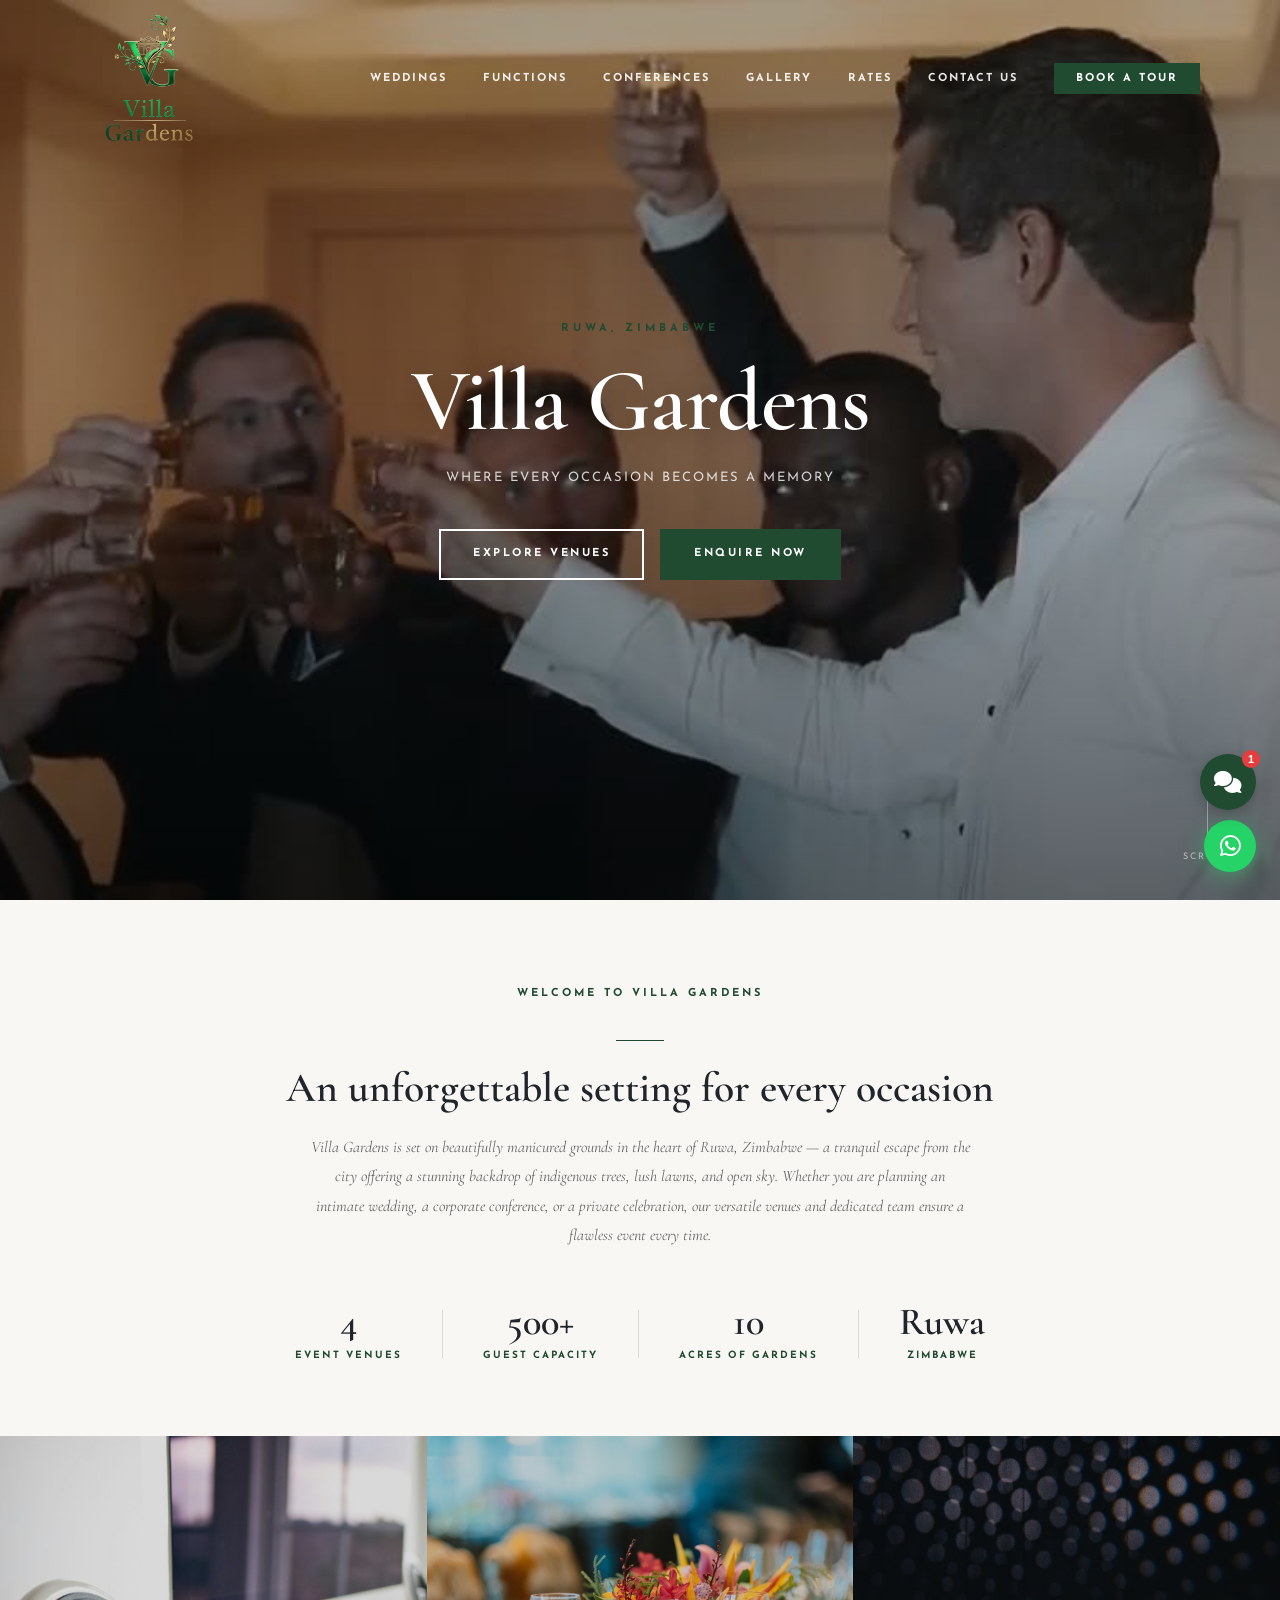
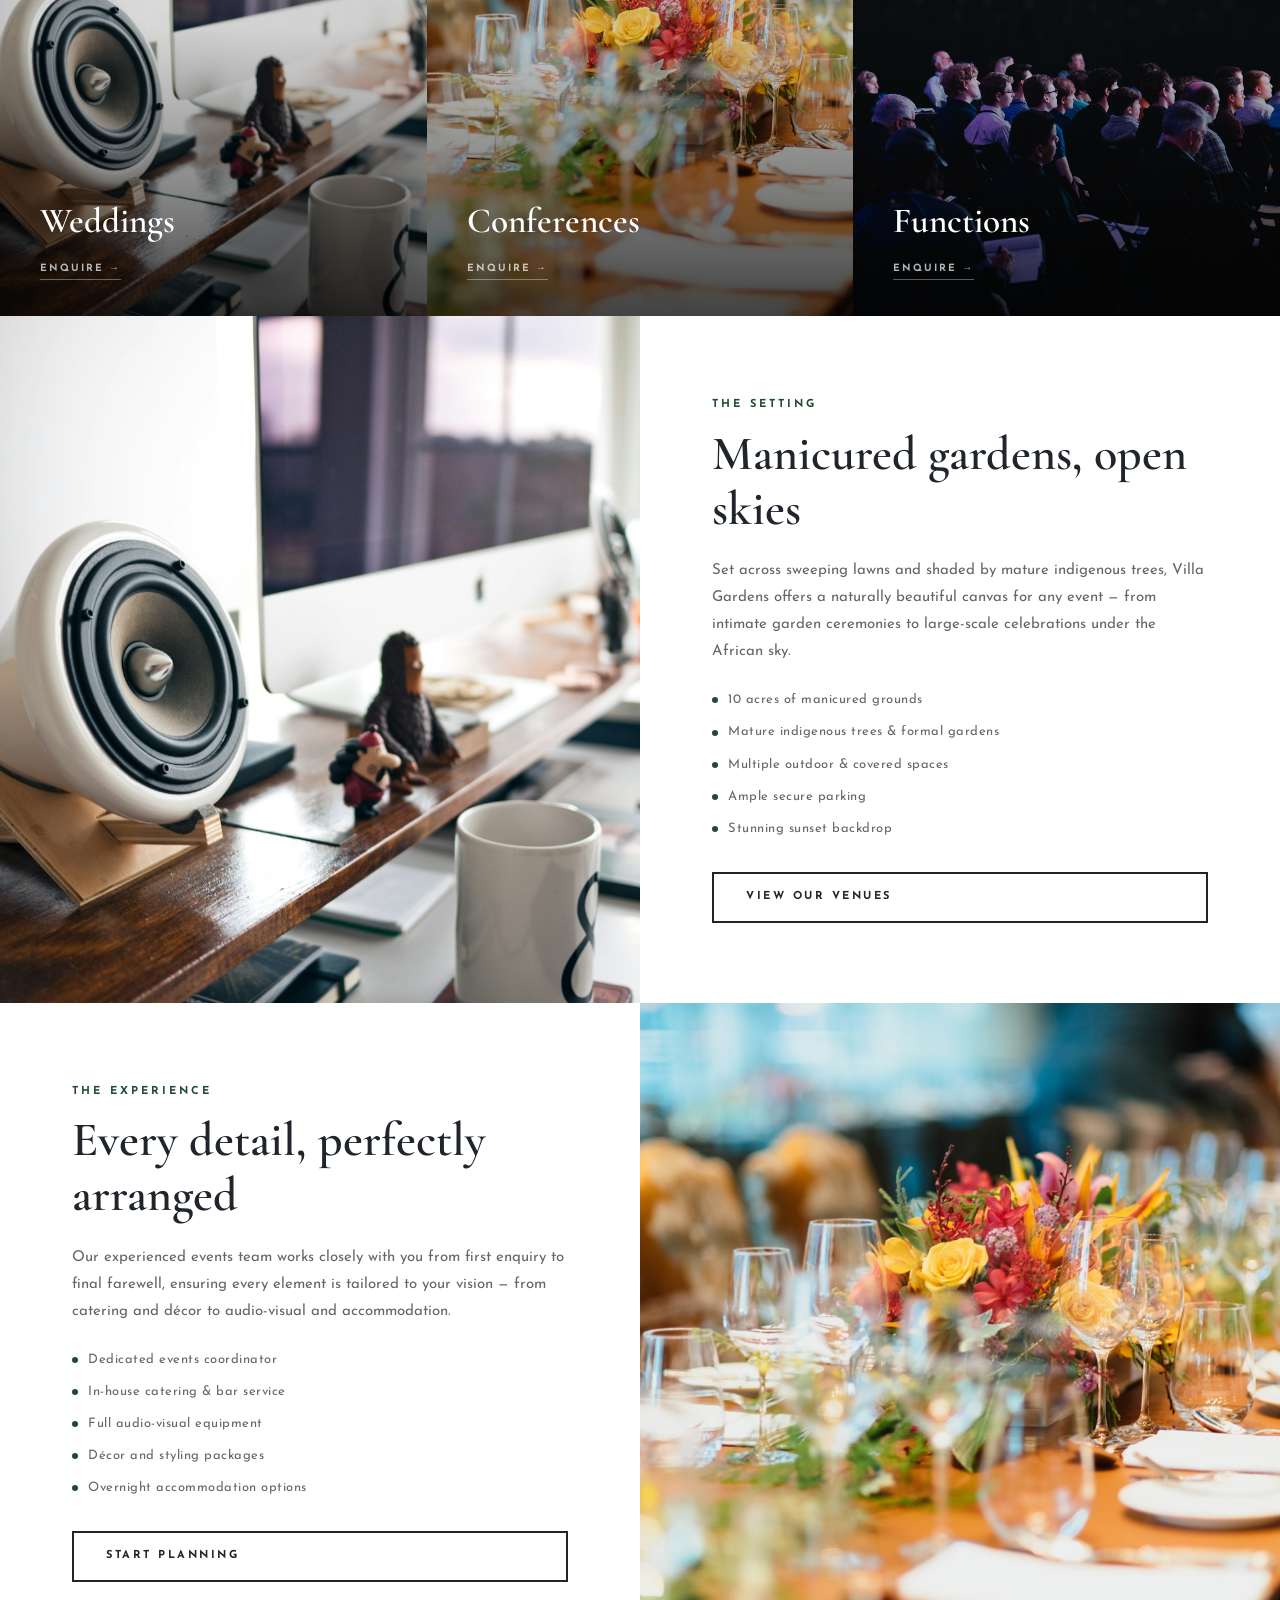
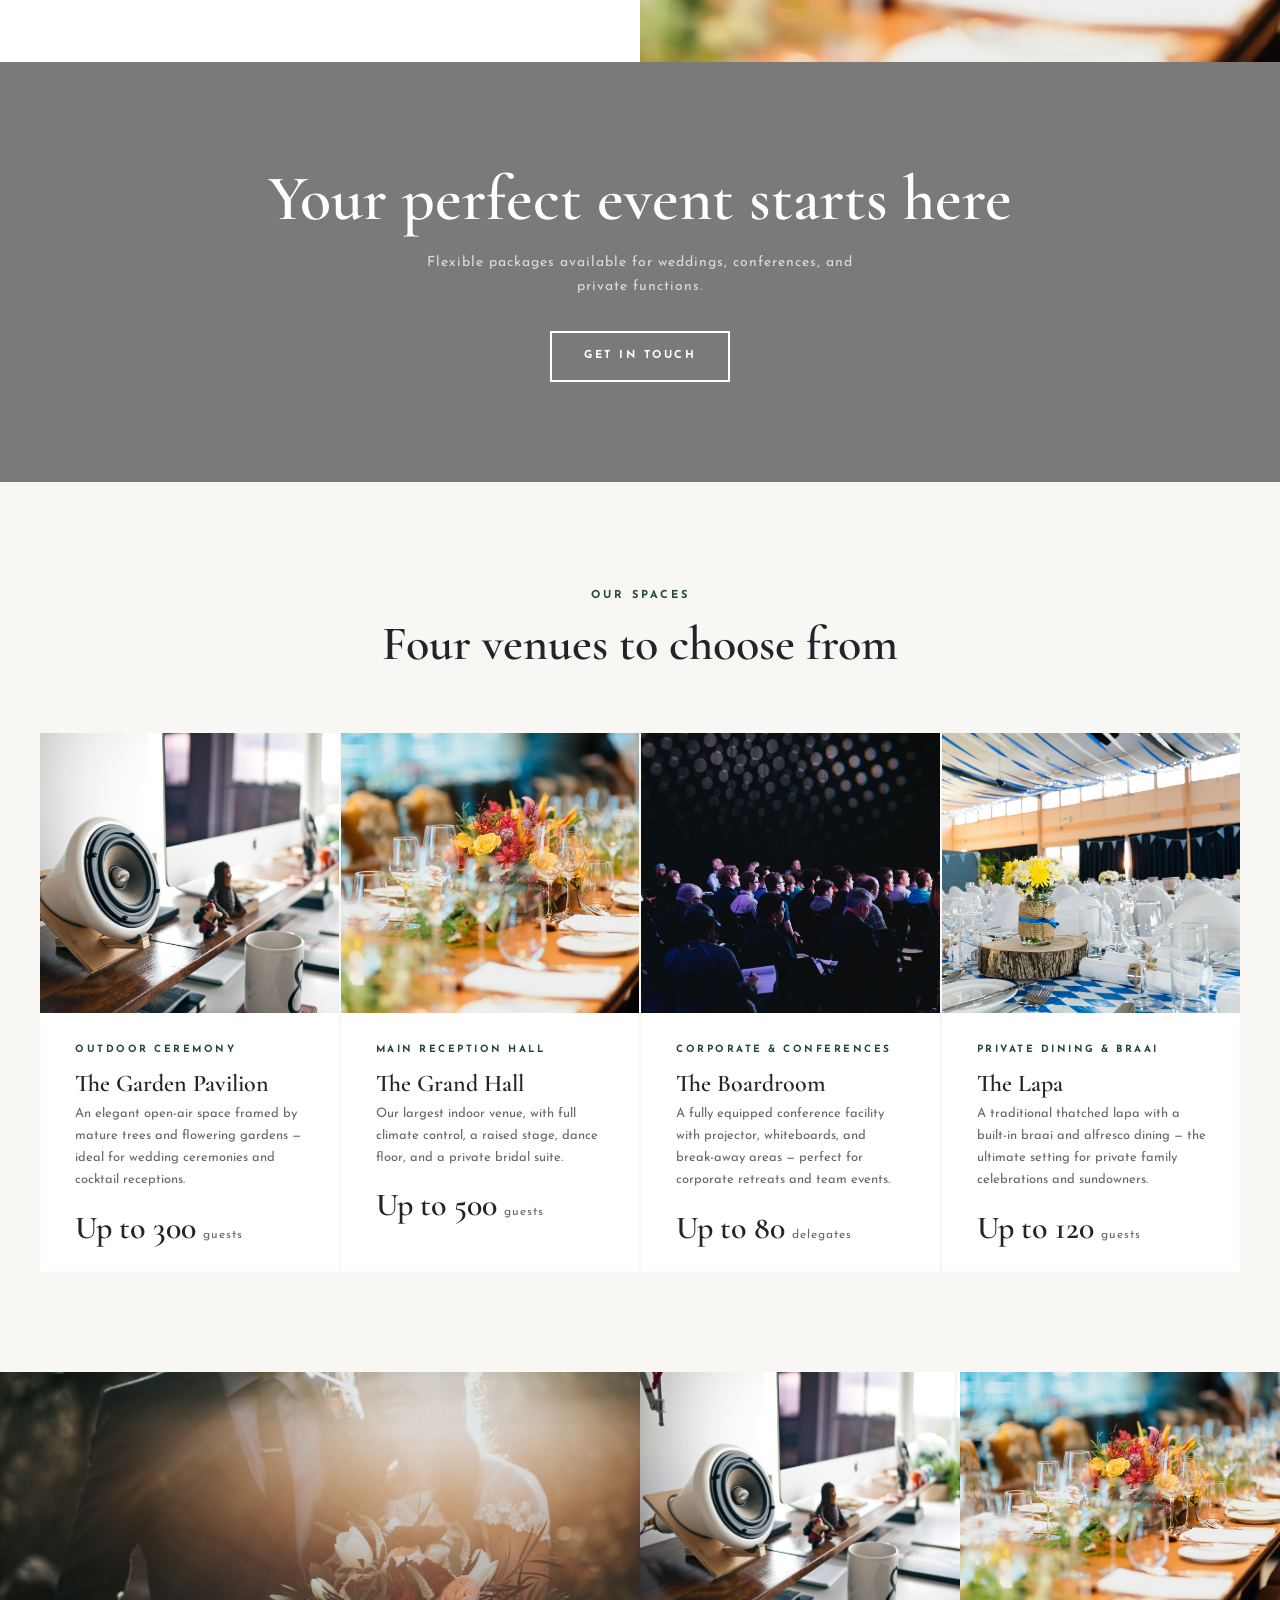
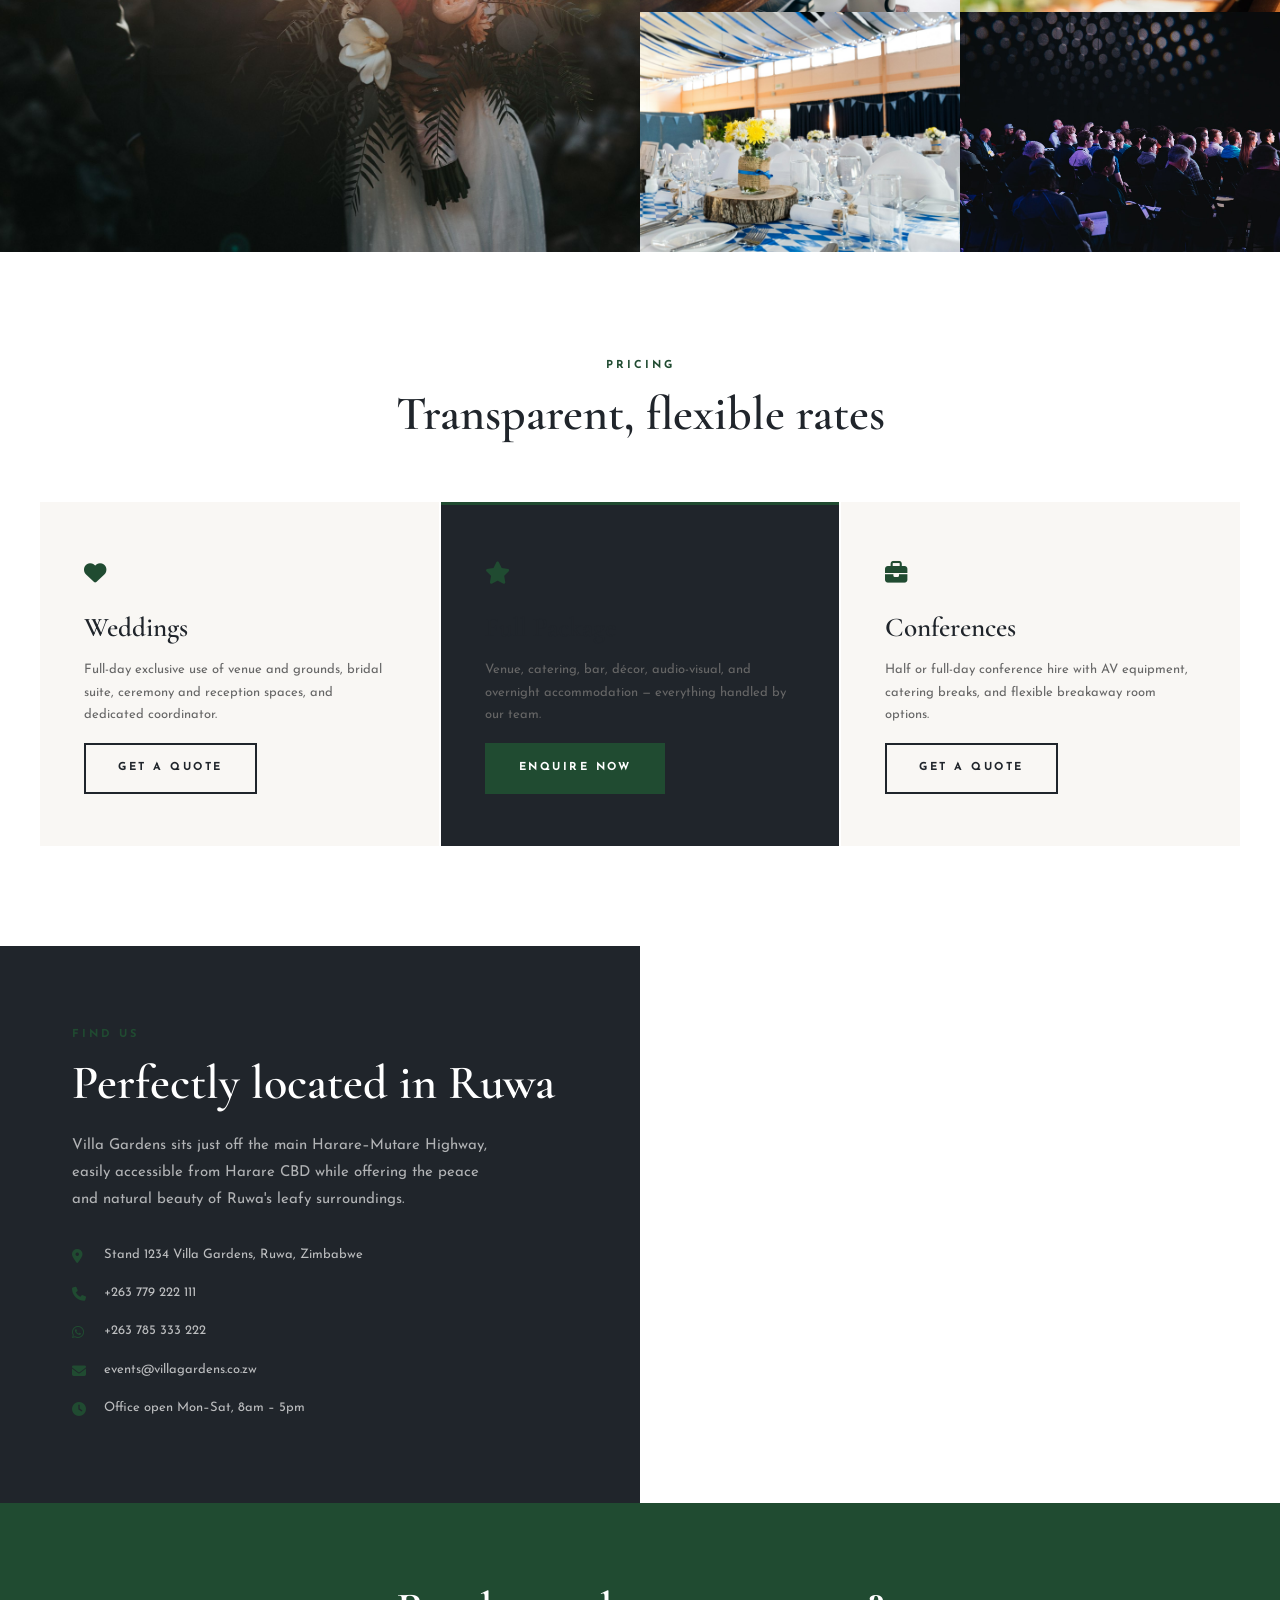
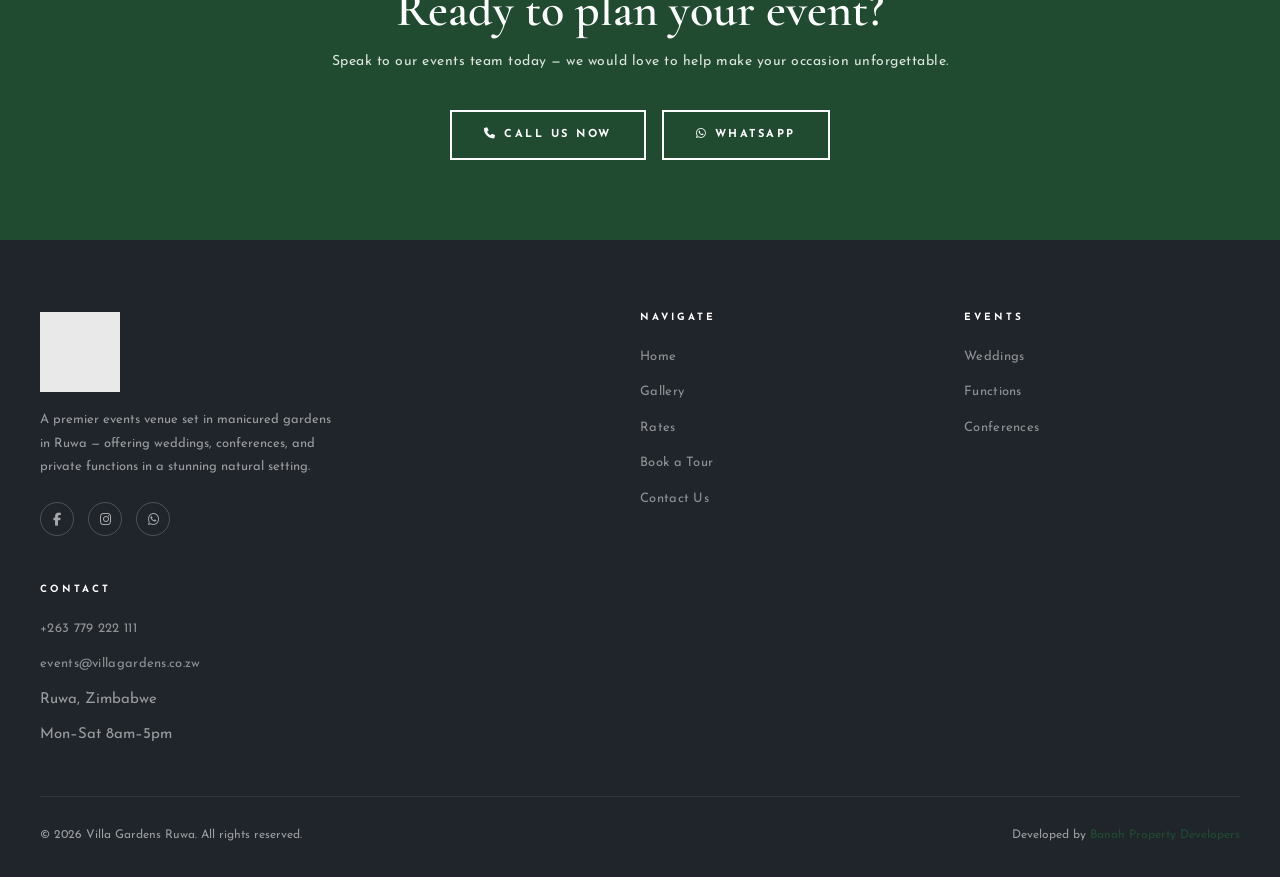
==== commit 06ad412a: "Add logo, favicons, royal green brand colours, nav scroll animation, and Vicky chatbot improvements " ====
--- a/index.html
+++ b/index.html
@@ -3,6 +3,7 @@
 <head>
   <meta charset="utf-8">
   <meta name="viewport" content="width=device-width, initial-scale=1">
+  <meta name="theme-color" content="#204b31">
   <title>Villa Gardens — Premier Events Venue, Ruwa Zimbabwe</title>
   <meta name="description" content="Villa Gardens — a premier events venue set in beautifully manicured gardens in Ruwa, Zimbabwe. Weddings, conferences, and private functions.">
 
@@ -10,6 +11,10 @@
   <link rel="preconnect" href="https://fonts.gstatic.com" crossorigin>
   <link href="https://fonts.googleapis.com/css2?family=Josefin+Sans:wght@300;400;600;700&family=Cormorant+Garamond:ital,wght@0,400;0,600;1,400&display=swap" rel="stylesheet">
   <link rel="stylesheet" href="https://cdnjs.cloudflare.com/ajax/libs/font-awesome/6.5.0/css/all.min.css">
+  <link rel="icon" type="image/x-icon" href="favicon.ico">
+  <link rel="icon" type="image/png" sizes="32x32" href="favicon-32.png">
+  <link rel="icon" type="image/png" sizes="16x16" href="favicon-16.png">
+  <link rel="apple-touch-icon" sizes="180x180" href="apple-touch-icon.png">
   <link rel="stylesheet" href="css/style.css">
 </head>
 <body>
@@ -38,8 +43,8 @@
 <nav class="site-nav transparent">
   <div class="nav-inner">
     <a href="index.html" class="nav-logo">
-      Villa Gardens
-      <span>Ruwa, Zimbabwe</span>
+      <img src="images/villa-transparent_v2.png" alt="Villa Gardens" class="nav-logo-img nav-logo-img--large">
+      <img src="images/villa-transparent_v1.png" alt="Villa Gardens" class="nav-logo-img nav-logo-img--small">
     </a>
     <ul class="nav-links">
       <li><a href="weddings.html">Weddings</a></li>
@@ -61,6 +66,7 @@
      ============================================================ -->
 <section class="hero">
   <div class="hero-video-wrap">
+    <!-- htmlhint-disable no-autoplay -->
     <video id="hero-video" playsinline webkit-playsinline autoplay muted loop preload="auto" poster="images/hero-poster.jpg">
       <source src="bg-vid.mp4" type="video/mp4">
     </video>
@@ -383,8 +389,7 @@
   <div class="footer-inner">
     <div>
       <div class="footer-brand">
-        Villa Gardens
-        <span>Ruwa, Zimbabwe</span>
+        <img src="images/vg_logo.jpg" alt="Villa Gardens" class="footer-logo-img">
       </div>
       <p class="footer-about">A premier events venue set in manicured gardens in Ruwa — offering weddings, conferences, and private functions in a stunning natural setting.</p>
       <div class="footer-social">
@@ -454,14 +459,14 @@
       Hi, I'm Vicky your AI assistant! 👋 I can help with location, contact details, venues, rates, and bookings. What would you like to know?
     </div>
     <div class="vg-chat__suggestions" id="vgSuggestions">
+      <button type="button">📅 I want to make a booking</button>
       <button type="button">📍 Where are you located?</button>
       <button type="button">📞 What's your number?</button>
-      <button type="button">💬 WhatsApp?</button>
-      <button type="button">🏛️ What venues do you have?</button>
+      <button type="button">📧 Email address?</button>
+      <button type="button">👥 How many guests can you host?</button>
       <button type="button">💰 What are your rates?</button>
-      <button type="button">📅 How do I book?</button>
-      <button type="button">📧 Email address?</button>
-      <button type="button">🕐 What are your hours?</button>
+      <button type="button">🎉 Any specials or discounts?</button>
+      <button type="button">🍽️ Do you offer catering?</button>
     </div>
   </div>
   <div class="vg-chat__footer">
--- a/css/style.css
+++ b/css/style.css
@@ -1,15 +1,16 @@
 /* ============================================
    VILLA GARDENS RUWA — Main Stylesheet
    Inspired by wildgeeselodge.com aesthetic:
-   rustic elegance, warm amber, dark charcoal
+   rustic elegance, royal green, dark charcoal
    ============================================ */
 
 @import url('https://fonts.googleapis.com/css2?family=Josefin+Sans:wght@300;400;600;700&family=Cormorant+Garamond:ital,wght@0,400;0,600;1,400&display=swap');
 
 /* ---- TOKENS ---- */
 :root {
-  --amber:    #b36b00;
-  --amber-lt: #d4820a;
+  --royal-green:    #204b31;
+  --royal-green-lt: #56693b;
+  --royal-green-end:#726540;
   --dark:     #20252b;
   --charcoal: #2c3038;
   --off-white:#f9f7f4;
@@ -51,7 +52,7 @@
   font-weight: 700;
   letter-spacing: 3px;
   text-transform: uppercase;
-  color: var(--amber);
+  color: var(--royal-green);
   margin-bottom: 12px;
 }
 
@@ -100,13 +101,13 @@
 }
 
 .btn-amber {
-  background: var(--amber);
-  border-color: var(--amber);
+  background: var(--royal-green);
+  border-color: var(--royal-green);
   color: var(--white);
 }
 .btn-amber:hover {
-  background: var(--amber-lt);
-  border-color: var(--amber-lt);
+  background: var(--royal-green-lt);
+  border-color: var(--royal-green-lt);
 }
 
 .btn-outline-dark {
@@ -126,10 +127,10 @@
   position: fixed;
   top: 0; left: 0; width: 100%;
   z-index: 1000;
-  height: var(--nav-h);
+  height: 155px;
   display: flex;
   align-items: center;
-  transition: background 0.4s, box-shadow 0.4s;
+  transition: background 0.4s, box-shadow 0.4s, height 0.4s;
 }
 
 .site-nav.transparent {
@@ -137,6 +138,7 @@
 }
 
 .site-nav.scrolled {
+  height: var(--nav-h);
   background: var(--white);
   box-shadow: 0 2px 20px rgba(0,0,0,0.08);
 }
@@ -152,29 +154,39 @@
 }
 
 .nav-logo {
-  font-family: 'Cormorant Garamond', serif;
-  font-size: 1.5rem;
-  font-weight: 600;
-  color: var(--white);
-  letter-spacing: 1px;
-  line-height: 1.1;
-  transition: color 0.3s;
-}
-
-.nav-logo span {
+  display: flex;
+  align-items: center;
+}
+
+.nav-logo-img {
+  width: auto;
   display: block;
-  font-family: 'Josefin Sans', sans-serif;
-  font-size: 9px;
-  font-weight: 400;
-  letter-spacing: 4px;
-  text-transform: uppercase;
-  color: rgba(255,255,255,0.7);
-  margin-top: 2px;
-  transition: color 0.3s;
-}
-
-.site-nav.scrolled .nav-logo { color: var(--dark); }
-.site-nav.scrolled .nav-logo span { color: var(--muted); }
+  transition: height 0.4s, opacity 0.3s;
+}
+
+/* Large transparent v2 logo — shown at top */
+.nav-logo-img--large {
+  height: 138px;
+  opacity: 1;
+}
+
+/* Small JPG logo — hidden at top, shown when scrolled */
+.nav-logo-img--small {
+  display: none;
+  height: 48px;
+}
+
+.site-nav.scrolled .nav-logo-img--large,
+.site-nav.solid .nav-logo-img--large {
+  display: none;
+}
+
+.site-nav.scrolled .nav-logo-img--small,
+.site-nav.solid .nav-logo-img--small {
+  display: block;
+}
+
+/* nav-logo is now an <img> — color rules no longer needed */
 
 .nav-links {
   display: flex;
@@ -198,7 +210,7 @@
   position: absolute;
   bottom: -3px; left: 0;
   width: 0; height: 1px;
-  background: var(--amber);
+  background: var(--royal-green);
   transition: width 0.3s;
 }
 
@@ -206,7 +218,7 @@
 .nav-links a:hover { color: var(--white); }
 
 .site-nav.scrolled .nav-links a { color: var(--text); }
-.site-nav.scrolled .nav-links a:hover { color: var(--amber); }
+.site-nav.scrolled .nav-links a:hover { color: var(--royal-green); }
 
 .nav-cta {
   font-size: 11px;
@@ -214,11 +226,11 @@
   letter-spacing: 2px;
   text-transform: uppercase;
   color: var(--white) !important;
-  background: var(--amber);
+  background: var(--royal-green);
   padding: 10px 22px;
   transition: background 0.3s !important;
 }
-.nav-cta:hover { background: var(--amber-lt) !important; }
+.nav-cta:hover { background: var(--royal-green-lt) !important; }
 .nav-cta::after { display: none !important; }
 
 /* Hamburger */
@@ -288,7 +300,7 @@
   transition: color 0.2s;
 }
 
-.offcanvas-nav a:hover { color: var(--amber); }
+.offcanvas-nav a:hover { color: var(--royal-green); }
 
 .offcanvas-overlay {
   position: fixed;
@@ -353,7 +365,7 @@
   font-weight: 700;
   letter-spacing: 4px;
   text-transform: uppercase;
-  color: var(--amber);
+  color: var(--royal-green);
   margin-bottom: 16px;
 }
 
@@ -443,7 +455,7 @@
 
 .welcome-strip .divider {
   width: 48px; height: 1px;
-  background: var(--amber);
+  background: var(--royal-green);
   margin: 24px auto;
 }
 
@@ -476,7 +488,7 @@
   font-weight: 700;
   letter-spacing: 2px;
   text-transform: uppercase;
-  color: var(--amber);
+  color: var(--royal-green);
   margin-top: 6px;
 }
 
@@ -540,7 +552,7 @@
   font-weight: 700;
   letter-spacing: 2.5px;
   text-transform: uppercase;
-  color: var(--amber);
+  color: var(--royal-green);
   margin-bottom: 8px;
   opacity: 0;
   transform: translateY(8px);
@@ -574,8 +586,8 @@
 }
 
 .category-panel:hover .category-panel__cta {
-  color: var(--amber);
-  border-color: var(--amber);
+  color: var(--royal-green);
+  border-color: var(--royal-green);
 }
 
 /* ============================================
@@ -632,7 +644,7 @@
   content: '';
   width: 6px; height: 6px;
   border-radius: 50%;
-  background: var(--amber);
+  background: var(--royal-green);
   flex-shrink: 0;
 }
 
@@ -735,7 +747,7 @@
   transition: border-color 0.3s;
 }
 
-.unit-card:hover .unit-card-body { border-color: var(--amber); }
+.unit-card:hover .unit-card-body { border-color: var(--royal-green); }
 
 .unit-card-body h3 {
   font-size: 1.5rem;
@@ -747,7 +759,7 @@
   font-weight: 700;
   letter-spacing: 2.5px;
   text-transform: uppercase;
-  color: var(--amber);
+  color: var(--royal-green);
   margin-bottom: 12px;
 }
 
@@ -847,7 +859,7 @@
 .location-detail-item .icon {
   width: 18px;
   flex-shrink: 0;
-  color: var(--amber);
+  color: var(--royal-green);
   margin-top: 2px;
   font-size: 14px;
 }
@@ -897,13 +909,13 @@
 }
 
 .rate-card:hover {
-  border-color: var(--amber);
+  border-color: var(--royal-green);
   background: var(--white);
 }
 
 .rate-card--featured {
   background: var(--dark);
-  border-top-color: var(--amber);
+  border-top-color: var(--royal-green);
 }
 
 .rate-card--featured h3,
@@ -913,7 +925,7 @@
 
 .rate-card__icon {
   font-size: 1.4rem;
-  color: var(--amber);
+  color: var(--royal-green);
 }
 
 .rate-card h3 {
@@ -933,7 +945,7 @@
    CONTACT / CTA STRIP
    ============================================ */
 .cta-strip {
-  background: var(--amber);
+  background: var(--royal-green);
   padding: 80px 40px;
   text-align: center;
 }
@@ -965,7 +977,7 @@
 
 .cta-strip .btn-ghost:hover {
   background: var(--white);
-  color: var(--amber);
+  color: var(--royal-green);
 }
 
 /* ============================================
@@ -988,23 +1000,15 @@
 }
 
 .footer-brand {
-  font-family: 'Cormorant Garamond', serif;
-  font-size: 1.6rem;
-  font-weight: 600;
-  color: var(--white);
-  line-height: 1.1;
   margin-bottom: 16px;
 }
 
-.footer-brand span {
+.footer-logo-img {
+  height: 80px;
+  width: auto;
   display: block;
-  font-family: 'Josefin Sans', sans-serif;
-  font-size: 9px;
-  font-weight: 400;
-  letter-spacing: 3px;
-  text-transform: uppercase;
-  color: rgba(255,255,255,0.4);
-  margin-top: 3px;
+  filter: brightness(0) invert(1);
+  opacity: 0.9;
 }
 
 .footer-about {
@@ -1030,8 +1034,8 @@
 }
 
 .footer-social a:hover {
-  border-color: var(--amber);
-  color: var(--amber);
+  border-color: var(--royal-green);
+  color: var(--royal-green);
 }
 
 .footer-col h4 {
@@ -1058,7 +1062,7 @@
   letter-spacing: 0.3px;
 }
 
-.footer-col ul li a:hover { color: var(--amber); }
+.footer-col ul li a:hover { color: var(--royal-green); }
 
 .footer-bottom {
   max-width: 1200px;
@@ -1072,13 +1076,13 @@
 }
 
 /* Footer dev link */
-.footer-dev-link { color: var(--amber); }
+.footer-dev-link { color: var(--royal-green); }
 
 /* Floating WhatsApp */
 .whatsapp-float {
   position: fixed;
   bottom: 28px;
-  right: 28px;
+  right: 24px;
   z-index: 999;
   width: 52px; height: 52px;
   background: #25D366;
@@ -1218,7 +1222,7 @@
   font-weight: 700;
   letter-spacing: 3px;
   text-transform: uppercase;
-  color: var(--amber);
+  color: var(--royal-green);
   margin-bottom: 12px;
 }
 
@@ -1235,10 +1239,9 @@
   background: var(--white);
   box-shadow: 0 2px 20px rgba(0,0,0,0.08);
 }
-.site-nav.solid .nav-logo { color: var(--dark); }
-.site-nav.solid .nav-logo span { color: var(--muted); }
+/* nav-logo image filter handled in .nav-logo-img rules above */
 .site-nav.solid .nav-links a { color: var(--text); }
-.site-nav.solid .nav-links a:hover { color: var(--amber); }
+.site-nav.solid .nav-links a:hover { color: var(--royal-green); }
 .site-nav.solid .nav-hamburger span { background: var(--dark); }
 
 /* Page body wrapper */
@@ -1334,7 +1337,7 @@
 }
 
 .venue-card__specs li i {
-  color: var(--amber);
+  color: var(--royal-green);
   margin-top: 2px;
   width: 14px;
   flex-shrink: 0;
@@ -1354,7 +1357,7 @@
   margin-bottom: 28px;
 }
 
-.venue-card__capacity i { color: var(--amber); }
+.venue-card__capacity i { color: var(--royal-green); }
 
 /* ============================================================
    GALLERY PAGE
@@ -1451,7 +1454,7 @@
 }
 
 .discount-card:hover {
-  border-color: var(--amber);
+  border-color: var(--royal-green);
   background: var(--white);
 }
 
@@ -1460,7 +1463,7 @@
   font-weight: 700;
   letter-spacing: 3px;
   text-transform: uppercase;
-  color: var(--amber);
+  color: var(--royal-green);
   margin-bottom: 8px;
 }
 
@@ -1476,7 +1479,7 @@
   font-size: 2.4rem;
   font-family: 'Cormorant Garamond', serif;
   font-weight: 600;
-  color: var(--amber);
+  color: var(--royal-green);
   line-height: 1;
   margin-bottom: 12px;
 }
@@ -1525,7 +1528,7 @@
 
 .contact-info-col .location-detail { margin-top: 32px; }
 .contact-info-col .location-detail-item span { color: rgba(255,255,255,0.7); font-size: 13px; }
-.contact-info-col .location-detail-item .icon { color: var(--amber); }
+.contact-info-col .location-detail-item .icon { color: var(--royal-green); }
 
 .contact-dept {
   margin-top: 36px;
@@ -1540,7 +1543,7 @@
   font-weight: 700;
   letter-spacing: 2px;
   text-transform: uppercase;
-  color: var(--amber);
+  color: var(--royal-green);
   margin-bottom: 6px;
 }
 
@@ -1555,7 +1558,7 @@
   transition: color 0.2s;
 }
 
-.contact-dept__item a:hover { color: var(--amber); }
+.contact-dept__item a:hover { color: var(--royal-green); }
 
 /* Form styles */
 .form-group {
@@ -1591,7 +1594,7 @@
 .form-group input:focus,
 .form-group select:focus,
 .form-group textarea:focus {
-  border-color: var(--amber);
+  border-color: var(--royal-green);
 }
 
 .form-group textarea {
@@ -1658,7 +1661,7 @@
 }
 
 .book-info-list li i {
-  color: var(--amber);
+  color: var(--royal-green);
   margin-top: 2px;
   width: 14px;
   flex-shrink: 0;
@@ -1716,7 +1719,7 @@
   z-index: 999;
   width: 56px; height: 56px;
   border-radius: 50%;
-  background: var(--amber);
+  background: var(--royal-green);
   border: none;
   cursor: pointer;
   display: flex; align-items: center; justify-content: center;
@@ -1795,7 +1798,7 @@
 .vg-chat__avatar {
   width: 36px; height: 36px;
   border-radius: 50%;
-  background: var(--amber);
+  background: var(--royal-green);
   display: flex; align-items: center; justify-content: center;
   font-size: 16px;
   flex-shrink: 0;
@@ -1836,9 +1839,9 @@
   align-self: flex-start;
   box-shadow: 0 1px 4px rgba(0,0,0,0.07);
 }
-.vg-chat__msg--bot a { color: var(--amber); }
+.vg-chat__msg--bot a { color: var(--royal-green); }
 .vg-chat__msg--user {
-  background: var(--amber);
+  background: var(--royal-green);
   color: #fff;
   border-bottom-right-radius: 4px;
   align-self: flex-end;
@@ -1870,7 +1873,7 @@
 }
 .vg-chat__suggestions button {
   background: #fff;
-  border: 1.5px solid var(--amber);
+  border: 1.5px solid var(--royal-green);
   color: var(--charcoal);
   border-radius: 20px;
   padding: 7px 14px;
@@ -1880,7 +1883,7 @@
   font-family: inherit;
 }
 .vg-chat__suggestions button:hover {
-  background: var(--amber);
+  background: var(--royal-green);
   color: #fff;
 }
 
@@ -1901,11 +1904,11 @@
   outline: none;
   transition: border-color 0.2s;
 }
-.vg-chat__input:focus { border-color: var(--amber); }
+.vg-chat__input:focus { border-color: var(--royal-green); }
 .vg-chat__send {
   width: 36px; height: 36px;
   border-radius: 50%;
-  background: var(--amber);
+  background: var(--royal-green);
   border: none;
   color: #fff;
   cursor: pointer;
@@ -1917,8 +1920,9 @@
 .vg-chat__send:hover { background: #c8860a; }
 
 @media (max-width: 400px) {
-  .vg-chat { width: calc(100vw - 24px); right: 12px; bottom: 140px; }
-  .vg-chat__toggle { right: 12px; }
+  .vg-chat { width: calc(100vw - 32px); right: 16px; bottom: 140px; }
+  .vg-chat__toggle { right: 16px; bottom: 90px; }
+  .whatsapp-float { right: 16px; bottom: 28px; }
 }
 
 .vg-chat__wa-btn {
@@ -1937,3 +1941,60 @@
 }
 .vg-chat__wa-btn:hover { background: #1ebe5d; color: #fff; }
 .vg-chat__wa-btn i { font-size: 16px; }
+
+/* ---- QUICK REPLIES ---- */
+.vg-chat__quick-replies {
+  display: flex; flex-wrap: wrap; gap: 8px;
+  padding: 4px 0 8px;
+}
+.vg-chat__quick-btn {
+  background: #fff;
+  border: 1.5px solid var(--royal-green);
+  color: var(--charcoal);
+  border-radius: 20px;
+  padding: 7px 14px;
+  font-size: 14px;
+  cursor: pointer;
+  font-family: inherit;
+  transition: background 0.2s, color 0.2s;
+  white-space: nowrap;
+}
+.vg-chat__quick-btn:hover { background: var(--royal-green); color: #fff; }
+
+/* ---- DATE PICKER ---- */
+.vg-chat__datepicker {
+  background: #fff;
+  border-radius: 12px;
+  padding: 12px;
+  box-shadow: 0 2px 12px rgba(0,0,0,0.1);
+  width: 100%;
+  margin-bottom: 8px;
+}
+.vg-dp__header {
+  display: flex; align-items: center; justify-content: space-between;
+  margin-bottom: 10px;
+}
+.vg-dp__header span { font-weight: 700; font-size: 14px; color: var(--charcoal); }
+.vg-dp__header button {
+  background: none; border: none; cursor: pointer;
+  font-size: 18px; color: var(--royal-green); padding: 0 6px; line-height: 1;
+}
+.vg-dp__header button:hover { color: var(--charcoal); }
+.vg-dp__labels {
+  display: grid; grid-template-columns: repeat(7, 1fr);
+  text-align: center; margin-bottom: 4px;
+}
+.vg-dp__labels span { font-size: 11px; font-weight: 700; color: #aaa; padding: 2px 0; }
+.vg-dp__grid {
+  display: grid; grid-template-columns: repeat(7, 1fr); gap: 3px;
+}
+.vg-dp__day {
+  background: none; border: none; border-radius: 50%;
+  width: 32px; height: 32px;
+  font-size: 13px; cursor: pointer; font-family: inherit;
+  transition: background 0.15s, color 0.15s;
+  color: var(--charcoal);
+}
+.vg-dp__day:hover:not(:disabled) { background: var(--royal-green); color: #fff; }
+.vg-dp__day--disabled { color: #ccc; cursor: default; }
+.vg-dp__empty { width: 32px; height: 32px; }
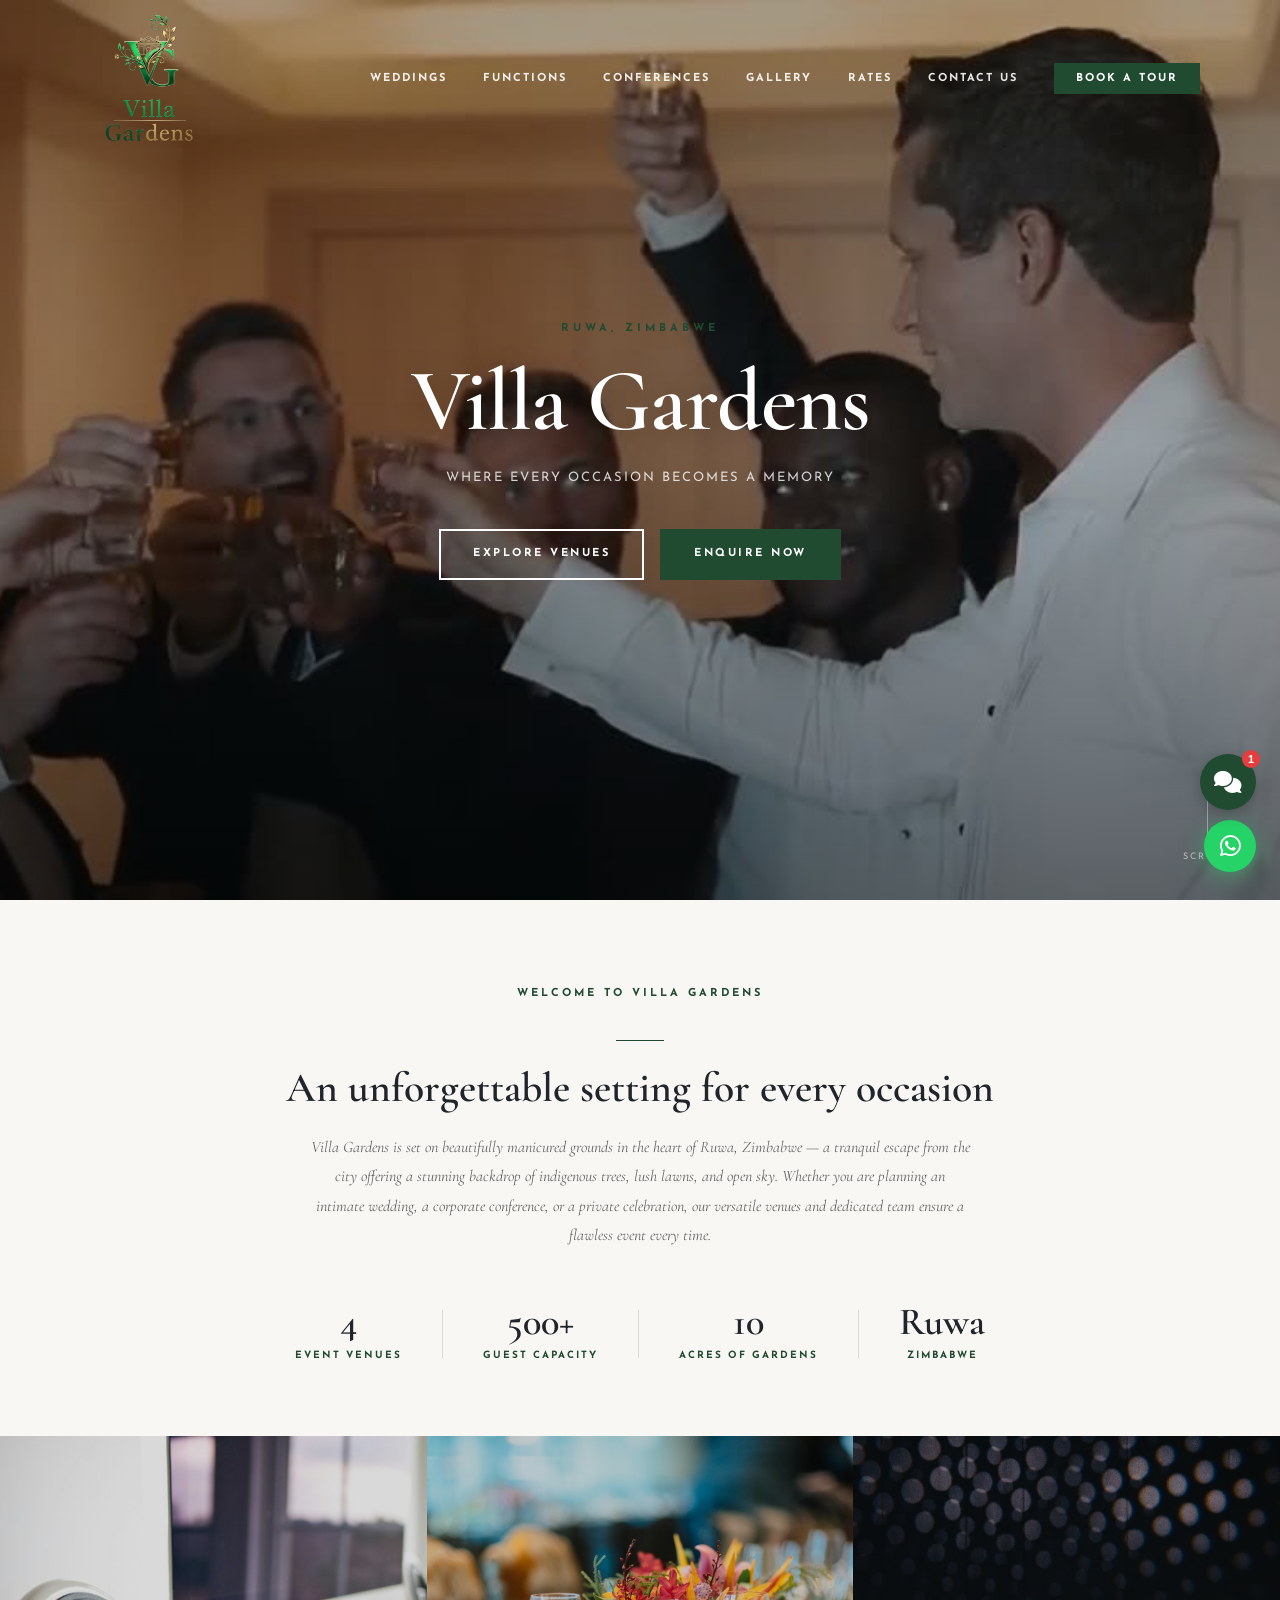
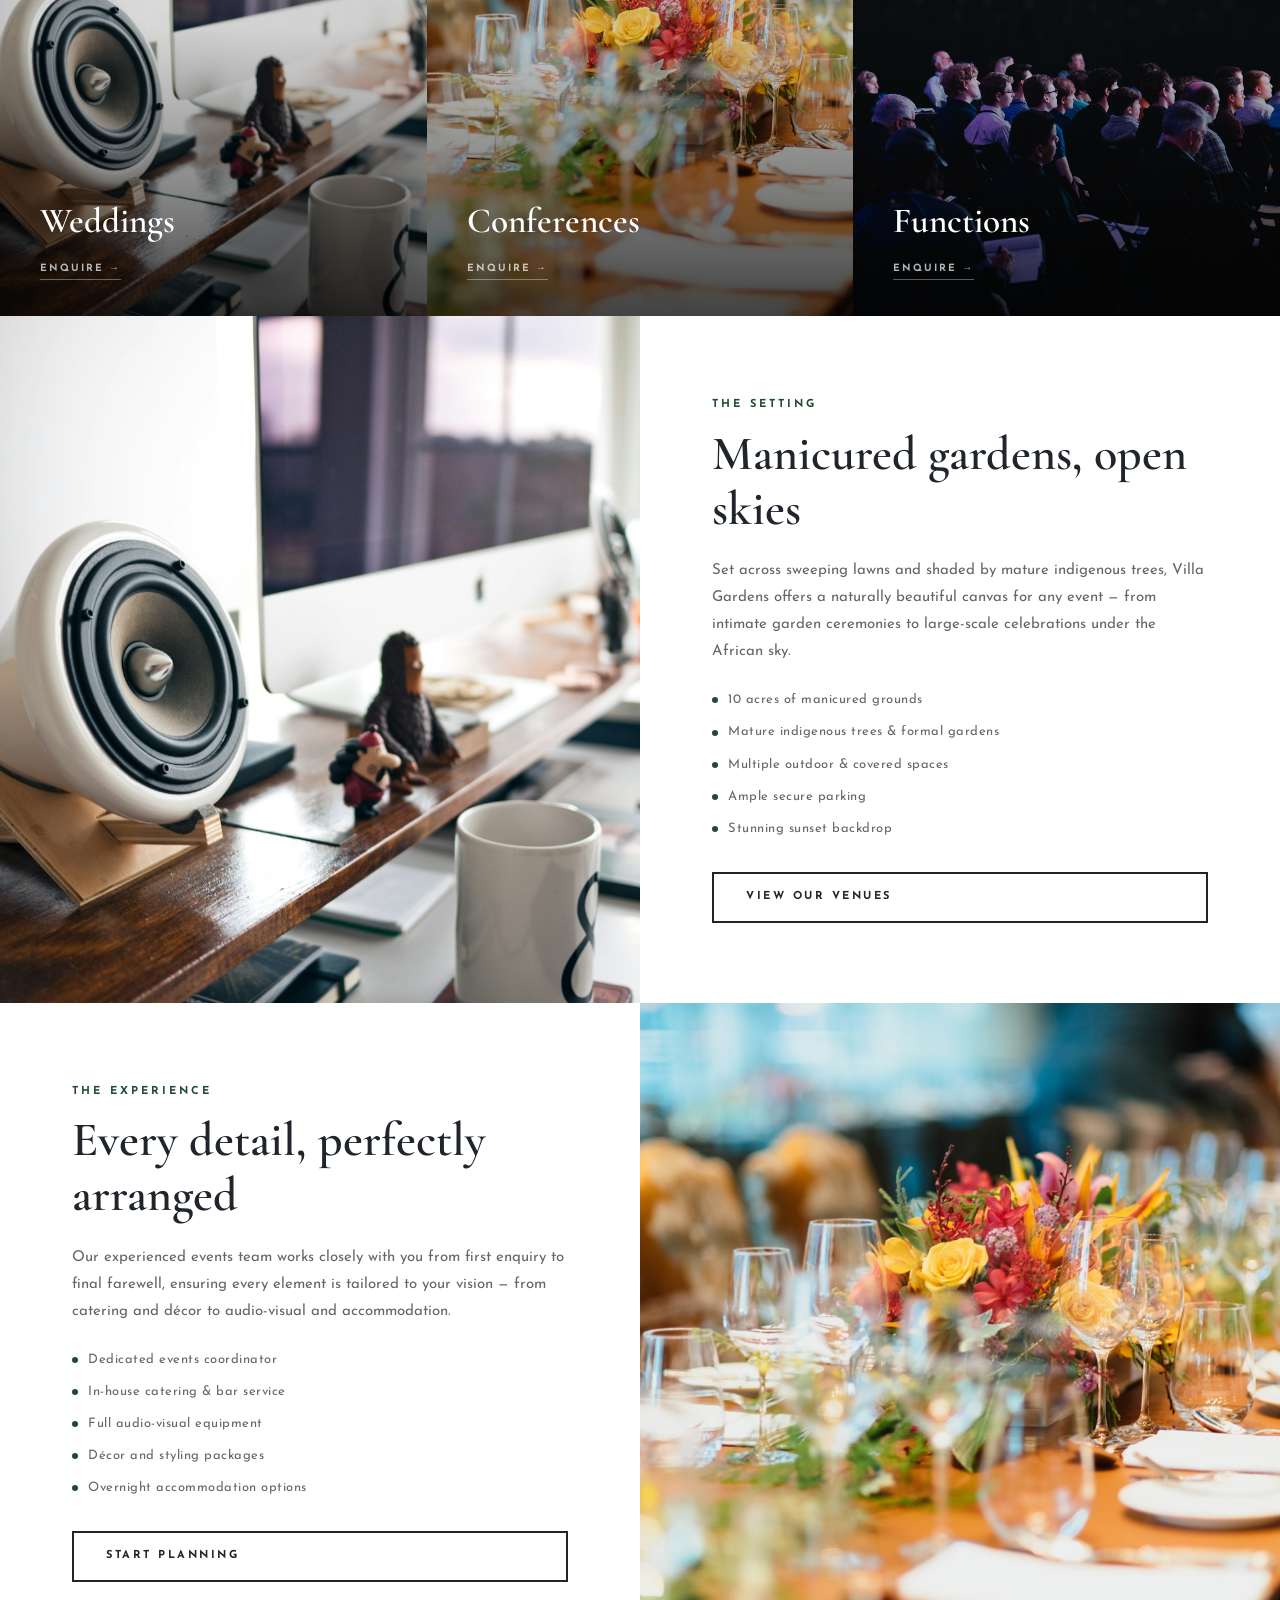
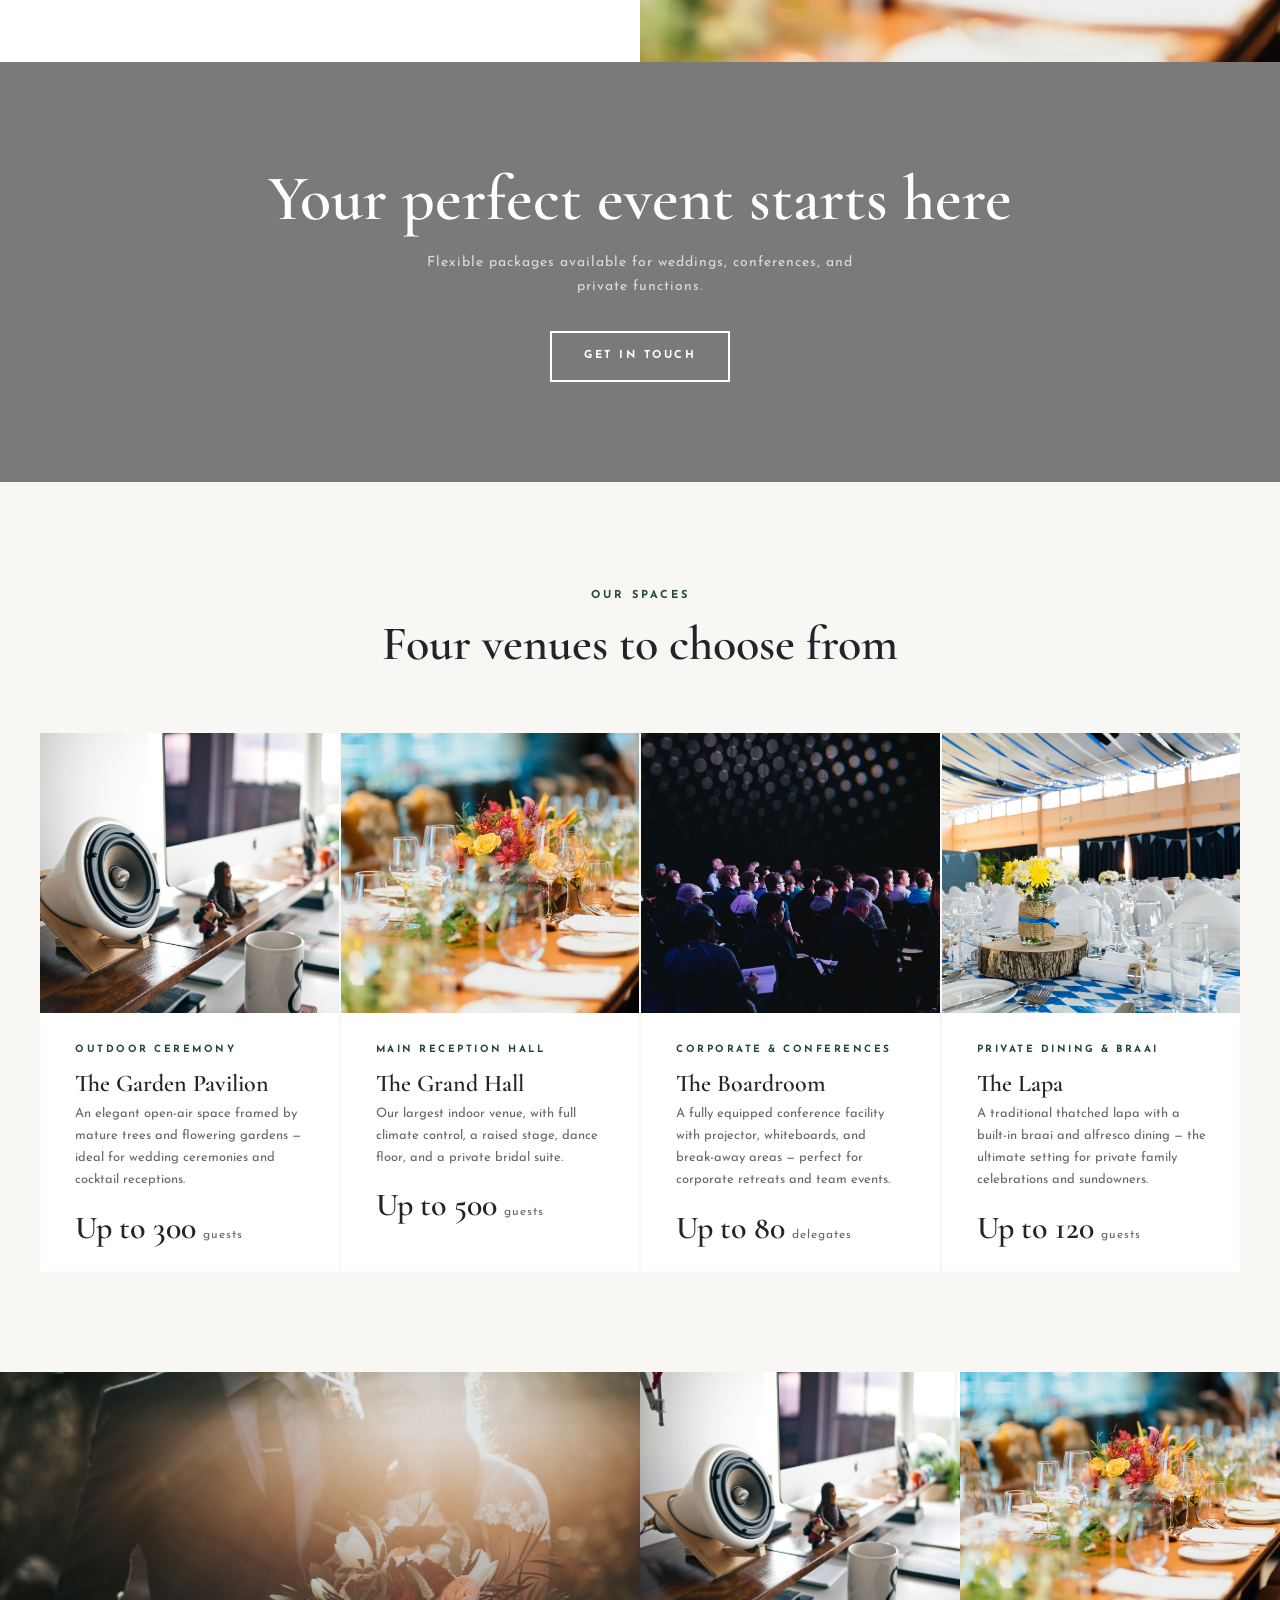
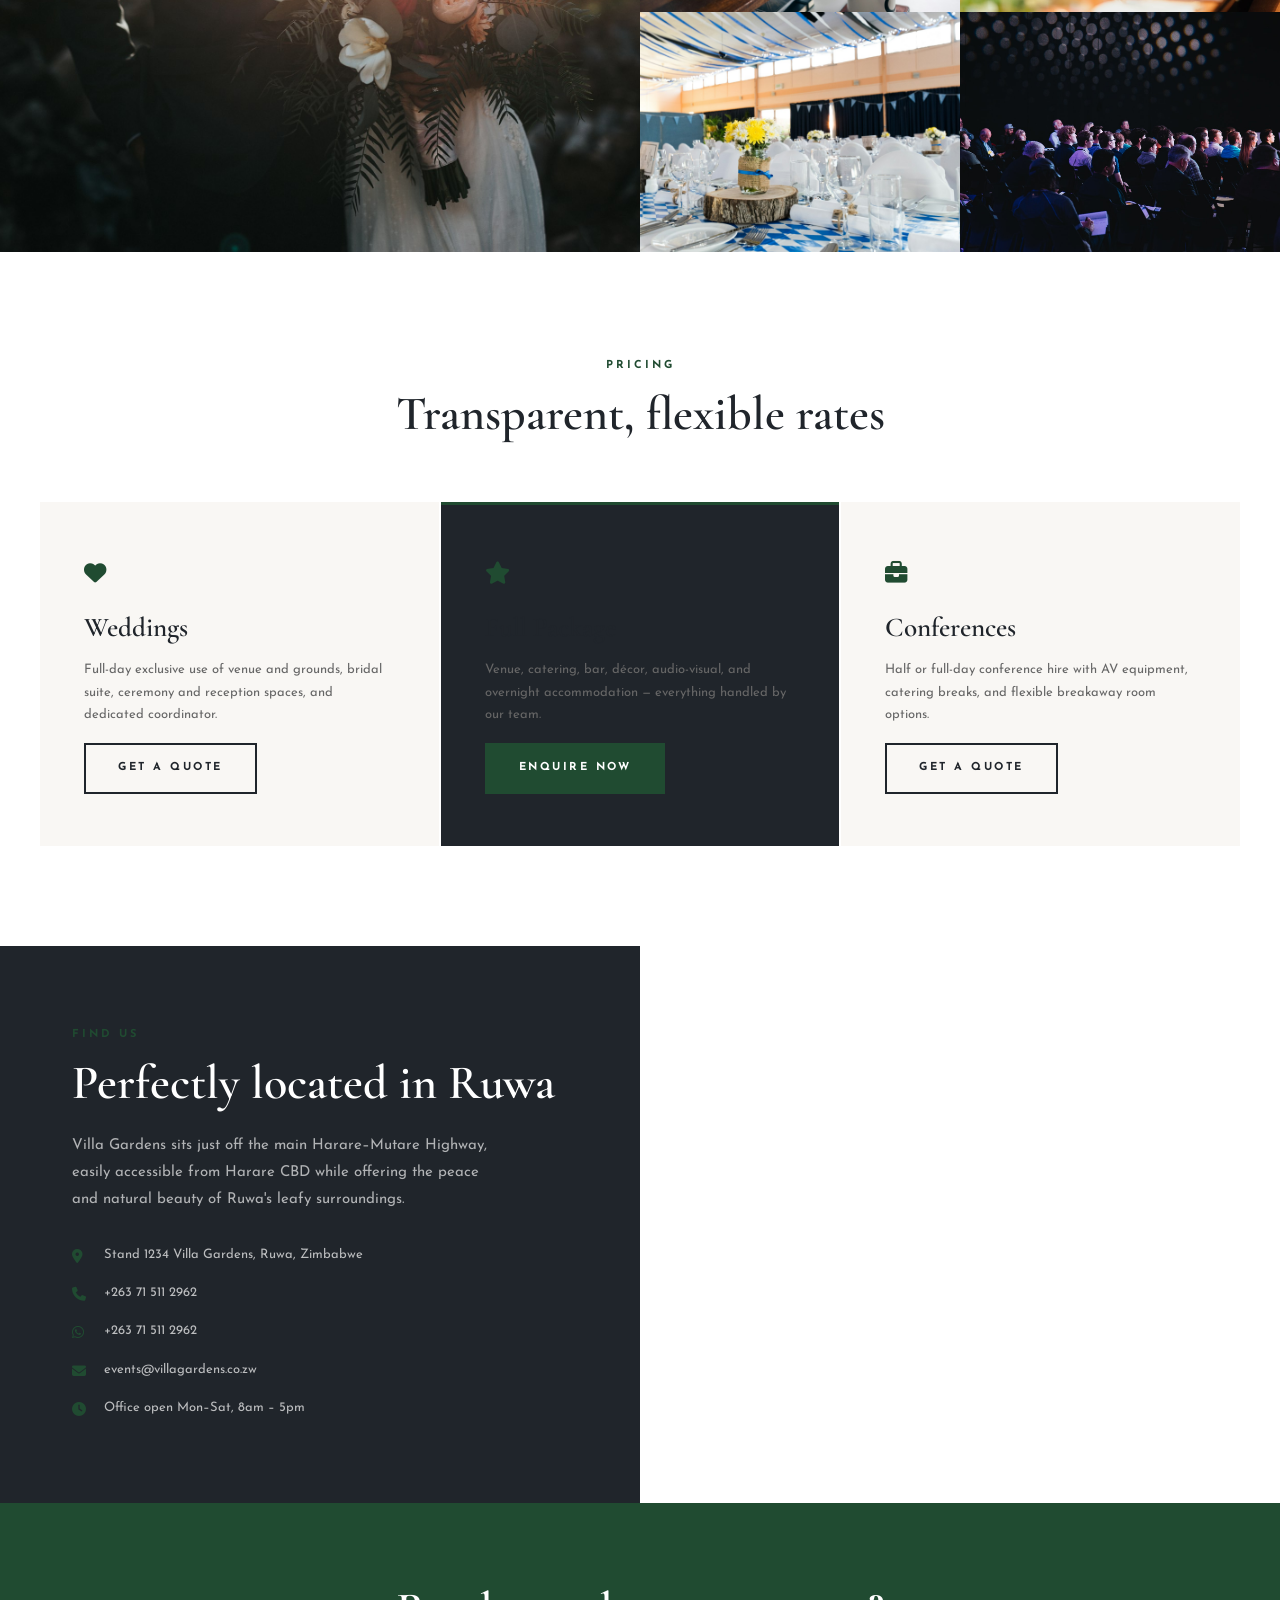
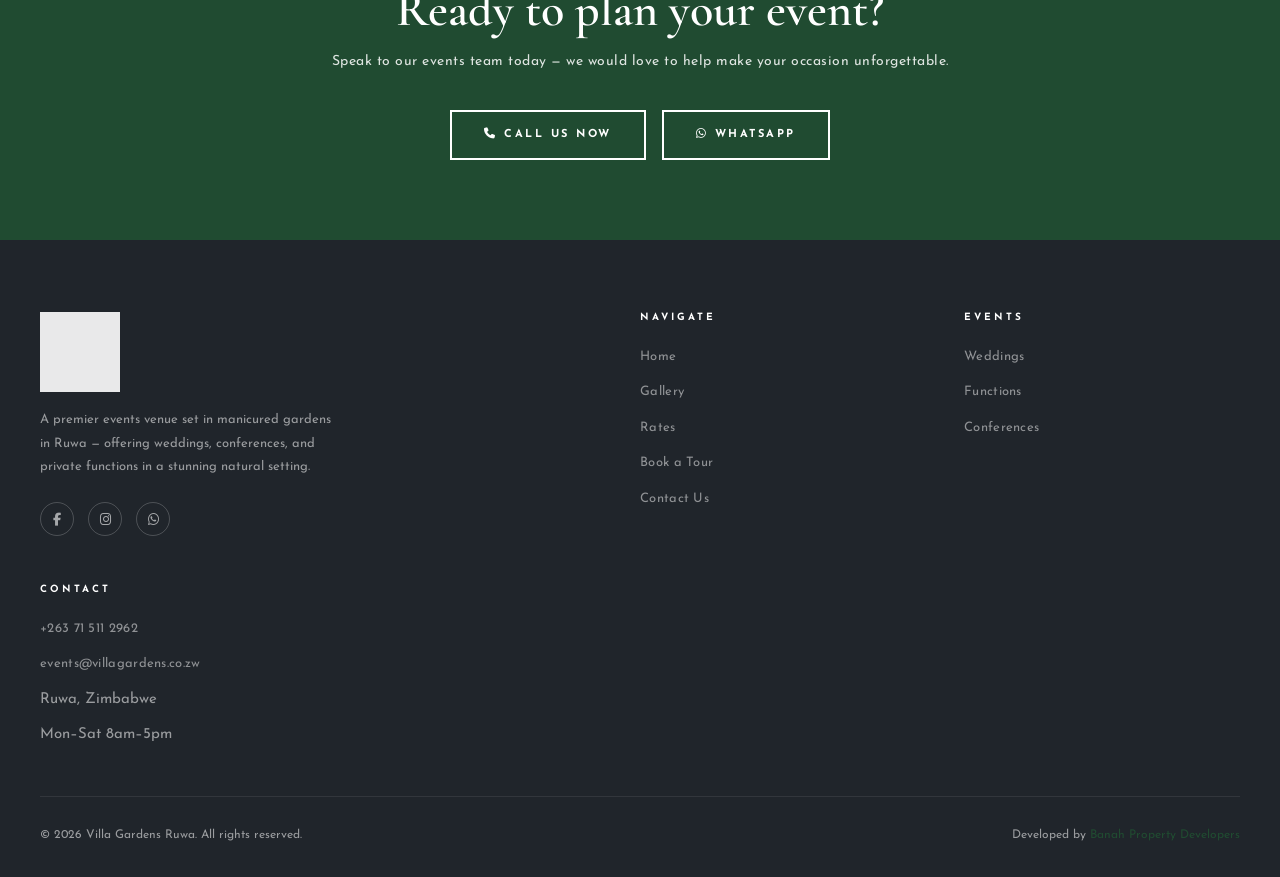
==== commit ec3b80f9: "Update Villa Gardens contact number to +263 71 511 2962 Developed by PyBaker" ====
--- a/index.html
+++ b/index.html
@@ -344,11 +344,11 @@
       </div>
       <div class="location-detail-item">
         <span class="icon"><i class="fas fa-phone"></i></span>
-        <span>+263&nbsp;779&nbsp;222&nbsp;111</span>
+        <span>+263&nbsp;71&nbsp;511&nbsp;2962</span>
       </div>
       <div class="location-detail-item">
         <span class="icon"><i class="fab fa-whatsapp"></i></span>
-        <span>+263&nbsp;785&nbsp;333&nbsp;222</span>
+        <span>+263&nbsp;71&nbsp;511&nbsp;2962</span>
       </div>
       <div class="location-detail-item">
         <span class="icon"><i class="fas fa-envelope"></i></span>
@@ -377,8 +377,8 @@
   <h2>Ready to plan your event?</h2>
   <p>Speak to our events team today — we would love to help make your occasion unforgettable.</p>
   <div class="cta-actions">
-    <a href="tel:+263779222111" class="btn btn-ghost"><i class="fas fa-phone"></i>&nbsp;Call&nbsp;Us&nbsp;Now</a>
-    <a href="https://wa.me/263785333222?text=Hi%2C%20I%27d%20like%20to%20enquire%20about%20Villa%20Gardens" class="btn btn-ghost" target="_blank" rel="noopener"><i class="fab fa-whatsapp"></i>&nbsp;WhatsApp</a>
+    <a href="tel:+263715112962" class="btn btn-ghost"><i class="fas fa-phone"></i>&nbsp;Call&nbsp;Us&nbsp;Now</a>
+    <a href="https://wa.me/263715112962?text=Hi%2C%20I%27d%20like%20to%20enquire%20about%20Villa%20Gardens" class="btn btn-ghost" target="_blank" rel="noopener"><i class="fab fa-whatsapp"></i>&nbsp;WhatsApp</a>
   </div>
 </section>
 
@@ -422,7 +422,7 @@
     <div class="footer-col">
       <h4>Contact</h4>
       <ul>
-        <li><a href="tel:+263779222111">+263&nbsp;779&nbsp;222&nbsp;111</a></li>
+        <li><a href="tel:+263715112962">+263&nbsp;71&nbsp;511&nbsp;2962</a></li>
         <li><a href="mailto:events@villagardens.co.zw">events@villagardens.co.zw</a></li>
         <li><span>Ruwa, Zimbabwe</span></li>
         <li><span>Mon–Sat 8am–5pm</span></li>
@@ -437,7 +437,7 @@
 </footer>
 
 <!-- Floating WhatsApp -->
-<a href="https://wa.me/263785333222?text=Hi%2C%20I%27d%20like%20to%20enquire%20about%20Villa%20Gardens"
+<a href="https://wa.me/263715112962?text=Hi%2C%20I%27d%20like%20to%20enquire%20about%20Villa%20Gardens"
    class="whatsapp-float" target="_blank" rel="noopener" aria-label="Chat on WhatsApp">
   <i class="fab fa-whatsapp"></i>
 </a>
@@ -473,7 +473,7 @@
     <input type="text" id="vgChatInput" class="vg-chat__input" placeholder="Type a message…" autocomplete="off">
     <button type="button" class="vg-chat__send" id="vgChatSend" aria-label="Send"><i class="fas fa-paper-plane"></i></button>
   </div>
-  <a href="https://wa.me/263785333222?text=Hi%2C%20I%27d%20like%20to%20enquire%20about%20Villa%20Gardens" target="_blank" rel="noopener" class="vg-chat__wa-btn">
+  <a href="https://wa.me/263715112962?text=Hi%2C%20I%27d%20like%20to%20enquire%20about%20Villa%20Gardens" target="_blank" rel="noopener" class="vg-chat__wa-btn">
     <i class="fab fa-whatsapp"></i> Send us a WhatsApp message
   </a>
 </div>
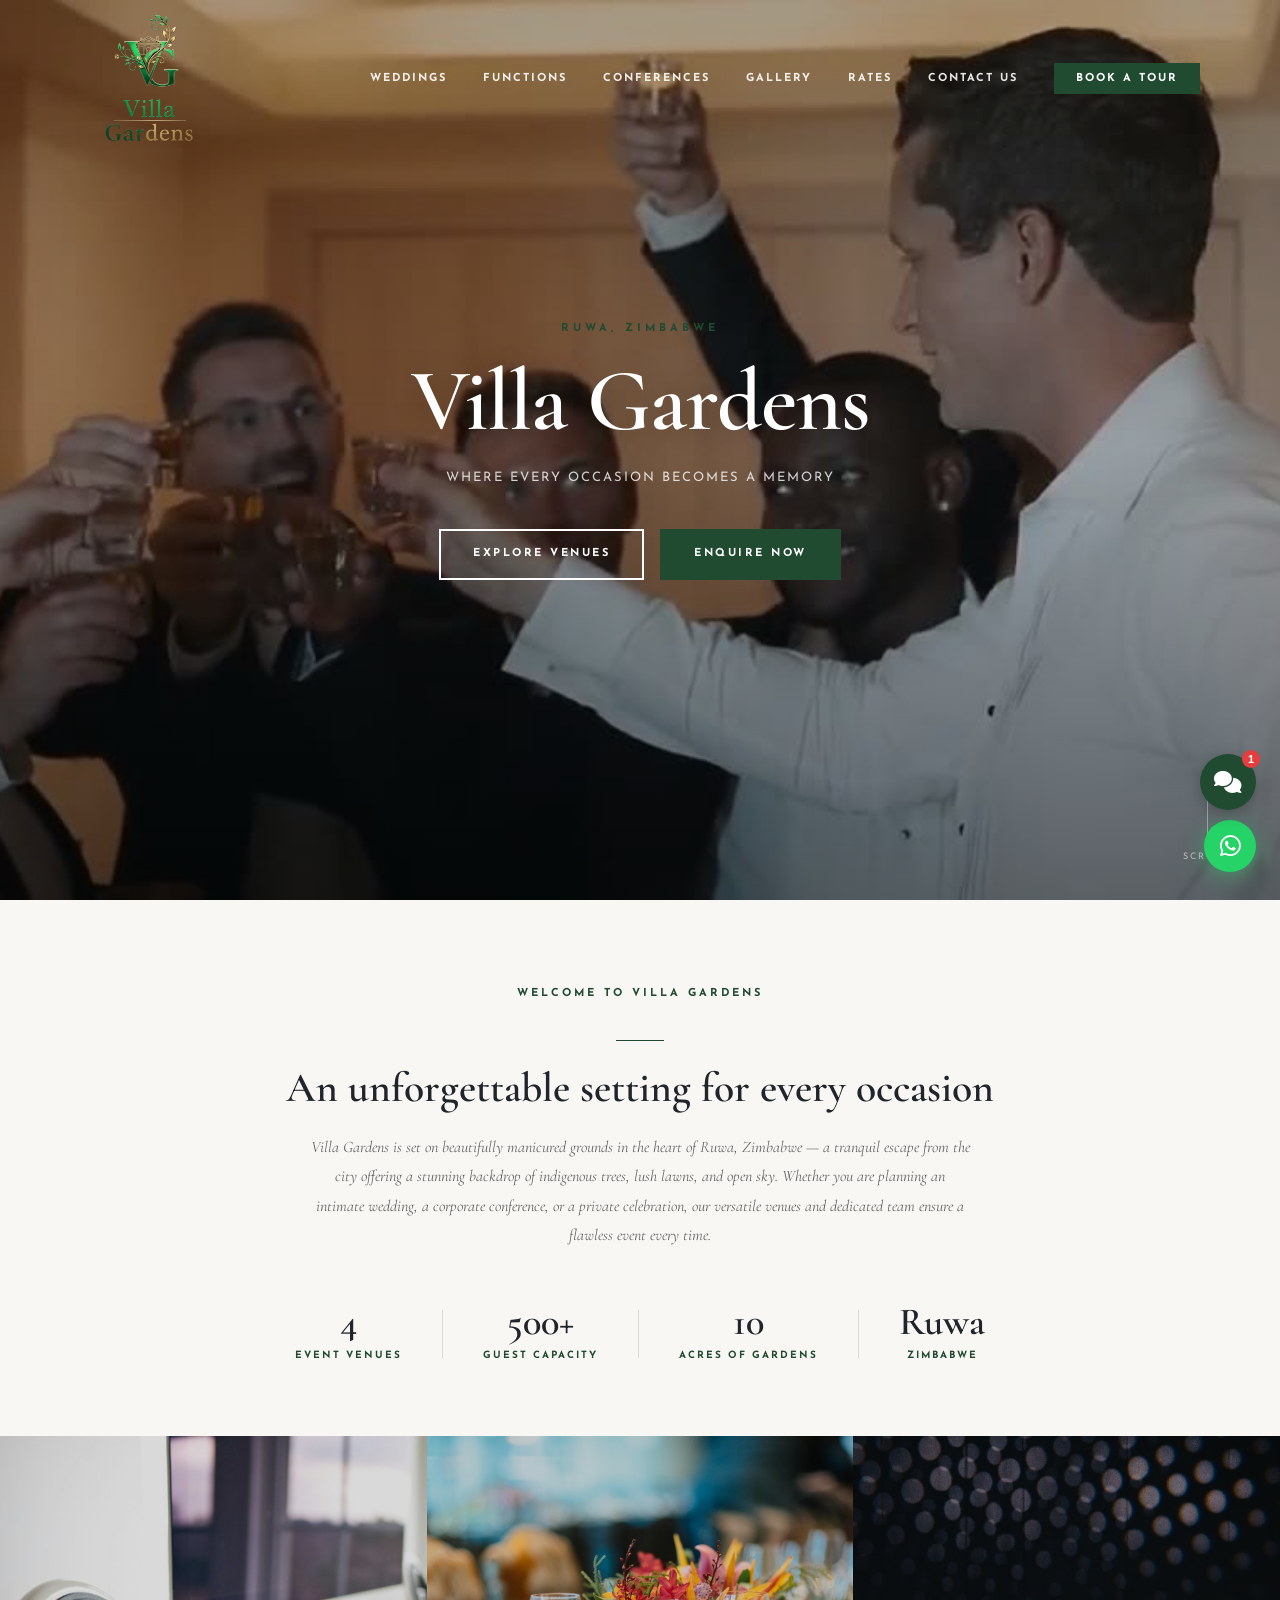
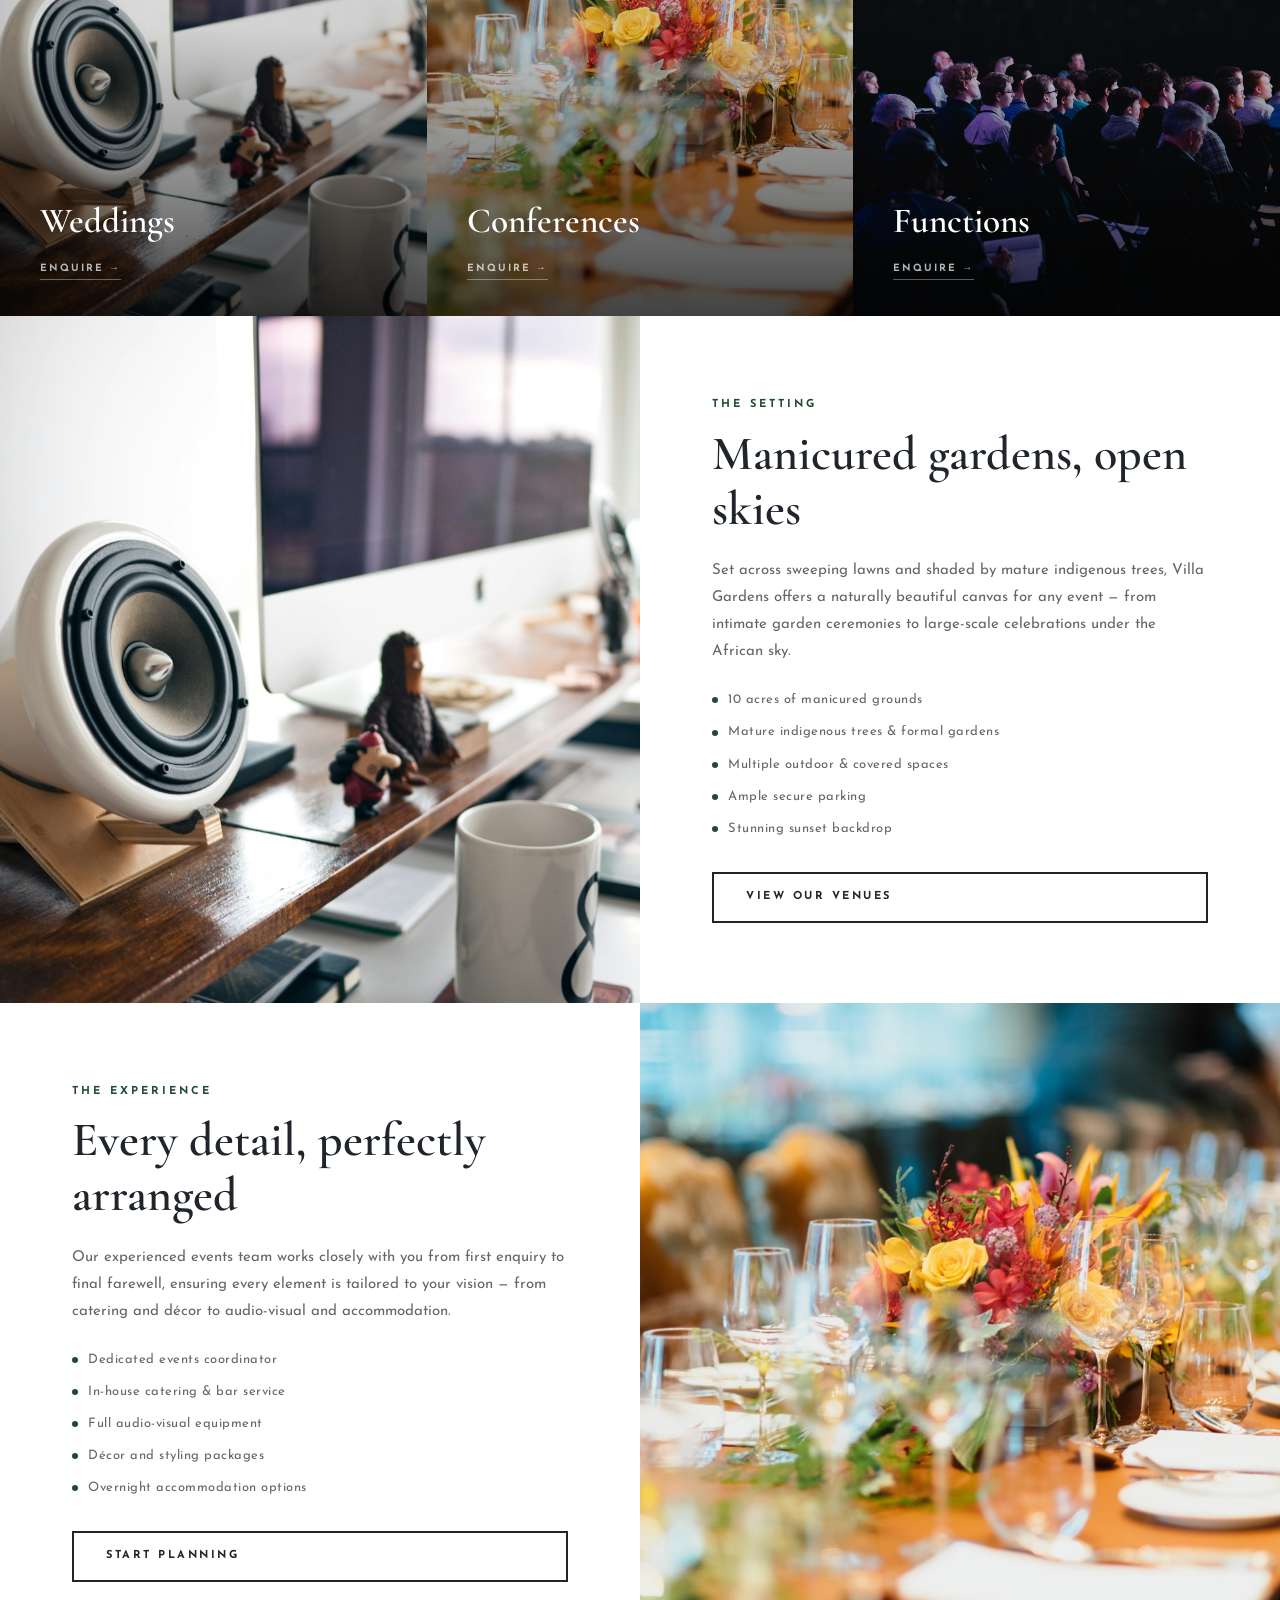
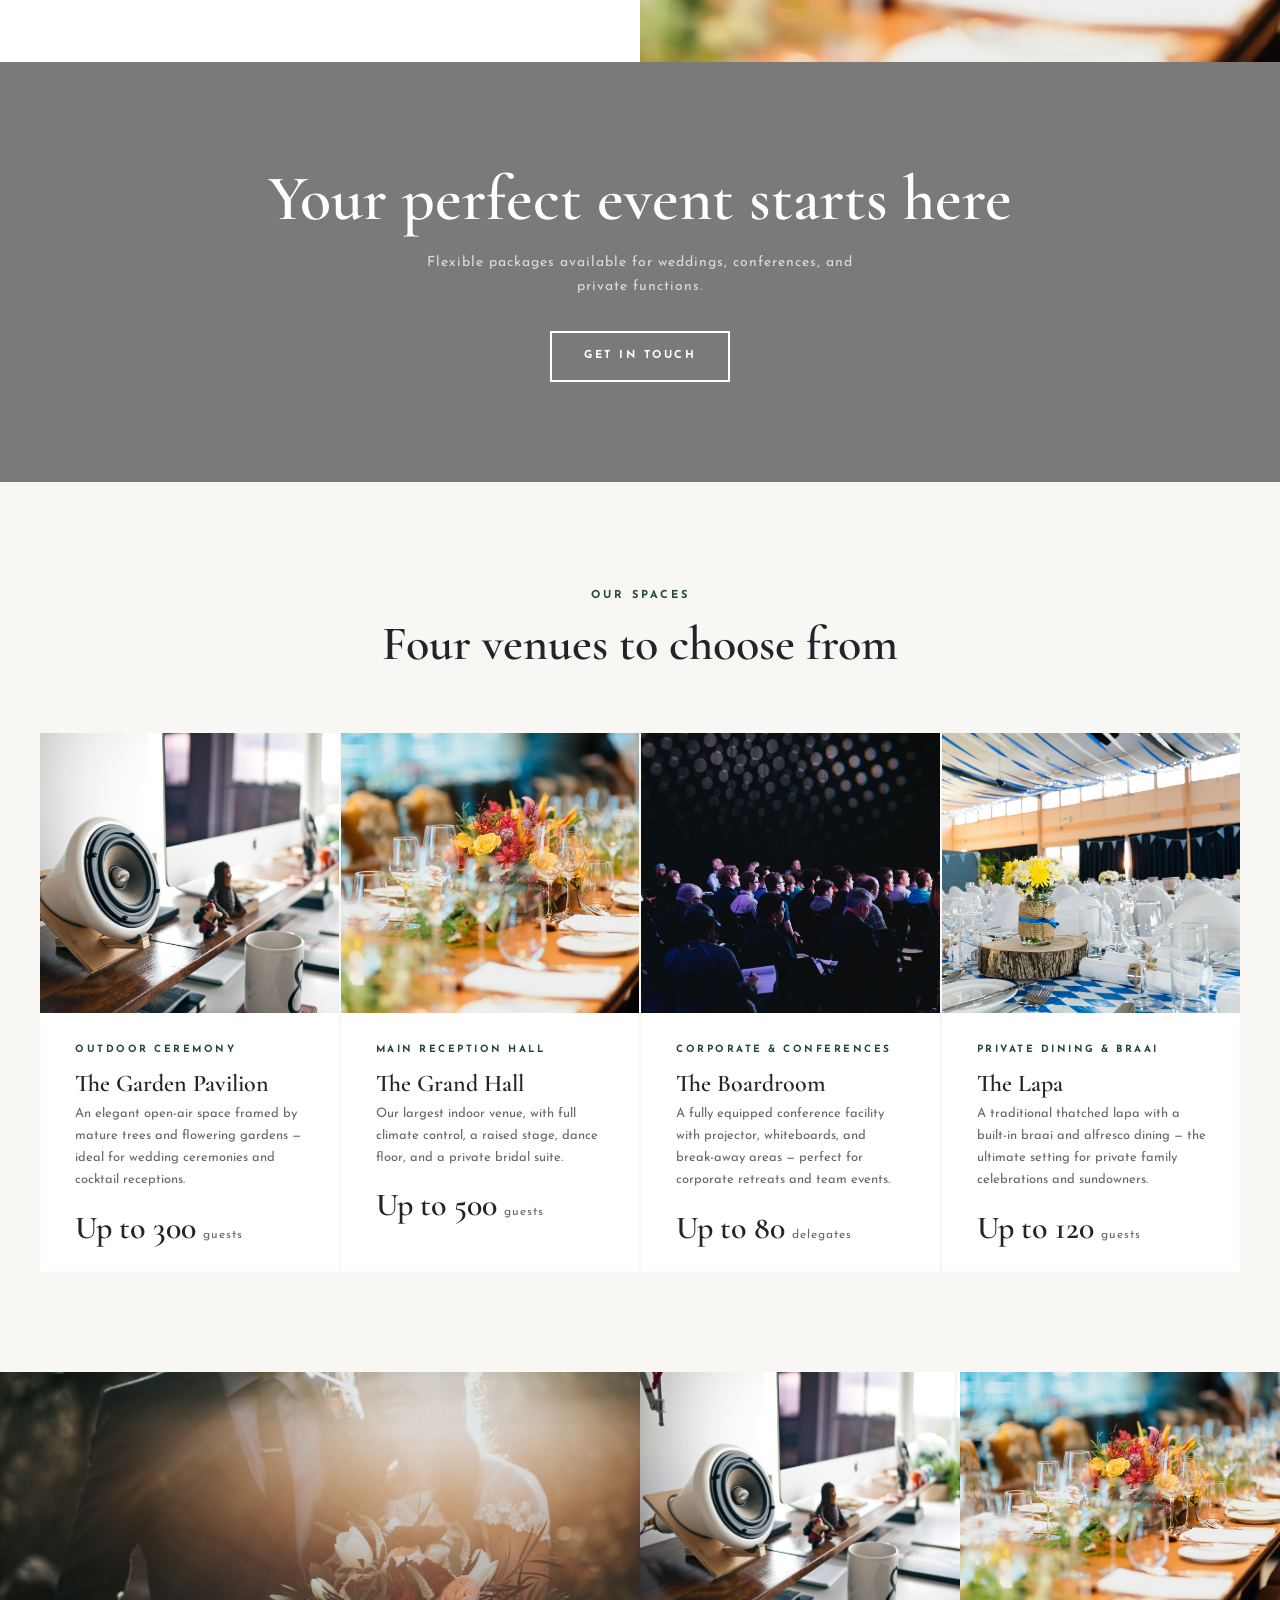
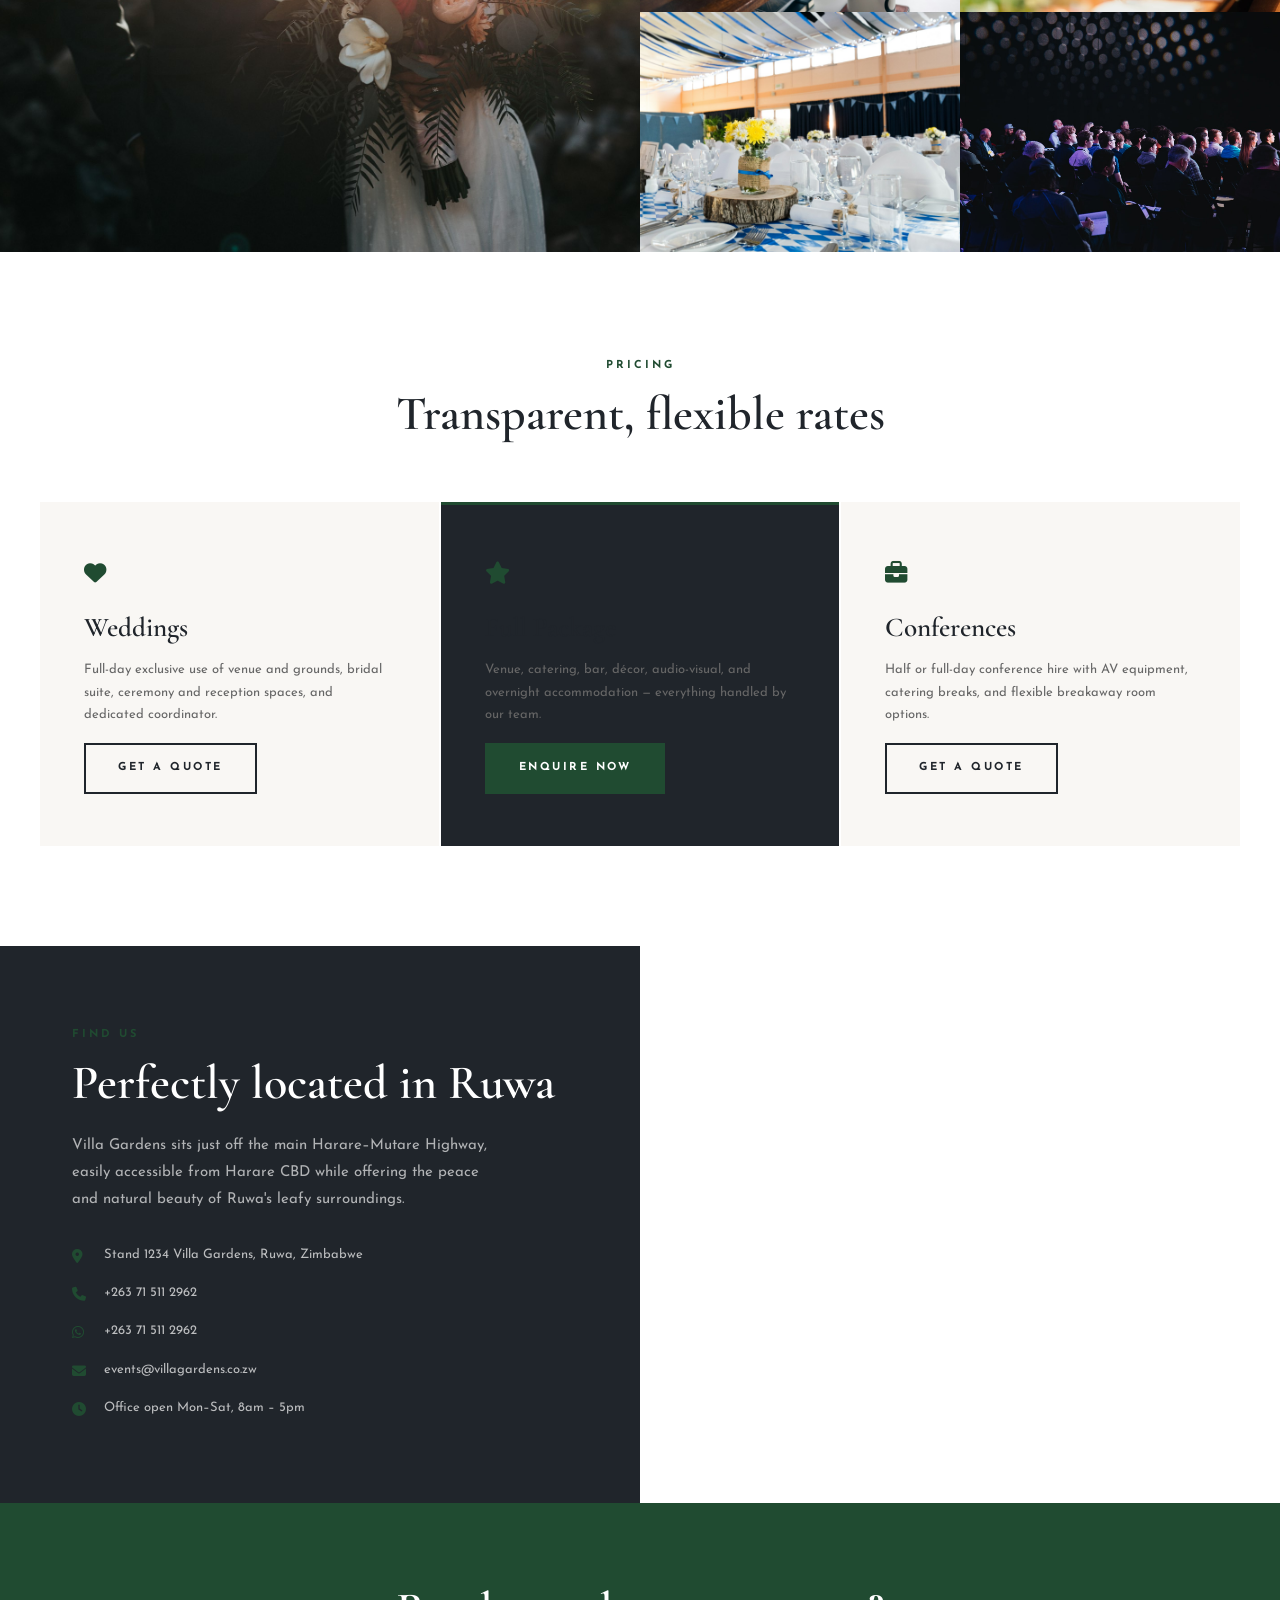
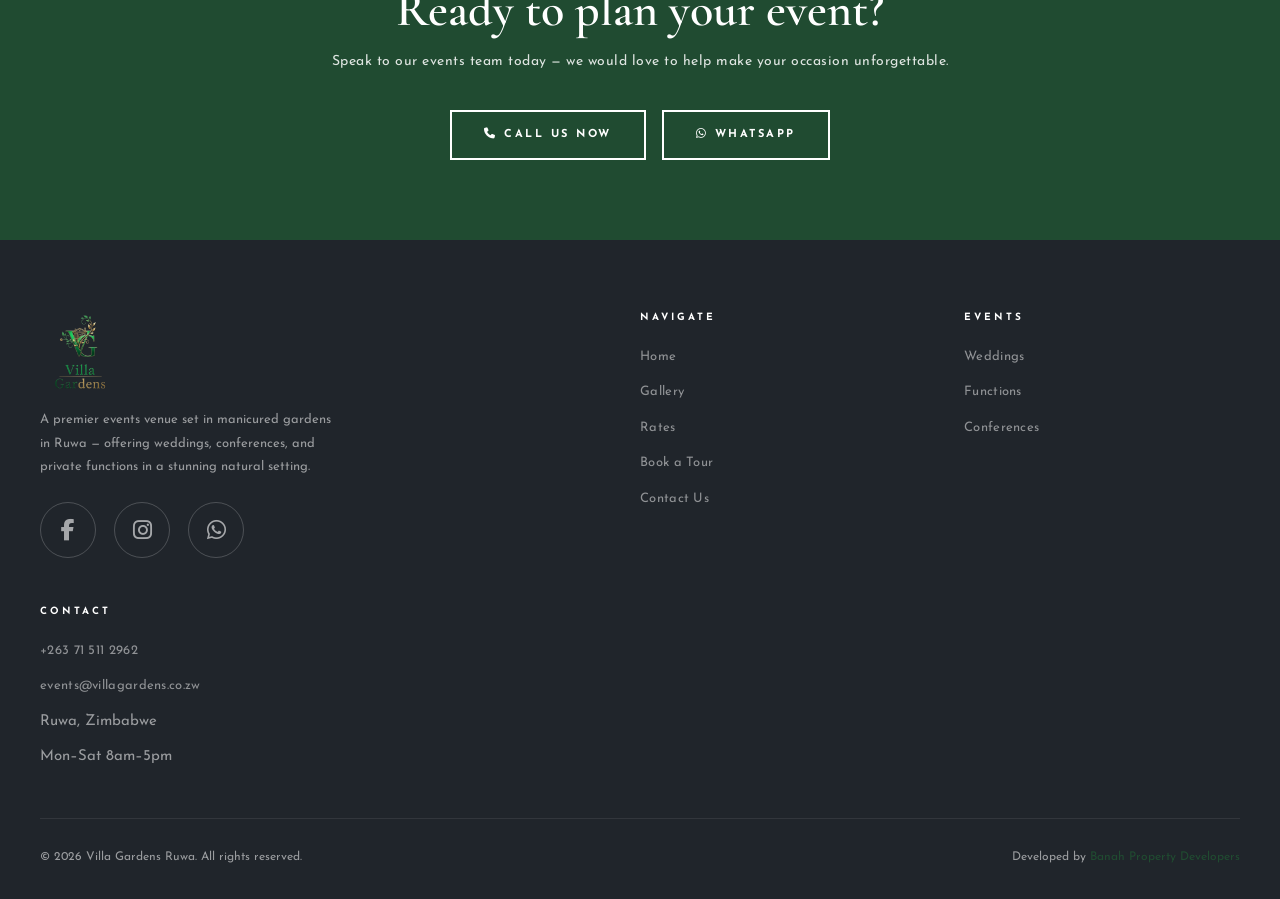
==== commit 5b627b74: "Use transparent v2 logo in footer for dark background Developed by PyBaker" ====
--- a/index.html
+++ b/index.html
@@ -389,13 +389,13 @@
   <div class="footer-inner">
     <div>
       <div class="footer-brand">
-        <img src="images/vg_logo.jpg" alt="Villa Gardens" class="footer-logo-img">
+        <img src="images/villa-transparent_v2.png" alt="Villa Gardens" class="footer-logo-img">
       </div>
       <p class="footer-about">A premier events venue set in manicured gardens in Ruwa — offering weddings, conferences, and private functions in a stunning natural setting.</p>
       <div class="footer-social">
-        <a href="#" aria-label="Facebook"><i class="fab fa-facebook-f"></i></a>
-        <a href="#" aria-label="Instagram"><i class="fab fa-instagram"></i></a>
-        <a href="#" aria-label="WhatsApp"><i class="fab fa-whatsapp"></i></a>
+        <a href="#" aria-label="Facebook" target="_blank" rel="noopener"><i class="fab fa-facebook-f"></i></a>
+        <a href="https://www.instagram.com/villa.gardens.ruwa" aria-label="Instagram" target="_blank" rel="noopener"><i class="fab fa-instagram"></i></a>
+        <a href="https://wa.me/263715112962?text=Hi%2C%20I%27d%20like%20to%20enquire%20about%20Villa%20Gardens" aria-label="WhatsApp" target="_blank" rel="noopener"><i class="fab fa-whatsapp"></i></a>
       </div>
     </div>
 
--- a/css/style.css
+++ b/css/style.css
@@ -1007,8 +1007,7 @@
   height: 80px;
   width: auto;
   display: block;
-  filter: brightness(0) invert(1);
-  opacity: 0.9;
+  opacity: 0.92;
 }
 
 .footer-about {
@@ -1020,15 +1019,15 @@
 
 .footer-social {
   display: flex;
-  gap: 14px;
+  gap: 18px;
 }
 
 .footer-social a {
-  width: 34px; height: 34px;
+  width: 56px; height: 56px;
   border-radius: 50%;
   border: 1px solid rgba(255,255,255,0.2);
   display: flex; align-items: center; justify-content: center;
-  font-size: 13px;
+  font-size: 22px;
   color: rgba(255,255,255,0.6);
   transition: border-color 0.2s, color 0.2s, background 0.2s;
 }
